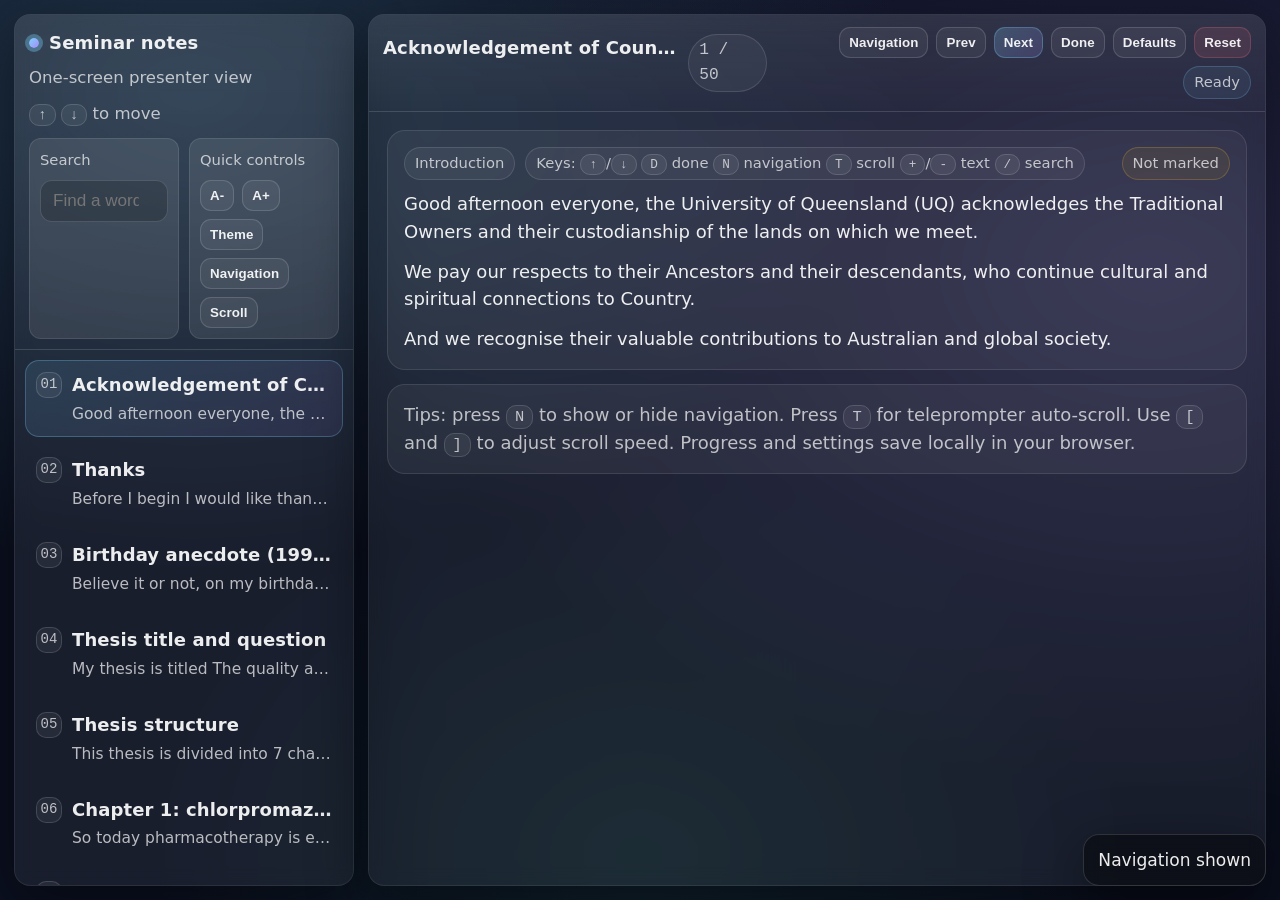
==== index.html @ 8a9b05ed "Rename Thesis Review.html to index.html" ====
<!doctype html>
<html lang="en-GB">
<head>
  <meta charset="utf-8" />
  <meta name="viewport" content="width=device-width,initial-scale=1" />
  <title>Seminar Presenter Notes</title>
  <style>
    :root{
      --bg: #0b1020;
      --panel: rgba(255,255,255,.06);
      --panel-2: rgba(255,255,255,.09);
      --text: rgba(255,255,255,.92);
      --muted: rgba(255,255,255,.70);
      --faint: rgba(255,255,255,.55);
      --accent: #7dd3fc;
      --accent-2: #a78bfa;
      --danger: #fb7185;
      --ok: #34d399;
      --ring: rgba(125,211,252,.35);
      --shadow: 0 18px 60px rgba(0,0,0,.45);
      --radius: 16px;
      --font: ui-sans-serif, system-ui, -apple-system, "Segoe UI", Roboto, Helvetica, Arial, "Apple Color Emoji","Segoe UI Emoji";
      --mono: ui-monospace, SFMono-Regular, Menlo, Monaco, Consolas, "Liberation Mono", "Courier New", monospace;
      --base: 18px; /* JS adjusts */
      --line: 1.55;
    }
    [data-theme="light"]{
      --bg: #f6f7fb;
      --panel: rgba(0,0,0,.04);
      --panel-2: rgba(0,0,0,.06);
      --text: rgba(0,0,0,.88);
      --muted: rgba(0,0,0,.66);
      --faint: rgba(0,0,0,.50);
      --ring: rgba(14,165,233,.25);
      --shadow: 0 18px 60px rgba(0,0,0,.14);
    }

    *{ box-sizing: border-box; }
    html, body{ height:100%; }
    body{
      margin:0;
      background:
        radial-gradient(1200px 800px at 15% 10%, rgba(125,211,252,.18), transparent 60%),
        radial-gradient(1200px 800px at 90% 30%, rgba(167,139,250,.16), transparent 65%),
        radial-gradient(900px 700px at 50% 95%, rgba(52,211,153,.08), transparent 55%),
        var(--bg);
      color: var(--text);
      font-family: var(--font);
      font-size: var(--base);
      line-height: var(--line);
      overflow:hidden;
    }

    .app{
      height: 100%;
      display: grid;
      grid-template-columns: 340px 1fr;
      gap: 14px;
      padding: 14px;
    }

    .sidebar, .main{
      background: var(--panel);
      border: 1px solid rgba(255,255,255,.08);
      border-radius: var(--radius);
      box-shadow: var(--shadow);
      overflow: hidden;
      backdrop-filter: blur(10px);
    }

    .sidebar{
      display:flex;
      flex-direction: column;
      min-width: 280px;
    }

    .sideTop{
      padding: 14px 14px 10px 14px;
      border-bottom: 1px solid rgba(255,255,255,.09);
      background: linear-gradient(to bottom, rgba(255,255,255,.06), transparent);
    }

    .brand{
      display:flex; align-items:center; gap:10px;
      font-weight: 700;
      letter-spacing: .2px;
    }

    .dot{
      width: 10px; height: 10px; border-radius: 50%;
      background: linear-gradient(135deg, var(--accent), var(--accent-2));
      box-shadow: 0 0 0 4px var(--ring);
      flex: 0 0 auto;
    }

    .sub{
      margin-top: 8px;
      color: var(--muted);
      font-size: .92em;
      display:flex;
      justify-content: space-between;
      gap: 10px;
      flex-wrap: wrap;
    }

    .controls{
      margin-top: 12px;
      display:grid;
      grid-template-columns: 1fr 1fr;
      gap: 10px;
    }

    .control{
      background: var(--panel-2);
      border: 1px solid rgba(255,255,255,.10);
      border-radius: 12px;
      padding: 10px;
      display:flex;
      flex-direction: column;
      gap: 8px;
      min-height: 74px;
    }

    .control label{
      color: var(--muted);
      font-size: .82em;
    }

    .row{ display:flex; gap:8px; align-items:center; flex-wrap: wrap; }

    input[type="search"]{
      width: 100%;
      border-radius: 12px;
      border: 1px solid rgba(255,255,255,.14);
      background: rgba(0,0,0,.18);
      color: var(--text);
      padding: 10px 12px;
      outline: none;
      font-size: .95em;
    }
    [data-theme="light"] input[type="search"]{ background: rgba(255,255,255,.8); }

    .btn{
      border: 1px solid rgba(255,255,255,.14);
      background: rgba(255,255,255,.06);
      color: var(--text);
      padding: 9px 10px;
      border-radius: 12px;
      cursor: pointer;
      user-select: none;
      font-weight: 650;
      letter-spacing: .1px;
      transition: transform .06s ease, background .2s ease, border-color .2s ease;
    }
    .btn:active{ transform: translateY(1px); }
    .btn:hover{ background: rgba(255,255,255,.09); border-color: rgba(255,255,255,.18); }
    .btn.small{ padding: 7px 9px; border-radius: 11px; font-weight: 600; }
    .btn.primary{
      background: linear-gradient(135deg, rgba(125,211,252,.22), rgba(167,139,250,.18));
      border-color: rgba(125,211,252,.28);
    }
    .btn.danger{
      background: rgba(251,113,133,.12);
      border-color: rgba(251,113,133,.22);
    }

    .list{
      padding: 10px;
      overflow: auto;
    }

    .item{
      padding: 10px 10px;
      border-radius: 14px;
      border: 1px solid transparent;
      cursor: pointer;
      display:flex;
      gap:10px;
      align-items: flex-start;
      transition: background .15s ease, border-color .15s ease;
      margin-bottom: 8px;
    }
    .item:hover{ background: rgba(255,255,255,.06); }
    .item.active{
      background: linear-gradient(135deg, rgba(125,211,252,.12), rgba(167,139,250,.10));
      border-color: rgba(125,211,252,.28);
    }

    .badge{
      width: 26px;
      height: 26px;
      border-radius: 10px;
      display:flex;
      align-items:center;
      justify-content:center;
      font-family: var(--mono);
      font-size: .78em;
      color: var(--muted);
      border: 1px solid rgba(255,255,255,.14);
      background: rgba(255,255,255,.06);
      flex: 0 0 auto;
      margin-top: 1px;
    }
    .meta{ min-width: 0; }
    .title{
      font-weight: 750;
      letter-spacing: .1px;
      white-space: nowrap;
      overflow: hidden;
      text-overflow: ellipsis;
    }
    .hint{
      color: var(--muted);
      font-size: .86em;
      margin-top: 3px;
      white-space: nowrap;
      overflow: hidden;
      text-overflow: ellipsis;
    }

    .main{
      display:flex;
      flex-direction: column;
      min-width: 0;
    }

    .topbar{
      padding: 12px 14px;
      border-bottom: 1px solid rgba(255,255,255,.09);
      display:flex;
      align-items:center;
      justify-content: space-between;
      gap: 10px;
      background: linear-gradient(to bottom, rgba(255,255,255,.06), transparent);
    }

    .topbarLeft{
      display:flex;
      align-items: baseline;
      gap: 10px;
      min-width: 0;
    }

    .slideTitle{
      font-weight: 800;
      letter-spacing: .15px;
      white-space: nowrap;
      overflow: hidden;
      text-overflow: ellipsis;
      max-width: 52vw;
    }

    .counter{
      color: var(--muted);
      font-size: .9em;
      padding: 3px 10px;
      border-radius: 999px;
      border: 1px solid rgba(255,255,255,.12);
      background: rgba(255,255,255,.05);
      font-family: var(--mono);
    }

    .topbarRight{
      display:flex;
      align-items:center;
      gap: 8px;
      flex-wrap: wrap;
      justify-content: flex-end;
    }

    .content{
      overflow: auto;
      padding: 18px 18px 26px 18px;
    }

    .card{
      background: rgba(255,255,255,.05);
      border: 1px solid rgba(255,255,255,.10);
      border-radius: 18px;
      padding: 16px 16px;
      margin-bottom: 14px;
    }

    .kicker{
      display:flex;
      align-items:center;
      justify-content: space-between;
      gap: 10px;
      margin-bottom: 10px;
    }
    .kicker .left{
      display:flex;
      gap: 10px;
      align-items:center;
      flex-wrap: wrap;
    }

    .pill{
      font-size: .82em;
      color: var(--muted);
      border: 1px solid rgba(255,255,255,.12);
      background: rgba(255,255,255,.05);
      padding: 4px 10px;
      border-radius: 999px;
    }

    .pill.ok{ border-color: rgba(52,211,153,.22); background: rgba(52,211,153,.08); }
    .pill.warn{ border-color: rgba(251,191,36,.22); background: rgba(251,191,36,.08); }
    .pill.note{ border-color: rgba(125,211,252,.22); background: rgba(125,211,252,.08); }

    .text p{ margin: 0 0 12px 0; }
    .text p:last-child{ margin-bottom: 0; }
    .text ul{ margin: 10px 0 0 1.15em; padding: 0; }
    .text li{ margin: 6px 0; }
    .muted{ color: var(--muted); }

    .kbd{
      font-family: var(--mono);
      font-size: .86em;
      padding: 2px 8px;
      border-radius: 10px;
      border: 1px solid rgba(255,255,255,.14);
      background: rgba(255,255,255,.06);
      color: var(--muted);
      white-space: nowrap;
    }

    .toast{
      position: fixed;
      right: 14px;
      bottom: 14px;
      max-width: 520px;
      background: rgba(0,0,0,.45);
      border: 1px solid rgba(255,255,255,.14);
      border-radius: 16px;
      padding: 12px 14px;
      box-shadow: var(--shadow);
      color: var(--text);
      opacity: 0;
      transform: translateY(8px);
      pointer-events: none;
      transition: opacity .2s ease, transform .2s ease;
      backdrop-filter: blur(8px);
      font-size: .95em;
    }
    [data-theme="light"] .toast{ background: rgba(255,255,255,.72); }
    .toast.show{ opacity: 1; transform: translateY(0); }

    /* Navigation hidden (single pane) */
    body.navHidden .app{ grid-template-columns: 1fr; }
    body.navHidden .sidebar{ display:none; }

    /* Teleprompter mode: calmer UI */
    body.teleprompter .topbar{ position: sticky; top:0; z-index: 5; }
    body.teleprompter .content{ padding-top: 12px; }
    body.teleprompter .card{ background: rgba(255,255,255,.04); }
    body.teleprompter .slideTitle{ max-width: 70vw; }

    @media (max-width: 980px){
      .app{ grid-template-columns: 1fr; }
      .sidebar{ display:none; }
      body:not(.navHidden) .topbarRight .navHint{ display: inline-flex; }
      .topbar .slideTitle{ max-width: 64vw; }
    }
  </style>
</head>

<body>
  <div class="app" id="app">
    <aside class="sidebar" aria-label="Slide navigator">
      <div class="sideTop">
        <div class="brand"><span class="dot"></span>Seminar notes</div>
        <div class="sub">
          <span id="subInfo" class="muted">One-screen presenter view</span>
          <span class="muted"><span class="kbd">↑</span> <span class="kbd">↓</span> to move</span>
        </div>

        <div class="controls">
          <div class="control">
            <label for="search">Search</label>
            <input id="search" type="search" placeholder="Find a word or slide title…" />
          </div>
          <div class="control">
            <label>Quick controls</label>
            <div class="row">
              <button class="btn small" id="fontDown" title="Smaller text">A-</button>
              <button class="btn small" id="fontUp" title="Larger text">A+</button>
              <button class="btn small" id="themeToggle" title="Toggle theme">Theme</button>
            </div>
            <div class="row">
              <button class="btn small" id="navToggleSide" title="Show or hide navigation">Navigation</button>
              <button class="btn small" id="autoScrollToggle" title="Toggle teleprompter auto-scroll">Scroll</button>
            </div>
          </div>
        </div>
      </div>

      <div class="list" id="list" role="listbox" aria-label="Slides list"></div>
    </aside>

    <main class="main">
      <div class="topbar">
        <div class="topbarLeft">
          <div class="slideTitle" id="slideTitle">Slide</div>
          <div class="counter" id="counter">1 / 1</div>
        </div>

        <div class="topbarRight">
          <button class="btn small navHint" id="navToggleTop" title="Show or hide navigation (N)">Navigation</button>
          <button class="btn small" id="prevBtn" title="Previous slide (↑)">Prev</button>
          <button class="btn small primary" id="nextBtn" title="Next slide (↓)">Next</button>
          <button class="btn small" id="markBtn" title="Mark slide as done (D)">Done</button>
          <button class="btn small" id="defaultsBtn" title="Restore default view settings (keeps progress)">Defaults</button>
          <button class="btn small danger" id="resetBtn" title="Reset progress (local only)">Reset</button>
          <span class="pill note" id="statusPill">Ready</span>
        </div>
      </div>

      <div class="content" id="content" tabindex="0" aria-label="Slide notes"></div>
    </main>
  </div>

  <div class="toast" id="toast"></div>

  <script>
    /* =========================
       Data: updated seminar script
       ========================= */
    const slides = [
      {
        title: "Acknowledgement of Country",
        tags: ["Introduction"],
        notes: [
          "Good afternoon everyone, the University of Queensland (UQ) acknowledges the Traditional Owners and their custodianship of the lands on which we meet.",
          "We pay our respects to their Ancestors and their descendants, who continue cultural and spiritual connections to Country.",
          "And we recognise their valuable contributions to Australian and global society."
        ]
      },
      {
        title: "Thanks",
        tags: ["Introduction"],
        notes: [
          "Before I begin I would like thank you to my supervisory team, Dan, Michael, Nicola, and Steve, the review panel Hannah, Shuichi and Gerard, and any guests for attending my thesis review seminar today."
        ]
      },
      {
        title: "Birthday anecdote (1992)",
        tags: ["Introduction"],
        notes: [
          "Believe it or not, on my birthday in 1992, clozapine was approved for use in Australia, and so it was written in the stars that my thesis would be about clozapine.",
          "On that fateful day, a prophecy was made: neither can truly live while the other survives.",
          "Today I am here to proudly present to you that I have survived my PhD journey, and they now call me the boy who lived."
        ]
      },
      {
        title: "Thesis title and question",
        tags: ["Overview"],
        notes: [
          "My thesis is titled The quality and safe use of clozapine.",
          "This thesis was conducted with the school of medicine, but I am a clinical pharmacist, and so from that perspective the thesis aims to answer the question of how we can deliver clozapine’s unique benefits for treatment-resistant schizophrenia while reducing preventable harm from adverse drug reactions."
        ]
      },
      {
        title: "Thesis structure",
        tags: ["Overview"],
        notes: [
          "This thesis is divided into 7 chapters that I will present to you today.",
          "Chapter 1 is a literature review on the pharmacotherapeutic treatments of schizophrenia."
        ],
        bullets: [
          "Chapter 1: Schizophrenia pharmacotherapy overview",
          "Chapter 2: Mapping clozapine adverse drug reactions (ADRs)",
          "Chapters 3 and 4: Focused systematic reviews (urinary symptoms, hypotension)",
          "Chapter 5: QT assessment and measurement artefact",
          "Chapter 6: Real-world outpatient burden and modifiable drivers",
          "Chapter 7: Integrative discussion, service model, future directions"
        ]
      },
      {
        title: "Chapter 1: chlorpromazine and EPS",
        tags: ["Chapter 1"],
        notes: [
          "So today pharmacotherapy is essential in the management in schizophrenia.",
          "The first antipsychotic, chlorpromazine, was discovered in the 1950s and was instrumental in the de-institutionalisation of many patients with severe mental illness.",
          "It was the first medicine of its kind in reducing psychotic symptoms, and its efficacy was eventually linked to blocking dopamine receptors.",
          "However, due to this dopaminergic blockade, chlorpromazine and other first generation antipsychotics are associated with extrapyramidal movement disorders (EPSE).",
          "So although it was effective, once we hit the 1970s a strong preference for drugs that did not cause EPS developed, and this began with the discovery of a drug called clozapine."
        ]
      },
      {
        title: "Clozapine and the second generation",
        tags: ["Chapter 1"],
        notes: [
          "Clozapine was discovered while searching for antidepressant compounds and was initially thought to be a failure because rather than make mice happy or dystonic, it just made them very sleepy instead.",
          "The reason for this is that clozapine was found to have very limited affinity for D2 receptors.",
          "It was effective though, and so clozapine inspired a second generation of antipsychotics which are widely used today, and have a wider therapeutic window, whereby they can reduce psychotic symptoms at doses that do not cause EPS.",
          "However, as time went on, it became apparent that these second generation antipsychotics also carry many troublesome adverse events."
        ]
      },
      {
        title: "Balancing risk, response, and adherence",
        tags: ["Chapter 1"],
        notes: [
          "Due to wide variation in receptor affinities, each antipsychotic has a unique therapeutic action and a unique adverse event profile.",
          "So the choice of antipsychotic is based upon the person’s response to therapy and risk of adverse events.",
          "Most antipsychotics, first or second generation, are reasonably effective, and the most important factor that drives successful treatment is adherence.",
          "So the most effective antipsychotic is generally one that the patient continues to take.",
          "Good pharmacotherapy is a balance of risk and response: if we are able to better manage harms, patients can stay on uninterrupted effective therapy and have better outcomes."
        ]
      },
      {
        title: "Treatment resistance",
        tags: ["Context"],
        notes: [
          "However, despite these effective medicines, around one third of people with schizophrenia do not respond to antipsychotics, and have treatment-resistance.",
          "Patients with treatment resistance have up to 11-fold higher total health resource and hospitalisation costs, a markedly reduced quality of life, and an increased risk of mortality and suicidality."
        ]
      },
      {
        title: "Why clozapine matters (and underuse)",
        tags: ["Context"],
        notes: [
          "And this is where clozapine becomes an essential therapy.",
          "Almost 70 years since the discovery of its unusual action, clozapine remains the only antipsychotic with established superiority for treatment-resistant schizophrenia and should be offered once treatment resistance is diagnosed.",
          "It is also the only antipsychotic which has shown a reduction in suicidality and mortality in long-term observational data.",
          "However, clozapine’s real-world impact is constrained by underuse.",
          "Unfortunately only around one third of patients who meet criteria for treatment-resistant schizophrenia receive clozapine, and for many initiating clozapine is delayed."
        ]
      },
      {
        title: "ADRs: the core barrier (intro)",
        tags: ["Context"],
        notes: [
          "A core reason for this is the complexity of clozapine’s adverse drug reaction profile.",
          "Because of clozapine’s remarkably diverse affinity for different receptors in the body and the brain, we don’t really know which mechanisms produce its benefits, and the price we pay is a long list of unwanted side effects."
        ]
      },
      {
        title: "ADRs: burden and discontinuation",
        tags: ["Context"],
        notes: [
          "Clozapine is linked to rare but serious complications such as haematological and inflammatory events, alongside frequent and burdensome reactions such as metabolic syndrome, gastrointestinal hypomotility and constipation, tachycardia, sedation, sialorrhoea, urinary incontinence, and orthostatic hypotension and dizziness, and many other uncommon but potentially significant adverse events.",
          "Many of these reactions are manageable, but only if they are proactively identified and systematically addressed.",
          "Discontinuation rates of clozapine remain high, around one third of patients discontinue within the first few years, and adverse drug reactions are consistently the most common reason for discontinuation."
        ]
      },
      {
        title: "Clinical context and next step",
        tags: ["Overview"],
        notes: [
          "This overview of Chapter 1 is the clinical context for this thesis: we have a uniquely effective medicine for a high-need group that is underused, and its use is limited not primarily by efficacy, but by safety concerns, monitoring burdens, and uncertainty about how best to prevent and manage adverse effects in routine care.",
          "So the next step was to systematically map all of the existing evidence for clozapine’s adverse drug reactions and identify important gaps."
        ]
      },
      {
        title: "Chapter 2: monster review (publication)",
        tags: ["Chapter 2"],
        notes: [
          "To achieve this aim, in Chapter 2 I undertook a monster review of clozapine’s adverse events.",
          "This review was published in Expert Opinion on Drug Safety."
        ]
      },
      {
        title: "Chapter 2: approach",
        tags: ["Chapter 2"],
        notes: [
          "Chapter 2 is a narrative review of systematic reviews and meta-analyses, designed to bring a scattered and sometimes inconsistent safety literature into one practical summary and framework for clinicians.",
          "We conducted a systematic search across major databases for secondary literature on clozapine’s ADRs, and in the absence of secondary literature for some adverse events, we also looked at primary literature."
        ]
      },
      {
        title: "Chapter 2: what we summarised",
        tags: ["Chapter 2"],
        notes: [
          "Collectively, this review covered 30 distinct clozapine adverse drug reactions.",
          "We presented evidence for prevalence, typical onset, any relationship with plasma concentration, management options in the literature (pharmacological and non-pharmacological), and key management notes.",
          "We also graded the quality of evidence and the certainty of recommendations for pharmacological options using the GRADE criteria.",
          "So here on the slides is the summarised framework which I will flick through quickly as I talk."
        ]
      },
      {
        title: "Chapter 2: three key messages",
        tags: ["Chapter 2"],
        notes: [
          "There were three key messages arising from this large review.",
          "First, the evidence base for clozapine’s ADRs is uneven. Incidence and prevalence literature are generally described better than management strategies. Most studies were low certainty and relied heavily on case reports and small case series. This shows that many monitoring and management recommendations are still consensus-led rather than evidence-based.",
          "Second, there are some domains where evidence is stronger, and there are pragmatic strategies in place. The chapter synthesises approaches such as structured haematological surveillance for neutropenia, troponin and CRP monitoring for myocarditis, metformin and GLP-1 receptor agonists for clozapine-related metabolic harm, and proactive bowel regimens such as the Porirua protocol.",
          "Third, and importantly, the chapter identifies the gaps that shape the rest of the thesis. Several common, functionally impairing problems, including urinary incontinence, orthostatic hypotension and dizziness, persistent tachycardia, and the associated complexity of QT assessment, remain informed by low quality literature and are under-described and under-measured.",
          "Finally, the review identified highly variable and heterogeneous estimates of prevalence between different studies and study designs, primarily due to methodological differences in how we ascertain and measure ADRs. We found that the burden of ADRs in real-world practice is often undermeasured without standardised tools."
        ],
        bullets: [
          "Uneven evidence: management strategies often low certainty",
          "Some strong areas: practical monitoring and management strategies exist",
          "Major gaps: common, impairing ADRs under-described and under-measured",
          "Measurement matters: heterogeneous methods drive prevalence variability"
        ]
      },
      {
        title: "Bridge to the remaining chapters",
        tags: ["Overview"],
        notes: [
          "So this review bridges Chapter 1 and the later empirical chapters, by clarifying what is known, what is uncertain, and where better research is needed to support safe clozapine use.",
          "This informs the subsequent aims of the thesis and the remaining chapters."
        ]
      },
      {
        title: "Chapters 3 and 4: targeted evidence gaps",
        tags: ["Chapters 3-4"],
        notes: [
          "The first are Chapters 3 and 4, which I will discuss together.",
          "These chapters take the evidence gaps identified in Chapter 2 for urinary incontinence and hypotension and tackle them directly with two focused systematic reviews.",
          "These domains were chosen because they are common, under-recognised in routine care, and highly likely to drive patient dissatisfaction, non-adherence, dose reductions, or discontinuation."
        ]
      },
      {
        title: "Chapters 3 and 4: publications",
        tags: ["Chapters 3-4"],
        notes: [
          "The review on nocturnal enuresis and urinary incontinence was published in CNS Spectrums.",
          "The review on hypotension was published in Therapeutic Advances in Psychopharmacology."
        ]
      },
      {
        title: "Chapter 3: evidence base",
        tags: ["Chapter 3"],
        notes: [
          "Chapter 3 focuses on clozapine-associated nocturnal enuresis and urinary incontinence.",
          "We included 22 publications in this systematic review, all were case reports or case series, describing 74 individual patients.",
          "The key finding was that the evidence is low quality, but clinically useful patterns did emerge."
        ]
      },
      {
        title: "Chapter 3: management framework",
        tags: ["Chapter 3"],
        notes: [
          "We developed a pragmatic management framework from this evidence to guide clinicians.",
          "For urinary incontinence, non-pharmacological strategies are important but are often insufficient on their own.",
          "The most consistently reported pharmacological benefit was with aripiprazole and desmopressin.",
          "Anticholinergic agents are effective but may exacerbate constipation and so could be used in selected cases.",
          "Because this is a stigmatised adverse reaction, a core practical message of this chapter is to ask about it proactively, rule out contributory medical causes, and manage it proactively rather than defaulting to stopping clozapine."
        ]
      },
      {
        title: "Chapter 4: evidence base",
        tags: ["Chapter 4"],
        notes: [
          "Chapter 4 then applies the same approach to orthostatic hypotension and dizziness.",
          "This review identified 13 eligible studies, again only case reports and small case series, describing 15 patients."
        ]
      },
      {
        title: "Chapter 4: management framework",
        tags: ["Chapter 4"],
        notes: [
          "We also presented a pragmatic management framework.",
          "The key message is that first-line management is usually about doing the basics well: identify reversible contributors, review other hypotensive medicines, optimise hydration and salt intake, and slow the titration or temporarily step back to the last tolerated dose if needed.",
          "Where symptoms persist and threaten treatment continuation, the main pharmacological options reported were fludrocortisone and midodrine."
        ]
      },
      {
        title: "Chapter 4: perioperative and critical care finding",
        tags: ["Chapter 4"],
        notes: [
          "An unexpected but important finding from this review was several perioperative and critical care cases where clozapine was found to blunt response to vasopressors and in some cases produced a paradoxical hypotensive crisis in response to adrenaline use.",
          "It is often recommended in critical care guidelines to avoid using adrenaline with other strong alpha blockers like quetiapine and tricyclic antidepressants, but clozapine is rarely mentioned as one medicine of concern, so perhaps it should be included."
        ]
      },
      {
        title: "Impact: Maudsley guidelines",
        tags: ["Milestone"],
        notes: [
          "Both of these reviews and their recommendations in Chapters 3 and 4 were cited in the latest Maudsley guidelines that just came out a few months ago.",
          "Which is a particularly cool outcome of this PhD."
        ]
      },
      {
        title: "Chapters 3 and 4: takeaway",
        tags: ["Chapters 3-4"],
        notes: [
          "Together, Chapters 3 and 4 convert a scattered case-based literature into two pragmatic management frameworks that help clinicians address these adverse reactions systematically, with the goal of improving tolerability while preserving clozapine’s unique therapeutic benefits."
        ]
      },
      {
        title: "Transition to Chapter 5",
        tags: ["Transition"],
        notes: [
          "Chapters 3 and 4 have focused on adverse drug reactions that patients experience directly and often report as day-to-day problems.",
          "The emphasis there is on recognising symptoms early, using a structured approach, and having practical management options so that clozapine is not reduced or stopped unnecessarily."
        ]
      },
      {
        title: "Chapter 5: QT prolongation (the problem)",
        tags: ["Chapter 5"],
        notes: [
          "Chapter 5 shifts to a different kind of problem.",
          "In the large review from Chapter 2, we identified that many studies have been published finding an association between clozapine plasma levels and QT prolongation, but there is an absence of evidence that clozapine ever causes dangerous arrhythmias, even in overdose.",
          "QT prolongation sits in a different conceptual space to those earlier adverse effects.",
          "It is not usually experienced as a symptom by patients, but it carries a lot of weight in clinician decision making because it is treated as a surrogate marker for serious arrhythmia and sudden death.",
          "So in practice, a long QTc on an automated ECG report can trigger dose reductions, cardiology referrals, avoidance of combination treatment, and sometimes abrupt interruption or cessation of clozapine, even when the patient feels well and even in the absence of empirical evidence that clozapine is torsadogenic."
        ]
      },
      {
        title: "Chapter 5: the key measurement issue",
        tags: ["Chapter 5"],
        notes: [
          "The key issue is, in a nutshell, that clozapine commonly causes sinus tachycardia, particularly during initiation and titration, and the QT interval is heart rate dependent.",
          "Traditionally Bazett correction formula is used, and we know that Bazett’s formula performs poorly when heart rate is high, and so in patients with tachycardia it systematically overestimates the QTc.",
          "That creates a bias towards overdetecting QT prolongation in clozapine-treated people."
        ]
      },
      {
        title: "Chapter 5: study question and methods",
        tags: ["Chapter 5"],
        notes: [
          "So the purpose of Chapter 5 was to test a very practical question: are we mistaking a measurement artefact, driven by tachycardia and Bazett correction, for true clozapine-associated QT prolongation?",
          "The study was published in Schizophrenia Bulletin and re-evaluated QT changes in a large retrospective inpatient cohort using methods that explicitly address those measurement issues: manual QT measurement, multiple heart rate correction formulae, and the QT nomogram, with ECGs linked to contemporaneous clozapine plasma concentrations."
        ]
      },
      {
        title: "Chapter 5: findings and interpretation",
        tags: ["Chapter 5"],
        notes: [
          "What we found was firstly, we were able to recreate the association between Bazett-corrected QT intervals and clozapine plasma levels that has been reported in other studies.",
          "However, when heart rate is accounted for in models, and when you use any other formula other than Bazett’s formula, any apparent association between clozapine plasma concentration and QT prolongation disappears.",
          "We found in our models that the association with Bazett’s formula was almost entirely driven by heart rate.",
          "In our cohort of 320 patients, despite almost 30% of patients being over the threshold for QT prolongation using Bazett’s formula, only one met the threshold for being at risk using the QT nomogram and using alternative formulae.",
          "That patient was this little triangle above the line, and this patient had critically low potassium levels after an overdose of clozapine, amisulpride, and escitalopram. So it is very unlikely that clozapine was the causative factor.",
          "If anything, the tachycardia induced by clozapine overdose is probably protecting him from torsades."
        ],
        bullets: [
          "Bazett can over-call QTc in tachycardia",
          "When heart rate is handled properly, the signal disappears",
          "Use alternative formulae or the QT nomogram for a more sensible risk assessment"
        ]
      },
      {
        title: "Chapter 5: practical guide and broader work",
        tags: ["Chapter 5"],
        notes: [
          "Arising from this chapter, we also presented a recommended guide to assessing clozapine-associated QT prolongation that clinicians can pin up on the wall.",
          "This approach is also informed by another body of research that I was conducting during my PhD, that I probably shouldn’t have done and should have focused on my PhD instead, but regardless this was similar research looking at all antipsychotics with similar methods to this chapter.",
          "This has also been cited in the latest Maudsley guidelines, and the QT recommendations in the latest Maudsley guidelines reflect this work and are much more sensible.",
          "So that is another outcome I’m proud of from our research during this PhD."
        ]
      },
      {
        title: "Transition to Chapter 6",
        tags: ["Transition"],
        notes: [
          "Finally, I will move onto the last chapter of the thesis.",
          "The earlier chapters show two related problems that are relevant for this chapter.",
          "First, some clozapine adverse drug reactions are under-recognised, particularly when services rely on unstructured questioning or patients volunteering symptoms.",
          "Secondly, some risks can be misinterpreted or overestimated because of how we measure them.",
          "So the final and very practical question to answer in this thesis is: in a stable outpatient clozapine clinic, what is the day-to-day burden of adverse effects when we assess them systematically, and what modifiable prescribing and service factors are linked to that burden?"
        ]
      },
      {
        title: "Chapter 6: real-world cohort",
        tags: ["Chapter 6"],
        notes: [
          "Chapter 6 is the final empirical chapter, and it addresses that question using a real-world clozapine service cohort."
        ]
      },
      {
        title: "Chapter 6: publication and design",
        tags: ["Chapter 6"],
        notes: [
          "This study was published in ANZJP.",
          "We conducted a retrospective cross-sectional analysis of 360 adults attending a specialist clozapine outpatient clinic over a 4-year period, all on maintenance clozapine beyond the early initiation phase."
        ]
      },
      {
        title: "Chapter 6: measurements and data",
        tags: ["Chapter 6"],
        notes: [
          "At the clinic visit, adverse effects were captured using this structured questionnaire for key patient-reported problems, alongside objective clinical markers such as resting heart rate, orthostatic blood pressure change, and metabolic syndrome criteria.",
          "We looked at clozapine dose, plasma concentrations, smoking status, and included very detailed reporting of concomitant medicines, including medicines being used prophylactically or symptomatically for adverse effects."
        ]
      },
      {
        title: "Chapter 6: key findings",
        tags: ["Chapter 6"],
        notes: [
          "The first finding is that when you measure adverse events systematically, the burden is very high: roughly 90% of patients had at least one current symptomatic adverse drug reaction during their clinic visit.",
          "The most frequent were metabolic syndrome, sialorrhoea, and tachycardia, each affecting more than half of the cohort.",
          "These prevalence rates are generally higher than what we found in the literature in our large review of clozapine ADRs, but are in line with other studies that use proactive and systematic detection.",
          "Some ADRs were lower than reported prevalence in the literature, such as constipation, and that is because the proactive use of aperients in this service was high and was effective at reducing symptomatic burden.",
          "Secondly, antipsychotic augmentation was common: more than 50% were receiving an additional antipsychotic other than clozapine, and augmentation was independently associated with substantially higher adverse effect burden.",
          "Thirdly, smoking stood out as a key upstream driver: smokers were prescribed higher clozapine doses but still had lower plasma concentrations and were 2.5 times more likely to be given a second antipsychotic.",
          "This points to a pattern of smoking causing CYP1A2 induction, lowering clozapine plasma levels, incomplete dose optimisation for this induction, which may be interpreted as treatment resistance, leading to antipsychotic polypharmacy and subsequently additive adverse effects."
        ]
      },
      {
        title: "Smoking: interpreting the pattern",
        tags: ["Implications"],
        notes: [
          "We already know that smokers tend to have a higher ADR burden, and it is widely assumed that this is because they require higher doses of clozapine.",
          "However, other studies have found that counterintuitively, smokers seem to experience ADRs at lower average doses than people who do not smoke.",
          "These studies did not systematically record concomitant antipsychotics.",
          "So we can’t prove this with our retrospective data, but our study suggests that it is plausible that due to incomplete dose compensation, smokers are more likely to be treated as treatment resistant, and be prescribed additional antipsychotics, and it may be the additional antipsychotics that are driving the higher rate of ADRs and ADRs occurring at lower clozapine doses in smokers."
        ]
      },
      {
        title: "Smoking: guidance",
        tags: ["Implications"],
        notes: [
          "The guidance is to offer smoking cessation, and if that is not a plausible option, smokers in many cases may require higher clozapine doses than is typically assumed with intuition.",
          "Our study found that smokers and non smokers have similar dose response curves, but for any given dose, smokers’ plasma concentrations are around 30% lower.",
          "Which means smokers may require around 50% higher doses or more to adequately compensate for this induction."
        ],
        bullets: [
          "Offer cessation support where possible",
          "If smoking continues: optimise dose using plasma levels",
          "Avoid unnecessary augmentation where possible"
        ]
      },
      {
        title: "Chapter 7: integrative discussion",
        tags: ["Discussion"],
        notes: [
          "In the final integrative discussion chapter of the thesis, I draw all of the earlier chapters into one argument that clozapine is uniquely effective in treatment-resistant schizophrenia, but its real-world impact is constrained by how adverse drug reactions are detected, interpreted, and managed within services.",
          "From this body of work, the discussion chapter proposes a practical service model for optimising long-term clozapine care that uses structured adverse event surveillance, proactive therapeutic drug monitoring, optimisation of dose, and proactive ADR management before consideration of antipsychotic augmentation."
        ]
      },
      {
        title: "Future directions: priorities for research and services",
        tags: ["Discussion"],
        notes: [
          "Looking ahead, to achieve this, the priority is research that measurably improves the quality and safety of routine clozapine care.",
          "First, we need to standardise how adverse drug reactions are measured and reported, including patient-reported burden and severity.",
          "We need pragmatic, clinic-embedded trials of protocolised, stepwise management pathways for the high-burden adverse effects that most often drive discontinuation, such as dizziness, urinary symptoms, sedation, sialorrhoea, tachycardia, and metabolic harms.",
          "Third, reducing monitoring burden matters for access, so point-of-care blood testing, more actionable TDM, and integrated digital systems should be evaluated for acceptability and real-world impact.",
          "Finally, we need more precise strategies for serious adverse effects, and better research on avoidable cessation, including how clinicians interpret borderline risk markers and how tapering and substitution can be done safely."
        ],
        bullets: [
          "Standardise ADR measurement (including patient-reported burden)",
          "Pragmatic trials of stepwise management pathways",
          "Reduce monitoring burden (point-of-care, actionable TDM, digital systems)",
          "Better strategies for serious AEs and avoidable cessation"
        ]
      },
      {
        title: "Timelines and milestones",
        tags: ["Timeline"],
        notes: [
          "Thesis Review February 13th.",
          "Need to incorporate reader feedback.",
          "Send to supervisory team for second review.",
          "Submit thesis by March 31st.",
          "Aiming for thesis resubmission and defence around June to September.",
          "Graduate December."
        ]
      },
      {
        title: "After the PhD: clinical leadership",
        tags: ["Career"],
        notes: [
          "A lot of the things I wanted to achieve after my PhD I managed to achieve during my PhD, which is nice but also definitely contributed to me taking the maximum allowable time to complete my PhD.",
          "Around the time I began my PhD I started working as the team leader of mental health pharmacy at PAH. I’m still doing that job now, I still really enjoy that job and find a lot of reward in having clinical contact with patients and leading a team of pharmacists.",
          "The PhD and Dan’s guidance has really helped me find a clear professional voice as a clinician.",
          "This is something that I am keen to continue doing for the foreseeable future. I still really enjoy clinical work and it is definitely very helpful in keeping my research and teaching relevant and useful for practice."
        ]
      },
      {
        title: "After the PhD: teaching and education",
        tags: ["Career"],
        notes: [
          "Around the time I started my PhD I started working with the University of Queensland one day a week tutoring, and over the past 5 years I have gradually increased my teaching portfolio.",
          "Now I am working 3 days a week at the university, where I course coordinate in the Masters of Pharmacy.",
          "One subject I teach is evidence based medicine to Masters students, and the work that I have conducted in the large reviews, where I used the GRADE criteria to assess the certainty of evidence and strength of recommendations for practice, is now something that I teach and can pass on to clinicians doing postgraduate study.",
          "I also teach mental health and men’s and women’s health, and I have been undertaking a bit of an overhaul of the mental health content in the other subject.",
          "I really enjoy teaching and I’m quite keen to continue doing this for the next few years at least."
        ]
      },
      {
        title: "Clinical academic balance",
        tags: ["Career"],
        notes: [
          "So I’m effectively working as a clinical academic currently: 3 days at the uni and 2 days at the PA Hospital.",
          "I’m quite content to continue this arrangement for the near future, I find doing both very rewarding and I still feel I have a lot to improve on in both aspects."
        ]
      },
      {
        title: "Supervision and mentoring",
        tags: ["Career"],
        notes: [
          "Over the past 5 years, I have supervised 7 pharmacy major students (4th year students undergoing year-long research projects), as well as around 10 shorter research projects supporting other students and pharmacists.",
          "I’m also currently supervising a Master of Philosophy student from Sri Lanka who is a mental health pharmacist and is doing their degree from Sri Lanka with support from the University of Sydney.",
          "So I already have a fairly strong supervision record, but I would like to now dip my toes in supervision of PhD students as a minor supervisor."
        ]
      },
      {
        title: "Skills: coding, statistics, and data science",
        tags: ["Skills"],
        notes: [
          "Another reason my PhD took so damn long is I spent about a year learning how to code and use R and Python for data science.",
          "I probably learned everything I needed to learn for my PhD in a month or two but I really wanted to obtain this skill as an outcome from my PhD so I learned how to do a lot more advanced statistics and coding.",
          "I also completed a certificate in Python with the University of Michigan.",
          "And I haven’t really had the chance to have a go at doing that yet with a real dataset.",
          "There were some cool statistical models that I conducted in my empirical chapters like the mediation analysis in Chapter 5 and the dose response curves in Chapter 6.",
          "We brought on Chloe Yap who has a biostats background in that chapter and I really enjoyed working with her on that. I would like to be involved in some more advanced stuff in the future.",
          "The other thing is that hopefully learning this skill means that if I supervise projects in the future where I have a student who is really into coding and statistics, I’ll hopefully have a clue what they are talking about."
        ]
      },
      {
        title: "Research focus and a fun goal",
        tags: ["Career"],
        notes: [
          "I do have other interests but I really feel that this field of research in schizophrenia and mental illness is extremely important and I really love working with Dan and Steve and Nicola and Michael.",
          "So I am someone who finds interest in a broad range of things but I am very keen to continue primarily working with them as the focus of my research in the future.",
          "Another minor but fun goal for me is that I enjoy learning languages and during my PhD I learned how to speak Spanish, so I really want to go to a conference either in Japan or a Spanish speaking country and deliver a presentation in either Japanese or Spanish."
        ]
      },
      {
        title: "Final thanks",
        tags: ["Closing"],
        notes: [
          "Okay that is all.",
          "I’d just like to say one last massive heartfelt thank you and acknowledgement to everyone who has assisted me with my PhD journey, in particular Shuichi, Hanna and Gerard for seeing me through all of my PhD milestones and Gerard for coming out of retirement for me to finish this off.",
          "To my supervisors Michael, Steve and Nicola, thank you so very much for your ongoing support throughout the past 5 years.",
          "And lastly Dan, you have been a transformative person in my life and I feel incredibly grateful to have met you and have you support me and guide me through this PhD."
        ]
      }
    ];

    /* =========================
       App state
       ========================= */
    const els = {
      list: document.getElementById("list"),
      content: document.getElementById("content"),
      slideTitle: document.getElementById("slideTitle"),
      counter: document.getElementById("counter"),
      search: document.getElementById("search"),
      toast: document.getElementById("toast"),
      statusPill: document.getElementById("statusPill"),
      prevBtn: document.getElementById("prevBtn"),
      nextBtn: document.getElementById("nextBtn"),
      markBtn: document.getElementById("markBtn"),
      resetBtn: document.getElementById("resetBtn"),
      defaultsBtn: document.getElementById("defaultsBtn"),
      fontUp: document.getElementById("fontUp"),
      fontDown: document.getElementById("fontDown"),
      themeToggle: document.getElementById("themeToggle"),
      navToggleSide: document.getElementById("navToggleSide"),
      navToggleTop: document.getElementById("navToggleTop"),
      autoScrollToggle: document.getElementById("autoScrollToggle"),
    };

    const STORAGE_KEY = "seminarNotesState_v2";
    const defaultState = {
      index: 0,
      done: {},               // { [slideIndex]: true }
      font: 18,
      theme: "dark",
      navHidden: false,
      autoScroll: false,
      autoScrollSpeed: 22     // px/sec
    };

    let state = loadState();
    let visibleIdx = slides.map((_, i) => i); // filtered indices

    let autoScrollTimer = null;
    let lastTick = null;

    /* =========================
       Helpers
       ========================= */
    function loadState(){
      try{
        const raw = localStorage.getItem(STORAGE_KEY);
        if(!raw) return structuredClone(defaultState);
        const parsed = JSON.parse(raw);
        return { ...structuredClone(defaultState), ...parsed };
      }catch{
        return structuredClone(defaultState);
      }
    }

    function saveState(){
      localStorage.setItem(STORAGE_KEY, JSON.stringify(state));
    }

    function clamp(n, min, max){
      return Math.max(min, Math.min(max, n));
    }

    function toast(msg){
      els.toast.textContent = msg;
      els.toast.classList.add("show");
      clearTimeout(toast._t);
      toast._t = setTimeout(() => els.toast.classList.remove("show"), 1500);
    }

    function setTheme(theme){
      state.theme = theme === "light" ? "light" : "dark";
      document.documentElement.setAttribute("data-theme", state.theme);
      saveState();
    }

    function setFont(px){
      state.font = clamp(px, 14, 30);
      document.documentElement.style.setProperty("--base", state.font + "px");
      saveState();
      els.statusPill.textContent = `Text: ${state.font}px`;
      setTimeout(() => { els.statusPill.textContent = isDone(state.index) ? "Done" : "Ready"; }, 900);
    }

    function setNavHidden(on){
      state.navHidden = !!on;
      document.body.classList.toggle("navHidden", state.navHidden);
      saveState();
      toast(state.navHidden ? "Navigation hidden (press N to show)" : "Navigation shown");
    }

    function isDone(i){
      return !!state.done[i];
    }

    function setAutoScroll(on){
      state.autoScroll = !!on;
      document.body.classList.toggle("teleprompter", state.autoScroll);
      saveState();

      if(state.autoScroll){
        startAutoScroll();
        els.statusPill.textContent = "Auto-scroll: ON";
        els.autoScrollToggle.classList.add("primary");
        toast("Auto-scroll on (use [ and ] to change speed)");
      }else{
        stopAutoScroll();
        els.statusPill.textContent = isDone(state.index) ? "Done" : "Ready";
        els.autoScrollToggle.classList.remove("primary");
        toast("Auto-scroll off");
      }
    }

    function startAutoScroll(){
      stopAutoScroll();
      lastTick = performance.now();
      autoScrollTimer = requestAnimationFrame(tickScroll);
    }

    function stopAutoScroll(){
      if(autoScrollTimer){
        cancelAnimationFrame(autoScrollTimer);
        autoScrollTimer = null;
      }
    }

    function tickScroll(now){
      const dt = (now - lastTick) / 1000;
      lastTick = now;

      const px = state.autoScrollSpeed * dt;
      els.content.scrollTop += px;

      autoScrollTimer = requestAnimationFrame(tickScroll);
    }

    function makeSnippet(slide){
      const first = (slide.notes && slide.notes[0]) ? slide.notes[0] : "";
      return first.length > 90 ? first.slice(0, 90).trim() + "…" : first;
    }

    function renderList(){
      els.list.innerHTML = "";
      visibleIdx.forEach((realIndex, pos) => {
        const s = slides[realIndex];
        const isActive = realIndex === state.index;
        const done = isDone(realIndex);

        const div = document.createElement("div");
        div.className = "item" + (isActive ? " active" : "");
        div.setAttribute("role", "option");
        div.setAttribute("aria-selected", isActive ? "true" : "false");
        div.dataset.index = realIndex;

        const badge = document.createElement("div");
        badge.className = "badge";
        badge.textContent = String(pos + 1).padStart(2, "0");

        const meta = document.createElement("div");
        meta.className = "meta";

        const title = document.createElement("div");
        title.className = "title";
        title.textContent = s.title;

        const hint = document.createElement("div");
        hint.className = "hint";
        hint.textContent = (done ? "✓ Done · " : "") + makeSnippet(s);

        meta.appendChild(title);
        meta.appendChild(hint);

        div.appendChild(badge);
        div.appendChild(meta);

        div.addEventListener("click", () => goTo(realIndex, { scrollTop: true }));
        els.list.appendChild(div);
      });
    }

    function renderContent(){
      const s = slides[state.index];
      els.slideTitle.textContent = s.title;

      const position = visibleIdx.indexOf(state.index);
      els.counter.textContent = `${position >= 0 ? (position + 1) : (state.index + 1)} / ${visibleIdx.length}`;

      const done = isDone(state.index);
      els.statusPill.textContent = done ? "Done" : "Ready";
      els.statusPill.className = "pill " + (done ? "ok" : "note");

      const wrapper = document.createElement("div");

      const header = document.createElement("div");
      header.className = "card";

      const kicker = document.createElement("div");
      kicker.className = "kicker";

      const left = document.createElement("div");
      left.className = "left";

      const tagPill = document.createElement("span");
      tagPill.className = "pill";
      tagPill.textContent = (s.tags && s.tags.length) ? s.tags.join(" · ") : "Slide";

      const help = document.createElement("span");
      help.className = "pill";
      help.innerHTML = `
        Keys:
        <span class="kbd">↑</span>/<span class="kbd">↓</span>
        <span class="kbd">D</span> done
        <span class="kbd">N</span> navigation
        <span class="kbd">T</span> scroll
        <span class="kbd">+</span>/<span class="kbd">-</span> text
        <span class="kbd">/</span> search
      `.trim();

      left.appendChild(tagPill);
      left.appendChild(help);

      const right = document.createElement("div");
      right.className = "pill " + (done ? "ok" : "warn");
      right.textContent = done ? "Marked done" : "Not marked";

      kicker.appendChild(left);
      kicker.appendChild(right);

      const text = document.createElement("div");
      text.className = "text";

      (s.notes || []).forEach(par => {
        const p = document.createElement("p");
        p.textContent = par;
        text.appendChild(p);
      });

      if(s.bullets && s.bullets.length){
        const ul = document.createElement("ul");
        s.bullets.forEach(b => {
          const li = document.createElement("li");
          li.textContent = b;
          ul.appendChild(li);
        });
        text.appendChild(ul);
      }

      header.appendChild(kicker);
      header.appendChild(text);

      const footer = document.createElement("div");
      footer.className = "card";

      const footerText = document.createElement("div");
      footerText.className = "text muted";
      footerText.innerHTML = `
        Tips: press <span class="kbd">N</span> to show or hide navigation. Press <span class="kbd">T</span> for teleprompter auto-scroll.
        Use <span class="kbd">[</span> and <span class="kbd">]</span> to adjust scroll speed.
        Progress and settings save locally in your browser.
      `.trim();

      footer.appendChild(footerText);

      wrapper.appendChild(header);
      wrapper.appendChild(footer);

      els.content.innerHTML = "";
      els.content.appendChild(wrapper);
    }

    function applySearch(){
      const q = (els.search.value || "").trim().toLowerCase();
      if(!q){
        visibleIdx = slides.map((_, i) => i);
      }else{
        visibleIdx = slides
          .map((s, i) => ({ s, i }))
          .filter(({ s }) => {
            const hay = (s.title + " " + (s.tags || []).join(" ") + " " + (s.notes || []).join(" ") + " " + (s.bullets || []).join(" ")).toLowerCase();
            return hay.includes(q);
          })
          .map(x => x.i);
      }

      if(!visibleIdx.includes(state.index) && visibleIdx.length){
        state.index = visibleIdx[0];
        saveState();
      }

      renderList();
      renderContent();
    }

    function goTo(realIndex, opts = {}){
      if(realIndex < 0 || realIndex >= slides.length) return;
      state.index = realIndex;
      saveState();
      renderList();
      renderContent();

      if(opts.scrollTop){
        els.content.scrollTop = 0;
      }

      const active = els.list.querySelector(`.item[data-index="${realIndex}"]`);
      if(active) active.scrollIntoView({ block: "nearest" });
    }

    function next(){
      const pos = visibleIdx.indexOf(state.index);
      if(pos < 0) return;
      const nextPos = clamp(pos + 1, 0, visibleIdx.length - 1);
      goTo(visibleIdx[nextPos], { scrollTop: true });
    }

    function prev(){
      const pos = visibleIdx.indexOf(state.index);
      if(pos < 0) return;
      const prevPos = clamp(pos - 1, 0, visibleIdx.length - 1);
      goTo(visibleIdx[prevPos], { scrollTop: true });
    }

    function toggleDone(){
      const i = state.index;
      state.done[i] = !state.done[i];
      saveState();
      renderList();
      renderContent();
      toast(state.done[i] ? "Marked done" : "Marked not done");
    }

    function resetProgress(){
      state.done = {};
      saveState();
      renderList();
      renderContent();
      toast("Progress reset");
    }

    function restoreDefaults(){
      state.font = defaultState.font;
      state.theme = defaultState.theme;
      state.navHidden = defaultState.navHidden;
      state.autoScroll = defaultState.autoScroll;
      state.autoScrollSpeed = defaultState.autoScrollSpeed;

      saveState();

      setTheme(state.theme);
      setFont(state.font);
      setNavHidden(state.navHidden);
      setAutoScroll(state.autoScroll);

      renderList();
      renderContent();
      toast("View defaults restored");
    }

    /* =========================
       Events
       ========================= */
    els.search.addEventListener("input", applySearch);

    els.prevBtn.addEventListener("click", prev);
    els.nextBtn.addEventListener("click", next);
    els.markBtn.addEventListener("click", toggleDone);
    els.resetBtn.addEventListener("click", resetProgress);

    els.defaultsBtn.addEventListener("click", restoreDefaults);

    els.fontUp.addEventListener("click", () => setFont(state.font + 1));
    els.fontDown.addEventListener("click", () => setFont(state.font - 1));

    els.themeToggle.addEventListener("click", () => {
      setTheme(state.theme === "dark" ? "light" : "dark");
      toast(state.theme === "dark" ? "Dark theme" : "Light theme");
    });

    function toggleNav(){
      setNavHidden(!state.navHidden);
    }
    els.navToggleSide.addEventListener("click", toggleNav);
    els.navToggleTop.addEventListener("click", toggleNav);

    els.autoScrollToggle.addEventListener("click", () => setAutoScroll(!state.autoScroll));

    document.addEventListener("keydown", (e) => {
      const key = e.key.toLowerCase();

      if(document.activeElement === els.search) return;

      if(key === "arrowdown" || key === "j"){ e.preventDefault(); next(); }
      if(key === "arrowup" || key === "k"){ e.preventDefault(); prev(); }

      if(key === "d"){ e.preventDefault(); toggleDone(); }
      if(key === "n"){ e.preventDefault(); toggleNav(); }
      if(key === "t"){ e.preventDefault(); setAutoScroll(!state.autoScroll); }

      if(key === "+" || key === "="){ e.preventDefault(); setFont(state.font + 1); }
      if(key === "-" || key === "_"){ e.preventDefault(); setFont(state.font - 1); }

      if(key === "[" && state.autoScroll){
        state.autoScrollSpeed = clamp(state.autoScrollSpeed - 4, 8, 60);
        saveState();
        els.statusPill.textContent = `Scroll: ${state.autoScrollSpeed}px/s`;
        toast(`Scroll speed: ${state.autoScrollSpeed}px/s`);
      }
      if(key === "]" && state.autoScroll){
        state.autoScrollSpeed = clamp(state.autoScrollSpeed + 4, 8, 60);
        saveState();
        els.statusPill.textContent = `Scroll: ${state.autoScrollSpeed}px/s`;
        toast(`Scroll speed: ${state.autoScrollSpeed}px/s`);
      }

      if(key === "/"){
        e.preventDefault();
        els.search.focus();
      }
    });

    /* =========================
       Init
       ========================= */
    setTheme(state.theme);
    setFont(state.font);
    setNavHidden(state.navHidden);
    applySearch();
    goTo(clamp(state.index, 0, slides.length - 1), { scrollTop: true });
    if(state.autoScroll) setAutoScroll(true);
  </script>
</body>
</html>
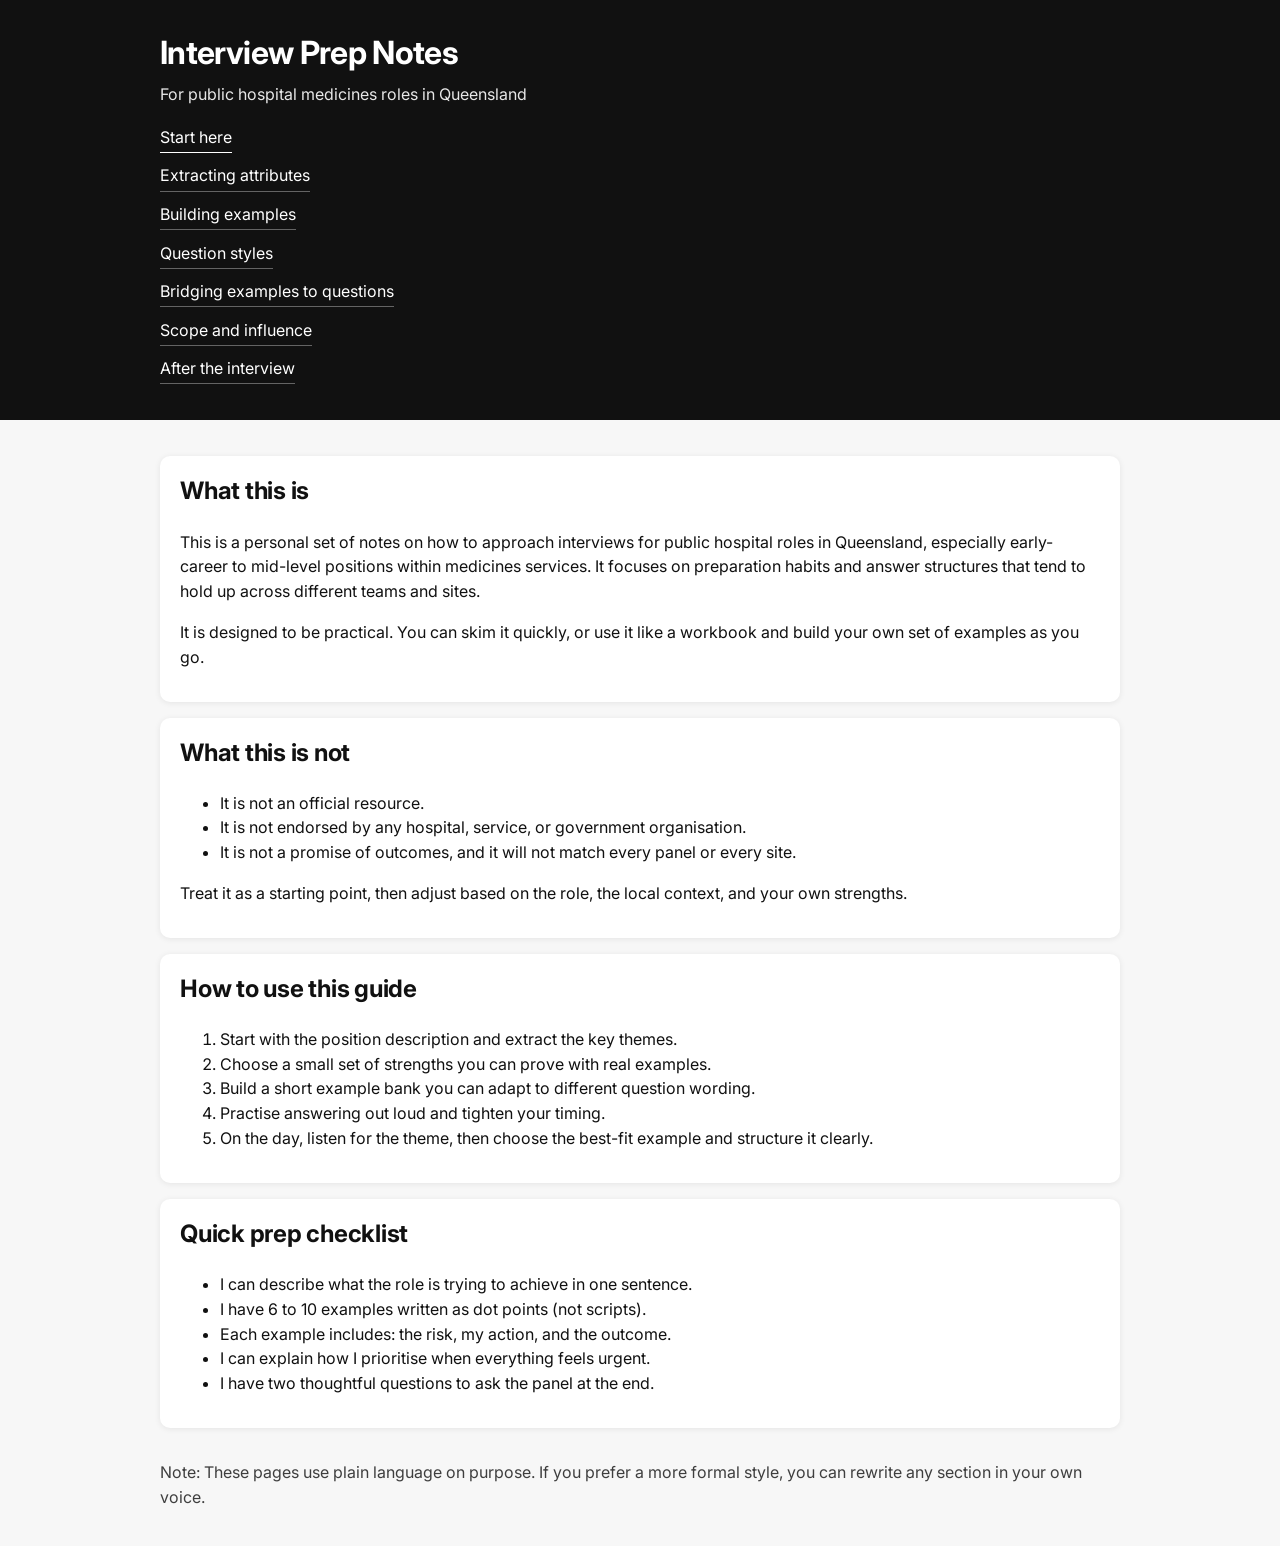
==== commit ca12a5f4: "Update print statement from 'Hello' to 'Goodbye'" ====
--- a/index.html
+++ b/index.html
@@ -1,1357 +1,92 @@
 <!doctype html>
-<html lang="en-GB">
+<html lang="en">
 <head>
   <meta charset="utf-8" />
-  <meta name="viewport" content="width=device-width,initial-scale=1" />
-  <title>Seminar Presenter Notes</title>
-  <style>
-    :root{
-      --bg: #0b1020;
-      --panel: rgba(255,255,255,.06);
-      --panel-2: rgba(255,255,255,.09);
-      --text: rgba(255,255,255,.92);
-      --muted: rgba(255,255,255,.70);
-      --faint: rgba(255,255,255,.55);
-      --accent: #7dd3fc;
-      --accent-2: #a78bfa;
-      --danger: #fb7185;
-      --ok: #34d399;
-      --ring: rgba(125,211,252,.35);
-      --shadow: 0 18px 60px rgba(0,0,0,.45);
-      --radius: 16px;
-      --font: ui-sans-serif, system-ui, -apple-system, "Segoe UI", Roboto, Helvetica, Arial, "Apple Color Emoji","Segoe UI Emoji";
-      --mono: ui-monospace, SFMono-Regular, Menlo, Monaco, Consolas, "Liberation Mono", "Courier New", monospace;
-      --base: 18px; /* JS adjusts */
-      --line: 1.55;
-    }
-    [data-theme="light"]{
-      --bg: #f6f7fb;
-      --panel: rgba(0,0,0,.04);
-      --panel-2: rgba(0,0,0,.06);
-      --text: rgba(0,0,0,.88);
-      --muted: rgba(0,0,0,.66);
-      --faint: rgba(0,0,0,.50);
-      --ring: rgba(14,165,233,.25);
-      --shadow: 0 18px 60px rgba(0,0,0,.14);
-    }
+  <meta name="viewport" content="width=device-width, initial-scale=1" />
 
-    *{ box-sizing: border-box; }
-    html, body{ height:100%; }
-    body{
-      margin:0;
-      background:
-        radial-gradient(1200px 800px at 15% 10%, rgba(125,211,252,.18), transparent 60%),
-        radial-gradient(1200px 800px at 90% 30%, rgba(167,139,250,.16), transparent 65%),
-        radial-gradient(900px 700px at 50% 95%, rgba(52,211,153,.08), transparent 55%),
-        var(--bg);
-      color: var(--text);
-      font-family: var(--font);
-      font-size: var(--base);
-      line-height: var(--line);
-      overflow:hidden;
-    }
+  <title>Interview Prep Notes</title>
 
-    .app{
-      height: 100%;
-      display: grid;
-      grid-template-columns: 340px 1fr;
-      gap: 14px;
-      padding: 14px;
-    }
+  <!-- Nicer font (Google Fonts) -->
+  <link rel="preconnect" href="https://fonts.googleapis.com" />
+  <link rel="preconnect" href="https://fonts.gstatic.com" crossorigin />
+  <link href="https://fonts.googleapis.com/css2?family=Inter:wght@400;600;700&display=swap" rel="stylesheet" />
 
-    .sidebar, .main{
-      background: var(--panel);
-      border: 1px solid rgba(255,255,255,.08);
-      border-radius: var(--radius);
-      box-shadow: var(--shadow);
-      overflow: hidden;
-      backdrop-filter: blur(10px);
-    }
-
-    .sidebar{
-      display:flex;
-      flex-direction: column;
-      min-width: 280px;
-    }
-
-    .sideTop{
-      padding: 14px 14px 10px 14px;
-      border-bottom: 1px solid rgba(255,255,255,.09);
-      background: linear-gradient(to bottom, rgba(255,255,255,.06), transparent);
-    }
-
-    .brand{
-      display:flex; align-items:center; gap:10px;
-      font-weight: 700;
-      letter-spacing: .2px;
-    }
-
-    .dot{
-      width: 10px; height: 10px; border-radius: 50%;
-      background: linear-gradient(135deg, var(--accent), var(--accent-2));
-      box-shadow: 0 0 0 4px var(--ring);
-      flex: 0 0 auto;
-    }
-
-    .sub{
-      margin-top: 8px;
-      color: var(--muted);
-      font-size: .92em;
-      display:flex;
-      justify-content: space-between;
-      gap: 10px;
-      flex-wrap: wrap;
-    }
-
-    .controls{
-      margin-top: 12px;
-      display:grid;
-      grid-template-columns: 1fr 1fr;
-      gap: 10px;
-    }
-
-    .control{
-      background: var(--panel-2);
-      border: 1px solid rgba(255,255,255,.10);
-      border-radius: 12px;
-      padding: 10px;
-      display:flex;
-      flex-direction: column;
-      gap: 8px;
-      min-height: 74px;
-    }
-
-    .control label{
-      color: var(--muted);
-      font-size: .82em;
-    }
-
-    .row{ display:flex; gap:8px; align-items:center; flex-wrap: wrap; }
-
-    input[type="search"]{
-      width: 100%;
-      border-radius: 12px;
-      border: 1px solid rgba(255,255,255,.14);
-      background: rgba(0,0,0,.18);
-      color: var(--text);
-      padding: 10px 12px;
-      outline: none;
-      font-size: .95em;
-    }
-    [data-theme="light"] input[type="search"]{ background: rgba(255,255,255,.8); }
-
-    .btn{
-      border: 1px solid rgba(255,255,255,.14);
-      background: rgba(255,255,255,.06);
-      color: var(--text);
-      padding: 9px 10px;
-      border-radius: 12px;
-      cursor: pointer;
-      user-select: none;
-      font-weight: 650;
-      letter-spacing: .1px;
-      transition: transform .06s ease, background .2s ease, border-color .2s ease;
-    }
-    .btn:active{ transform: translateY(1px); }
-    .btn:hover{ background: rgba(255,255,255,.09); border-color: rgba(255,255,255,.18); }
-    .btn.small{ padding: 7px 9px; border-radius: 11px; font-weight: 600; }
-    .btn.primary{
-      background: linear-gradient(135deg, rgba(125,211,252,.22), rgba(167,139,250,.18));
-      border-color: rgba(125,211,252,.28);
-    }
-    .btn.danger{
-      background: rgba(251,113,133,.12);
-      border-color: rgba(251,113,133,.22);
-    }
-
-    .list{
-      padding: 10px;
-      overflow: auto;
-    }
-
-    .item{
-      padding: 10px 10px;
-      border-radius: 14px;
-      border: 1px solid transparent;
-      cursor: pointer;
-      display:flex;
-      gap:10px;
-      align-items: flex-start;
-      transition: background .15s ease, border-color .15s ease;
-      margin-bottom: 8px;
-    }
-    .item:hover{ background: rgba(255,255,255,.06); }
-    .item.active{
-      background: linear-gradient(135deg, rgba(125,211,252,.12), rgba(167,139,250,.10));
-      border-color: rgba(125,211,252,.28);
-    }
-
-    .badge{
-      width: 26px;
-      height: 26px;
-      border-radius: 10px;
-      display:flex;
-      align-items:center;
-      justify-content:center;
-      font-family: var(--mono);
-      font-size: .78em;
-      color: var(--muted);
-      border: 1px solid rgba(255,255,255,.14);
-      background: rgba(255,255,255,.06);
-      flex: 0 0 auto;
-      margin-top: 1px;
-    }
-    .meta{ min-width: 0; }
-    .title{
-      font-weight: 750;
-      letter-spacing: .1px;
-      white-space: nowrap;
-      overflow: hidden;
-      text-overflow: ellipsis;
-    }
-    .hint{
-      color: var(--muted);
-      font-size: .86em;
-      margin-top: 3px;
-      white-space: nowrap;
-      overflow: hidden;
-      text-overflow: ellipsis;
-    }
-
-    .main{
-      display:flex;
-      flex-direction: column;
-      min-width: 0;
-    }
-
-    .topbar{
-      padding: 12px 14px;
-      border-bottom: 1px solid rgba(255,255,255,.09);
-      display:flex;
-      align-items:center;
-      justify-content: space-between;
-      gap: 10px;
-      background: linear-gradient(to bottom, rgba(255,255,255,.06), transparent);
-    }
-
-    .topbarLeft{
-      display:flex;
-      align-items: baseline;
-      gap: 10px;
-      min-width: 0;
-    }
-
-    .slideTitle{
-      font-weight: 800;
-      letter-spacing: .15px;
-      white-space: nowrap;
-      overflow: hidden;
-      text-overflow: ellipsis;
-      max-width: 52vw;
-    }
-
-    .counter{
-      color: var(--muted);
-      font-size: .9em;
-      padding: 3px 10px;
-      border-radius: 999px;
-      border: 1px solid rgba(255,255,255,.12);
-      background: rgba(255,255,255,.05);
-      font-family: var(--mono);
-    }
-
-    .topbarRight{
-      display:flex;
-      align-items:center;
-      gap: 8px;
-      flex-wrap: wrap;
-      justify-content: flex-end;
-    }
-
-    .content{
-      overflow: auto;
-      padding: 18px 18px 26px 18px;
-    }
-
-    .card{
-      background: rgba(255,255,255,.05);
-      border: 1px solid rgba(255,255,255,.10);
-      border-radius: 18px;
-      padding: 16px 16px;
-      margin-bottom: 14px;
-    }
-
-    .kicker{
-      display:flex;
-      align-items:center;
-      justify-content: space-between;
-      gap: 10px;
-      margin-bottom: 10px;
-    }
-    .kicker .left{
-      display:flex;
-      gap: 10px;
-      align-items:center;
-      flex-wrap: wrap;
-    }
-
-    .pill{
-      font-size: .82em;
-      color: var(--muted);
-      border: 1px solid rgba(255,255,255,.12);
-      background: rgba(255,255,255,.05);
-      padding: 4px 10px;
-      border-radius: 999px;
-    }
-
-    .pill.ok{ border-color: rgba(52,211,153,.22); background: rgba(52,211,153,.08); }
-    .pill.warn{ border-color: rgba(251,191,36,.22); background: rgba(251,191,36,.08); }
-    .pill.note{ border-color: rgba(125,211,252,.22); background: rgba(125,211,252,.08); }
-
-    .text p{ margin: 0 0 12px 0; }
-    .text p:last-child{ margin-bottom: 0; }
-    .text ul{ margin: 10px 0 0 1.15em; padding: 0; }
-    .text li{ margin: 6px 0; }
-    .muted{ color: var(--muted); }
-
-    .kbd{
-      font-family: var(--mono);
-      font-size: .86em;
-      padding: 2px 8px;
-      border-radius: 10px;
-      border: 1px solid rgba(255,255,255,.14);
-      background: rgba(255,255,255,.06);
-      color: var(--muted);
-      white-space: nowrap;
-    }
-
-    .toast{
-      position: fixed;
-      right: 14px;
-      bottom: 14px;
-      max-width: 520px;
-      background: rgba(0,0,0,.45);
-      border: 1px solid rgba(255,255,255,.14);
-      border-radius: 16px;
-      padding: 12px 14px;
-      box-shadow: var(--shadow);
-      color: var(--text);
-      opacity: 0;
-      transform: translateY(8px);
-      pointer-events: none;
-      transition: opacity .2s ease, transform .2s ease;
-      backdrop-filter: blur(8px);
-      font-size: .95em;
-    }
-    [data-theme="light"] .toast{ background: rgba(255,255,255,.72); }
-    .toast.show{ opacity: 1; transform: translateY(0); }
-
-    /* Navigation hidden (single pane) */
-    body.navHidden .app{ grid-template-columns: 1fr; }
-    body.navHidden .sidebar{ display:none; }
-
-    /* Teleprompter mode: calmer UI */
-    body.teleprompter .topbar{ position: sticky; top:0; z-index: 5; }
-    body.teleprompter .content{ padding-top: 12px; }
-    body.teleprompter .card{ background: rgba(255,255,255,.04); }
-    body.teleprompter .slideTitle{ max-width: 70vw; }
-
-    @media (max-width: 980px){
-      .app{ grid-template-columns: 1fr; }
-      .sidebar{ display:none; }
-      body:not(.navHidden) .topbarRight .navHint{ display: inline-flex; }
-      .topbar .slideTitle{ max-width: 64vw; }
-    }
-  </style>
+  <!-- Your site styling -->
+  <link rel="stylesheet" href="assets/styles.css" />
 </head>
 
 <body>
-  <div class="app" id="app">
-    <aside class="sidebar" aria-label="Slide navigator">
-      <div class="sideTop">
-        <div class="brand"><span class="dot"></span>Seminar notes</div>
-        <div class="sub">
-          <span id="subInfo" class="muted">One-screen presenter view</span>
-          <span class="muted"><span class="kbd">↑</span> <span class="kbd">↓</span> to move</span>
-        </div>
+  <header class="site-header">
+    <div class="container">
+      <h1>Interview Prep Notes</h1>
+      <p class="subtitle">For public hospital medicines roles in Queensland</p>
 
-        <div class="controls">
-          <div class="control">
-            <label for="search">Search</label>
-            <input id="search" type="search" placeholder="Find a word or slide title…" />
-          </div>
-          <div class="control">
-            <label>Quick controls</label>
-            <div class="row">
-              <button class="btn small" id="fontDown" title="Smaller text">A-</button>
-              <button class="btn small" id="fontUp" title="Larger text">A+</button>
-              <button class="btn small" id="themeToggle" title="Toggle theme">Theme</button>
-            </div>
-            <div class="row">
-              <button class="btn small" id="navToggleSide" title="Show or hide navigation">Navigation</button>
-              <button class="btn small" id="autoScrollToggle" title="Toggle teleprompter auto-scroll">Scroll</button>
-            </div>
-          </div>
-        </div>
-      </div>
+      <nav class="nav" aria-label="Guide navigation">
+        <a href="index.html" aria-current="page">Start here</a>
+        <a href="extracting-attributes.html">Extracting attributes</a>
+        <a href="building-examples.html">Building examples</a>
+        <a href="question-styles.html">Question styles</a>
+        <a href="bridging-examples.html">Bridging examples to questions</a>
+        <a href="scope-and-influence.html">Scope and influence</a>
+        <a href="after-the-interview.html">After the interview</a>
+      </nav>
+    </div>
+  </header>
 
-      <div class="list" id="list" role="listbox" aria-label="Slides list"></div>
-    </aside>
+  <main class="container">
+    <section class="card">
+      <h2>What this is</h2>
+      <p>
+        This is a personal set of notes on how to approach interviews for public hospital roles in Queensland,
+        especially early-career to mid-level positions within medicines services.
+        It focuses on preparation habits and answer structures that tend to hold up across different teams and sites.
+      </p>
+      <p>
+        It is designed to be practical. You can skim it quickly, or use it like a workbook and build your own
+        set of examples as you go.
+      </p>
+    </section>
 
-    <main class="main">
-      <div class="topbar">
-        <div class="topbarLeft">
-          <div class="slideTitle" id="slideTitle">Slide</div>
-          <div class="counter" id="counter">1 / 1</div>
-        </div>
+    <section class="card">
+      <h2>What this is not</h2>
+      <ul>
+        <li>It is not an official resource.</li>
+        <li>It is not endorsed by any hospital, service, or government organisation.</li>
+        <li>It is not a promise of outcomes, and it will not match every panel or every site.</li>
+      </ul>
+      <p>
+        Treat it as a starting point, then adjust based on the role, the local context, and your own strengths.
+      </p>
+    </section>
 
-        <div class="topbarRight">
-          <button class="btn small navHint" id="navToggleTop" title="Show or hide navigation (N)">Navigation</button>
-          <button class="btn small" id="prevBtn" title="Previous slide (↑)">Prev</button>
-          <button class="btn small primary" id="nextBtn" title="Next slide (↓)">Next</button>
-          <button class="btn small" id="markBtn" title="Mark slide as done (D)">Done</button>
-          <button class="btn small" id="defaultsBtn" title="Restore default view settings (keeps progress)">Defaults</button>
-          <button class="btn small danger" id="resetBtn" title="Reset progress (local only)">Reset</button>
-          <span class="pill note" id="statusPill">Ready</span>
-        </div>
-      </div>
+    <section class="card">
+      <h2>How to use this guide</h2>
+      <ol>
+        <li>Start with the position description and extract the key themes.</li>
+        <li>Choose a small set of strengths you can prove with real examples.</li>
+        <li>Build a short example bank you can adapt to different question wording.</li>
+        <li>Practise answering out loud and tighten your timing.</li>
+        <li>On the day, listen for the theme, then choose the best-fit example and structure it clearly.</li>
+      </ol>
+    </section>
 
-      <div class="content" id="content" tabindex="0" aria-label="Slide notes"></div>
-    </main>
-  </div>
+    <section class="card">
+      <h2>Quick prep checklist</h2>
+      <ul>
+        <li>I can describe what the role is trying to achieve in one sentence.</li>
+        <li>I have 6 to 10 examples written as dot points (not scripts).</li>
+        <li>Each example includes: the risk, my action, and the outcome.</li>
+        <li>I can explain how I prioritise when everything feels urgent.</li>
+        <li>I have two thoughtful questions to ask the panel at the end.</li>
+      </ul>
+    </section>
 
-  <div class="toast" id="toast"></div>
-
-  <script>
-    /* =========================
-       Data: updated seminar script
-       ========================= */
-    const slides = [
-      {
-        title: "Acknowledgement of Country",
-        tags: ["Introduction"],
-        notes: [
-          "Good afternoon everyone, the University of Queensland (UQ) acknowledges the Traditional Owners and their custodianship of the lands on which we meet.",
-          "We pay our respects to their Ancestors and their descendants, who continue cultural and spiritual connections to Country.",
-          "And we recognise their valuable contributions to Australian and global society."
-        ]
-      },
-      {
-        title: "Thanks",
-        tags: ["Introduction"],
-        notes: [
-          "Before I begin I would like thank you to my supervisory team, Dan, Michael, Nicola, and Steve, the review panel Hannah, Shuichi and Gerard, and any guests for attending my thesis review seminar today."
-        ]
-      },
-      {
-        title: "Birthday anecdote (1992)",
-        tags: ["Introduction"],
-        notes: [
-          "Believe it or not, on my birthday in 1992, clozapine was approved for use in Australia, and so it was written in the stars that my thesis would be about clozapine.",
-          "On that fateful day, a prophecy was made: neither can truly live while the other survives.",
-          "Today I am here to proudly present to you that I have survived my PhD journey, and they now call me the boy who lived."
-        ]
-      },
-      {
-        title: "Thesis title and question",
-        tags: ["Overview"],
-        notes: [
-          "My thesis is titled The quality and safe use of clozapine.",
-          "This thesis was conducted with the school of medicine, but I am a clinical pharmacist, and so from that perspective the thesis aims to answer the question of how we can deliver clozapine’s unique benefits for treatment-resistant schizophrenia while reducing preventable harm from adverse drug reactions."
-        ]
-      },
-      {
-        title: "Thesis structure",
-        tags: ["Overview"],
-        notes: [
-          "This thesis is divided into 7 chapters that I will present to you today.",
-          "Chapter 1 is a literature review on the pharmacotherapeutic treatments of schizophrenia."
-        ],
-        bullets: [
-          "Chapter 1: Schizophrenia pharmacotherapy overview",
-          "Chapter 2: Mapping clozapine adverse drug reactions (ADRs)",
-          "Chapters 3 and 4: Focused systematic reviews (urinary symptoms, hypotension)",
-          "Chapter 5: QT assessment and measurement artefact",
-          "Chapter 6: Real-world outpatient burden and modifiable drivers",
-          "Chapter 7: Integrative discussion, service model, future directions"
-        ]
-      },
-      {
-        title: "Chapter 1: chlorpromazine and EPS",
-        tags: ["Chapter 1"],
-        notes: [
-          "So today pharmacotherapy is essential in the management in schizophrenia.",
-          "The first antipsychotic, chlorpromazine, was discovered in the 1950s and was instrumental in the de-institutionalisation of many patients with severe mental illness.",
-          "It was the first medicine of its kind in reducing psychotic symptoms, and its efficacy was eventually linked to blocking dopamine receptors.",
-          "However, due to this dopaminergic blockade, chlorpromazine and other first generation antipsychotics are associated with extrapyramidal movement disorders (EPSE).",
-          "So although it was effective, once we hit the 1970s a strong preference for drugs that did not cause EPS developed, and this began with the discovery of a drug called clozapine."
-        ]
-      },
-      {
-        title: "Clozapine and the second generation",
-        tags: ["Chapter 1"],
-        notes: [
-          "Clozapine was discovered while searching for antidepressant compounds and was initially thought to be a failure because rather than make mice happy or dystonic, it just made them very sleepy instead.",
-          "The reason for this is that clozapine was found to have very limited affinity for D2 receptors.",
-          "It was effective though, and so clozapine inspired a second generation of antipsychotics which are widely used today, and have a wider therapeutic window, whereby they can reduce psychotic symptoms at doses that do not cause EPS.",
-          "However, as time went on, it became apparent that these second generation antipsychotics also carry many troublesome adverse events."
-        ]
-      },
-      {
-        title: "Balancing risk, response, and adherence",
-        tags: ["Chapter 1"],
-        notes: [
-          "Due to wide variation in receptor affinities, each antipsychotic has a unique therapeutic action and a unique adverse event profile.",
-          "So the choice of antipsychotic is based upon the person’s response to therapy and risk of adverse events.",
-          "Most antipsychotics, first or second generation, are reasonably effective, and the most important factor that drives successful treatment is adherence.",
-          "So the most effective antipsychotic is generally one that the patient continues to take.",
-          "Good pharmacotherapy is a balance of risk and response: if we are able to better manage harms, patients can stay on uninterrupted effective therapy and have better outcomes."
-        ]
-      },
-      {
-        title: "Treatment resistance",
-        tags: ["Context"],
-        notes: [
-          "However, despite these effective medicines, around one third of people with schizophrenia do not respond to antipsychotics, and have treatment-resistance.",
-          "Patients with treatment resistance have up to 11-fold higher total health resource and hospitalisation costs, a markedly reduced quality of life, and an increased risk of mortality and suicidality."
-        ]
-      },
-      {
-        title: "Why clozapine matters (and underuse)",
-        tags: ["Context"],
-        notes: [
-          "And this is where clozapine becomes an essential therapy.",
-          "Almost 70 years since the discovery of its unusual action, clozapine remains the only antipsychotic with established superiority for treatment-resistant schizophrenia and should be offered once treatment resistance is diagnosed.",
-          "It is also the only antipsychotic which has shown a reduction in suicidality and mortality in long-term observational data.",
-          "However, clozapine’s real-world impact is constrained by underuse.",
-          "Unfortunately only around one third of patients who meet criteria for treatment-resistant schizophrenia receive clozapine, and for many initiating clozapine is delayed."
-        ]
-      },
-      {
-        title: "ADRs: the core barrier (intro)",
-        tags: ["Context"],
-        notes: [
-          "A core reason for this is the complexity of clozapine’s adverse drug reaction profile.",
-          "Because of clozapine’s remarkably diverse affinity for different receptors in the body and the brain, we don’t really know which mechanisms produce its benefits, and the price we pay is a long list of unwanted side effects."
-        ]
-      },
-      {
-        title: "ADRs: burden and discontinuation",
-        tags: ["Context"],
-        notes: [
-          "Clozapine is linked to rare but serious complications such as haematological and inflammatory events, alongside frequent and burdensome reactions such as metabolic syndrome, gastrointestinal hypomotility and constipation, tachycardia, sedation, sialorrhoea, urinary incontinence, and orthostatic hypotension and dizziness, and many other uncommon but potentially significant adverse events.",
-          "Many of these reactions are manageable, but only if they are proactively identified and systematically addressed.",
-          "Discontinuation rates of clozapine remain high, around one third of patients discontinue within the first few years, and adverse drug reactions are consistently the most common reason for discontinuation."
-        ]
-      },
-      {
-        title: "Clinical context and next step",
-        tags: ["Overview"],
-        notes: [
-          "This overview of Chapter 1 is the clinical context for this thesis: we have a uniquely effective medicine for a high-need group that is underused, and its use is limited not primarily by efficacy, but by safety concerns, monitoring burdens, and uncertainty about how best to prevent and manage adverse effects in routine care.",
-          "So the next step was to systematically map all of the existing evidence for clozapine’s adverse drug reactions and identify important gaps."
-        ]
-      },
-      {
-        title: "Chapter 2: monster review (publication)",
-        tags: ["Chapter 2"],
-        notes: [
-          "To achieve this aim, in Chapter 2 I undertook a monster review of clozapine’s adverse events.",
-          "This review was published in Expert Opinion on Drug Safety."
-        ]
-      },
-      {
-        title: "Chapter 2: approach",
-        tags: ["Chapter 2"],
-        notes: [
-          "Chapter 2 is a narrative review of systematic reviews and meta-analyses, designed to bring a scattered and sometimes inconsistent safety literature into one practical summary and framework for clinicians.",
-          "We conducted a systematic search across major databases for secondary literature on clozapine’s ADRs, and in the absence of secondary literature for some adverse events, we also looked at primary literature."
-        ]
-      },
-      {
-        title: "Chapter 2: what we summarised",
-        tags: ["Chapter 2"],
-        notes: [
-          "Collectively, this review covered 30 distinct clozapine adverse drug reactions.",
-          "We presented evidence for prevalence, typical onset, any relationship with plasma concentration, management options in the literature (pharmacological and non-pharmacological), and key management notes.",
-          "We also graded the quality of evidence and the certainty of recommendations for pharmacological options using the GRADE criteria.",
-          "So here on the slides is the summarised framework which I will flick through quickly as I talk."
-        ]
-      },
-      {
-        title: "Chapter 2: three key messages",
-        tags: ["Chapter 2"],
-        notes: [
-          "There were three key messages arising from this large review.",
-          "First, the evidence base for clozapine’s ADRs is uneven. Incidence and prevalence literature are generally described better than management strategies. Most studies were low certainty and relied heavily on case reports and small case series. This shows that many monitoring and management recommendations are still consensus-led rather than evidence-based.",
-          "Second, there are some domains where evidence is stronger, and there are pragmatic strategies in place. The chapter synthesises approaches such as structured haematological surveillance for neutropenia, troponin and CRP monitoring for myocarditis, metformin and GLP-1 receptor agonists for clozapine-related metabolic harm, and proactive bowel regimens such as the Porirua protocol.",
-          "Third, and importantly, the chapter identifies the gaps that shape the rest of the thesis. Several common, functionally impairing problems, including urinary incontinence, orthostatic hypotension and dizziness, persistent tachycardia, and the associated complexity of QT assessment, remain informed by low quality literature and are under-described and under-measured.",
-          "Finally, the review identified highly variable and heterogeneous estimates of prevalence between different studies and study designs, primarily due to methodological differences in how we ascertain and measure ADRs. We found that the burden of ADRs in real-world practice is often undermeasured without standardised tools."
-        ],
-        bullets: [
-          "Uneven evidence: management strategies often low certainty",
-          "Some strong areas: practical monitoring and management strategies exist",
-          "Major gaps: common, impairing ADRs under-described and under-measured",
-          "Measurement matters: heterogeneous methods drive prevalence variability"
-        ]
-      },
-      {
-        title: "Bridge to the remaining chapters",
-        tags: ["Overview"],
-        notes: [
-          "So this review bridges Chapter 1 and the later empirical chapters, by clarifying what is known, what is uncertain, and where better research is needed to support safe clozapine use.",
-          "This informs the subsequent aims of the thesis and the remaining chapters."
-        ]
-      },
-      {
-        title: "Chapters 3 and 4: targeted evidence gaps",
-        tags: ["Chapters 3-4"],
-        notes: [
-          "The first are Chapters 3 and 4, which I will discuss together.",
-          "These chapters take the evidence gaps identified in Chapter 2 for urinary incontinence and hypotension and tackle them directly with two focused systematic reviews.",
-          "These domains were chosen because they are common, under-recognised in routine care, and highly likely to drive patient dissatisfaction, non-adherence, dose reductions, or discontinuation."
-        ]
-      },
-      {
-        title: "Chapters 3 and 4: publications",
-        tags: ["Chapters 3-4"],
-        notes: [
-          "The review on nocturnal enuresis and urinary incontinence was published in CNS Spectrums.",
-          "The review on hypotension was published in Therapeutic Advances in Psychopharmacology."
-        ]
-      },
-      {
-        title: "Chapter 3: evidence base",
-        tags: ["Chapter 3"],
-        notes: [
-          "Chapter 3 focuses on clozapine-associated nocturnal enuresis and urinary incontinence.",
-          "We included 22 publications in this systematic review, all were case reports or case series, describing 74 individual patients.",
-          "The key finding was that the evidence is low quality, but clinically useful patterns did emerge."
-        ]
-      },
-      {
-        title: "Chapter 3: management framework",
-        tags: ["Chapter 3"],
-        notes: [
-          "We developed a pragmatic management framework from this evidence to guide clinicians.",
-          "For urinary incontinence, non-pharmacological strategies are important but are often insufficient on their own.",
-          "The most consistently reported pharmacological benefit was with aripiprazole and desmopressin.",
-          "Anticholinergic agents are effective but may exacerbate constipation and so could be used in selected cases.",
-          "Because this is a stigmatised adverse reaction, a core practical message of this chapter is to ask about it proactively, rule out contributory medical causes, and manage it proactively rather than defaulting to stopping clozapine."
-        ]
-      },
-      {
-        title: "Chapter 4: evidence base",
-        tags: ["Chapter 4"],
-        notes: [
-          "Chapter 4 then applies the same approach to orthostatic hypotension and dizziness.",
-          "This review identified 13 eligible studies, again only case reports and small case series, describing 15 patients."
-        ]
-      },
-      {
-        title: "Chapter 4: management framework",
-        tags: ["Chapter 4"],
-        notes: [
-          "We also presented a pragmatic management framework.",
-          "The key message is that first-line management is usually about doing the basics well: identify reversible contributors, review other hypotensive medicines, optimise hydration and salt intake, and slow the titration or temporarily step back to the last tolerated dose if needed.",
-          "Where symptoms persist and threaten treatment continuation, the main pharmacological options reported were fludrocortisone and midodrine."
-        ]
-      },
-      {
-        title: "Chapter 4: perioperative and critical care finding",
-        tags: ["Chapter 4"],
-        notes: [
-          "An unexpected but important finding from this review was several perioperative and critical care cases where clozapine was found to blunt response to vasopressors and in some cases produced a paradoxical hypotensive crisis in response to adrenaline use.",
-          "It is often recommended in critical care guidelines to avoid using adrenaline with other strong alpha blockers like quetiapine and tricyclic antidepressants, but clozapine is rarely mentioned as one medicine of concern, so perhaps it should be included."
-        ]
-      },
-      {
-        title: "Impact: Maudsley guidelines",
-        tags: ["Milestone"],
-        notes: [
-          "Both of these reviews and their recommendations in Chapters 3 and 4 were cited in the latest Maudsley guidelines that just came out a few months ago.",
-          "Which is a particularly cool outcome of this PhD."
-        ]
-      },
-      {
-        title: "Chapters 3 and 4: takeaway",
-        tags: ["Chapters 3-4"],
-        notes: [
-          "Together, Chapters 3 and 4 convert a scattered case-based literature into two pragmatic management frameworks that help clinicians address these adverse reactions systematically, with the goal of improving tolerability while preserving clozapine’s unique therapeutic benefits."
-        ]
-      },
-      {
-        title: "Transition to Chapter 5",
-        tags: ["Transition"],
-        notes: [
-          "Chapters 3 and 4 have focused on adverse drug reactions that patients experience directly and often report as day-to-day problems.",
-          "The emphasis there is on recognising symptoms early, using a structured approach, and having practical management options so that clozapine is not reduced or stopped unnecessarily."
-        ]
-      },
-      {
-        title: "Chapter 5: QT prolongation (the problem)",
-        tags: ["Chapter 5"],
-        notes: [
-          "Chapter 5 shifts to a different kind of problem.",
-          "In the large review from Chapter 2, we identified that many studies have been published finding an association between clozapine plasma levels and QT prolongation, but there is an absence of evidence that clozapine ever causes dangerous arrhythmias, even in overdose.",
-          "QT prolongation sits in a different conceptual space to those earlier adverse effects.",
-          "It is not usually experienced as a symptom by patients, but it carries a lot of weight in clinician decision making because it is treated as a surrogate marker for serious arrhythmia and sudden death.",
-          "So in practice, a long QTc on an automated ECG report can trigger dose reductions, cardiology referrals, avoidance of combination treatment, and sometimes abrupt interruption or cessation of clozapine, even when the patient feels well and even in the absence of empirical evidence that clozapine is torsadogenic."
-        ]
-      },
-      {
-        title: "Chapter 5: the key measurement issue",
-        tags: ["Chapter 5"],
-        notes: [
-          "The key issue is, in a nutshell, that clozapine commonly causes sinus tachycardia, particularly during initiation and titration, and the QT interval is heart rate dependent.",
-          "Traditionally Bazett correction formula is used, and we know that Bazett’s formula performs poorly when heart rate is high, and so in patients with tachycardia it systematically overestimates the QTc.",
-          "That creates a bias towards overdetecting QT prolongation in clozapine-treated people."
-        ]
-      },
-      {
-        title: "Chapter 5: study question and methods",
-        tags: ["Chapter 5"],
-        notes: [
-          "So the purpose of Chapter 5 was to test a very practical question: are we mistaking a measurement artefact, driven by tachycardia and Bazett correction, for true clozapine-associated QT prolongation?",
-          "The study was published in Schizophrenia Bulletin and re-evaluated QT changes in a large retrospective inpatient cohort using methods that explicitly address those measurement issues: manual QT measurement, multiple heart rate correction formulae, and the QT nomogram, with ECGs linked to contemporaneous clozapine plasma concentrations."
-        ]
-      },
-      {
-        title: "Chapter 5: findings and interpretation",
-        tags: ["Chapter 5"],
-        notes: [
-          "What we found was firstly, we were able to recreate the association between Bazett-corrected QT intervals and clozapine plasma levels that has been reported in other studies.",
-          "However, when heart rate is accounted for in models, and when you use any other formula other than Bazett’s formula, any apparent association between clozapine plasma concentration and QT prolongation disappears.",
-          "We found in our models that the association with Bazett’s formula was almost entirely driven by heart rate.",
-          "In our cohort of 320 patients, despite almost 30% of patients being over the threshold for QT prolongation using Bazett’s formula, only one met the threshold for being at risk using the QT nomogram and using alternative formulae.",
-          "That patient was this little triangle above the line, and this patient had critically low potassium levels after an overdose of clozapine, amisulpride, and escitalopram. So it is very unlikely that clozapine was the causative factor.",
-          "If anything, the tachycardia induced by clozapine overdose is probably protecting him from torsades."
-        ],
-        bullets: [
-          "Bazett can over-call QTc in tachycardia",
-          "When heart rate is handled properly, the signal disappears",
-          "Use alternative formulae or the QT nomogram for a more sensible risk assessment"
-        ]
-      },
-      {
-        title: "Chapter 5: practical guide and broader work",
-        tags: ["Chapter 5"],
-        notes: [
-          "Arising from this chapter, we also presented a recommended guide to assessing clozapine-associated QT prolongation that clinicians can pin up on the wall.",
-          "This approach is also informed by another body of research that I was conducting during my PhD, that I probably shouldn’t have done and should have focused on my PhD instead, but regardless this was similar research looking at all antipsychotics with similar methods to this chapter.",
-          "This has also been cited in the latest Maudsley guidelines, and the QT recommendations in the latest Maudsley guidelines reflect this work and are much more sensible.",
-          "So that is another outcome I’m proud of from our research during this PhD."
-        ]
-      },
-      {
-        title: "Transition to Chapter 6",
-        tags: ["Transition"],
-        notes: [
-          "Finally, I will move onto the last chapter of the thesis.",
-          "The earlier chapters show two related problems that are relevant for this chapter.",
-          "First, some clozapine adverse drug reactions are under-recognised, particularly when services rely on unstructured questioning or patients volunteering symptoms.",
-          "Secondly, some risks can be misinterpreted or overestimated because of how we measure them.",
-          "So the final and very practical question to answer in this thesis is: in a stable outpatient clozapine clinic, what is the day-to-day burden of adverse effects when we assess them systematically, and what modifiable prescribing and service factors are linked to that burden?"
-        ]
-      },
-      {
-        title: "Chapter 6: real-world cohort",
-        tags: ["Chapter 6"],
-        notes: [
-          "Chapter 6 is the final empirical chapter, and it addresses that question using a real-world clozapine service cohort."
-        ]
-      },
-      {
-        title: "Chapter 6: publication and design",
-        tags: ["Chapter 6"],
-        notes: [
-          "This study was published in ANZJP.",
-          "We conducted a retrospective cross-sectional analysis of 360 adults attending a specialist clozapine outpatient clinic over a 4-year period, all on maintenance clozapine beyond the early initiation phase."
-        ]
-      },
-      {
-        title: "Chapter 6: measurements and data",
-        tags: ["Chapter 6"],
-        notes: [
-          "At the clinic visit, adverse effects were captured using this structured questionnaire for key patient-reported problems, alongside objective clinical markers such as resting heart rate, orthostatic blood pressure change, and metabolic syndrome criteria.",
-          "We looked at clozapine dose, plasma concentrations, smoking status, and included very detailed reporting of concomitant medicines, including medicines being used prophylactically or symptomatically for adverse effects."
-        ]
-      },
-      {
-        title: "Chapter 6: key findings",
-        tags: ["Chapter 6"],
-        notes: [
-          "The first finding is that when you measure adverse events systematically, the burden is very high: roughly 90% of patients had at least one current symptomatic adverse drug reaction during their clinic visit.",
-          "The most frequent were metabolic syndrome, sialorrhoea, and tachycardia, each affecting more than half of the cohort.",
-          "These prevalence rates are generally higher than what we found in the literature in our large review of clozapine ADRs, but are in line with other studies that use proactive and systematic detection.",
-          "Some ADRs were lower than reported prevalence in the literature, such as constipation, and that is because the proactive use of aperients in this service was high and was effective at reducing symptomatic burden.",
-          "Secondly, antipsychotic augmentation was common: more than 50% were receiving an additional antipsychotic other than clozapine, and augmentation was independently associated with substantially higher adverse effect burden.",
-          "Thirdly, smoking stood out as a key upstream driver: smokers were prescribed higher clozapine doses but still had lower plasma concentrations and were 2.5 times more likely to be given a second antipsychotic.",
-          "This points to a pattern of smoking causing CYP1A2 induction, lowering clozapine plasma levels, incomplete dose optimisation for this induction, which may be interpreted as treatment resistance, leading to antipsychotic polypharmacy and subsequently additive adverse effects."
-        ]
-      },
-      {
-        title: "Smoking: interpreting the pattern",
-        tags: ["Implications"],
-        notes: [
-          "We already know that smokers tend to have a higher ADR burden, and it is widely assumed that this is because they require higher doses of clozapine.",
-          "However, other studies have found that counterintuitively, smokers seem to experience ADRs at lower average doses than people who do not smoke.",
-          "These studies did not systematically record concomitant antipsychotics.",
-          "So we can’t prove this with our retrospective data, but our study suggests that it is plausible that due to incomplete dose compensation, smokers are more likely to be treated as treatment resistant, and be prescribed additional antipsychotics, and it may be the additional antipsychotics that are driving the higher rate of ADRs and ADRs occurring at lower clozapine doses in smokers."
-        ]
-      },
-      {
-        title: "Smoking: guidance",
-        tags: ["Implications"],
-        notes: [
-          "The guidance is to offer smoking cessation, and if that is not a plausible option, smokers in many cases may require higher clozapine doses than is typically assumed with intuition.",
-          "Our study found that smokers and non smokers have similar dose response curves, but for any given dose, smokers’ plasma concentrations are around 30% lower.",
-          "Which means smokers may require around 50% higher doses or more to adequately compensate for this induction."
-        ],
-        bullets: [
-          "Offer cessation support where possible",
-          "If smoking continues: optimise dose using plasma levels",
-          "Avoid unnecessary augmentation where possible"
-        ]
-      },
-      {
-        title: "Chapter 7: integrative discussion",
-        tags: ["Discussion"],
-        notes: [
-          "In the final integrative discussion chapter of the thesis, I draw all of the earlier chapters into one argument that clozapine is uniquely effective in treatment-resistant schizophrenia, but its real-world impact is constrained by how adverse drug reactions are detected, interpreted, and managed within services.",
-          "From this body of work, the discussion chapter proposes a practical service model for optimising long-term clozapine care that uses structured adverse event surveillance, proactive therapeutic drug monitoring, optimisation of dose, and proactive ADR management before consideration of antipsychotic augmentation."
-        ]
-      },
-      {
-        title: "Future directions: priorities for research and services",
-        tags: ["Discussion"],
-        notes: [
-          "Looking ahead, to achieve this, the priority is research that measurably improves the quality and safety of routine clozapine care.",
-          "First, we need to standardise how adverse drug reactions are measured and reported, including patient-reported burden and severity.",
-          "We need pragmatic, clinic-embedded trials of protocolised, stepwise management pathways for the high-burden adverse effects that most often drive discontinuation, such as dizziness, urinary symptoms, sedation, sialorrhoea, tachycardia, and metabolic harms.",
-          "Third, reducing monitoring burden matters for access, so point-of-care blood testing, more actionable TDM, and integrated digital systems should be evaluated for acceptability and real-world impact.",
-          "Finally, we need more precise strategies for serious adverse effects, and better research on avoidable cessation, including how clinicians interpret borderline risk markers and how tapering and substitution can be done safely."
-        ],
-        bullets: [
-          "Standardise ADR measurement (including patient-reported burden)",
-          "Pragmatic trials of stepwise management pathways",
-          "Reduce monitoring burden (point-of-care, actionable TDM, digital systems)",
-          "Better strategies for serious AEs and avoidable cessation"
-        ]
-      },
-      {
-        title: "Timelines and milestones",
-        tags: ["Timeline"],
-        notes: [
-          "Thesis Review February 13th.",
-          "Need to incorporate reader feedback.",
-          "Send to supervisory team for second review.",
-          "Submit thesis by March 31st.",
-          "Aiming for thesis resubmission and defence around June to September.",
-          "Graduate December."
-        ]
-      },
-      {
-        title: "After the PhD: clinical leadership",
-        tags: ["Career"],
-        notes: [
-          "A lot of the things I wanted to achieve after my PhD I managed to achieve during my PhD, which is nice but also definitely contributed to me taking the maximum allowable time to complete my PhD.",
-          "Around the time I began my PhD I started working as the team leader of mental health pharmacy at PAH. I’m still doing that job now, I still really enjoy that job and find a lot of reward in having clinical contact with patients and leading a team of pharmacists.",
-          "The PhD and Dan’s guidance has really helped me find a clear professional voice as a clinician.",
-          "This is something that I am keen to continue doing for the foreseeable future. I still really enjoy clinical work and it is definitely very helpful in keeping my research and teaching relevant and useful for practice."
-        ]
-      },
-      {
-        title: "After the PhD: teaching and education",
-        tags: ["Career"],
-        notes: [
-          "Around the time I started my PhD I started working with the University of Queensland one day a week tutoring, and over the past 5 years I have gradually increased my teaching portfolio.",
-          "Now I am working 3 days a week at the university, where I course coordinate in the Masters of Pharmacy.",
-          "One subject I teach is evidence based medicine to Masters students, and the work that I have conducted in the large reviews, where I used the GRADE criteria to assess the certainty of evidence and strength of recommendations for practice, is now something that I teach and can pass on to clinicians doing postgraduate study.",
-          "I also teach mental health and men’s and women’s health, and I have been undertaking a bit of an overhaul of the mental health content in the other subject.",
-          "I really enjoy teaching and I’m quite keen to continue doing this for the next few years at least."
-        ]
-      },
-      {
-        title: "Clinical academic balance",
-        tags: ["Career"],
-        notes: [
-          "So I’m effectively working as a clinical academic currently: 3 days at the uni and 2 days at the PA Hospital.",
-          "I’m quite content to continue this arrangement for the near future, I find doing both very rewarding and I still feel I have a lot to improve on in both aspects."
-        ]
-      },
-      {
-        title: "Supervision and mentoring",
-        tags: ["Career"],
-        notes: [
-          "Over the past 5 years, I have supervised 7 pharmacy major students (4th year students undergoing year-long research projects), as well as around 10 shorter research projects supporting other students and pharmacists.",
-          "I’m also currently supervising a Master of Philosophy student from Sri Lanka who is a mental health pharmacist and is doing their degree from Sri Lanka with support from the University of Sydney.",
-          "So I already have a fairly strong supervision record, but I would like to now dip my toes in supervision of PhD students as a minor supervisor."
-        ]
-      },
-      {
-        title: "Skills: coding, statistics, and data science",
-        tags: ["Skills"],
-        notes: [
-          "Another reason my PhD took so damn long is I spent about a year learning how to code and use R and Python for data science.",
-          "I probably learned everything I needed to learn for my PhD in a month or two but I really wanted to obtain this skill as an outcome from my PhD so I learned how to do a lot more advanced statistics and coding.",
-          "I also completed a certificate in Python with the University of Michigan.",
-          "And I haven’t really had the chance to have a go at doing that yet with a real dataset.",
-          "There were some cool statistical models that I conducted in my empirical chapters like the mediation analysis in Chapter 5 and the dose response curves in Chapter 6.",
-          "We brought on Chloe Yap who has a biostats background in that chapter and I really enjoyed working with her on that. I would like to be involved in some more advanced stuff in the future.",
-          "The other thing is that hopefully learning this skill means that if I supervise projects in the future where I have a student who is really into coding and statistics, I’ll hopefully have a clue what they are talking about."
-        ]
-      },
-      {
-        title: "Research focus and a fun goal",
-        tags: ["Career"],
-        notes: [
-          "I do have other interests but I really feel that this field of research in schizophrenia and mental illness is extremely important and I really love working with Dan and Steve and Nicola and Michael.",
-          "So I am someone who finds interest in a broad range of things but I am very keen to continue primarily working with them as the focus of my research in the future.",
-          "Another minor but fun goal for me is that I enjoy learning languages and during my PhD I learned how to speak Spanish, so I really want to go to a conference either in Japan or a Spanish speaking country and deliver a presentation in either Japanese or Spanish."
-        ]
-      },
-      {
-        title: "Final thanks",
-        tags: ["Closing"],
-        notes: [
-          "Okay that is all.",
-          "I’d just like to say one last massive heartfelt thank you and acknowledgement to everyone who has assisted me with my PhD journey, in particular Shuichi, Hanna and Gerard for seeing me through all of my PhD milestones and Gerard for coming out of retirement for me to finish this off.",
-          "To my supervisors Michael, Steve and Nicola, thank you so very much for your ongoing support throughout the past 5 years.",
-          "And lastly Dan, you have been a transformative person in my life and I feel incredibly grateful to have met you and have you support me and guide me through this PhD."
-        ]
-      }
-    ];
-
-    /* =========================
-       App state
-       ========================= */
-    const els = {
-      list: document.getElementById("list"),
-      content: document.getElementById("content"),
-      slideTitle: document.getElementById("slideTitle"),
-      counter: document.getElementById("counter"),
-      search: document.getElementById("search"),
-      toast: document.getElementById("toast"),
-      statusPill: document.getElementById("statusPill"),
-      prevBtn: document.getElementById("prevBtn"),
-      nextBtn: document.getElementById("nextBtn"),
-      markBtn: document.getElementById("markBtn"),
-      resetBtn: document.getElementById("resetBtn"),
-      defaultsBtn: document.getElementById("defaultsBtn"),
-      fontUp: document.getElementById("fontUp"),
-      fontDown: document.getElementById("fontDown"),
-      themeToggle: document.getElementById("themeToggle"),
-      navToggleSide: document.getElementById("navToggleSide"),
-      navToggleTop: document.getElementById("navToggleTop"),
-      autoScrollToggle: document.getElementById("autoScrollToggle"),
-    };
-
-    const STORAGE_KEY = "seminarNotesState_v2";
-    const defaultState = {
-      index: 0,
-      done: {},               // { [slideIndex]: true }
-      font: 18,
-      theme: "dark",
-      navHidden: false,
-      autoScroll: false,
-      autoScrollSpeed: 22     // px/sec
-    };
-
-    let state = loadState();
-    let visibleIdx = slides.map((_, i) => i); // filtered indices
-
-    let autoScrollTimer = null;
-    let lastTick = null;
-
-    /* =========================
-       Helpers
-       ========================= */
-    function loadState(){
-      try{
-        const raw = localStorage.getItem(STORAGE_KEY);
-        if(!raw) return structuredClone(defaultState);
-        const parsed = JSON.parse(raw);
-        return { ...structuredClone(defaultState), ...parsed };
-      }catch{
-        return structuredClone(defaultState);
-      }
-    }
-
-    function saveState(){
-      localStorage.setItem(STORAGE_KEY, JSON.stringify(state));
-    }
-
-    function clamp(n, min, max){
-      return Math.max(min, Math.min(max, n));
-    }
-
-    function toast(msg){
-      els.toast.textContent = msg;
-      els.toast.classList.add("show");
-      clearTimeout(toast._t);
-      toast._t = setTimeout(() => els.toast.classList.remove("show"), 1500);
-    }
-
-    function setTheme(theme){
-      state.theme = theme === "light" ? "light" : "dark";
-      document.documentElement.setAttribute("data-theme", state.theme);
-      saveState();
-    }
-
-    function setFont(px){
-      state.font = clamp(px, 14, 30);
-      document.documentElement.style.setProperty("--base", state.font + "px");
-      saveState();
-      els.statusPill.textContent = `Text: ${state.font}px`;
-      setTimeout(() => { els.statusPill.textContent = isDone(state.index) ? "Done" : "Ready"; }, 900);
-    }
-
-    function setNavHidden(on){
-      state.navHidden = !!on;
-      document.body.classList.toggle("navHidden", state.navHidden);
-      saveState();
-      toast(state.navHidden ? "Navigation hidden (press N to show)" : "Navigation shown");
-    }
-
-    function isDone(i){
-      return !!state.done[i];
-    }
-
-    function setAutoScroll(on){
-      state.autoScroll = !!on;
-      document.body.classList.toggle("teleprompter", state.autoScroll);
-      saveState();
-
-      if(state.autoScroll){
-        startAutoScroll();
-        els.statusPill.textContent = "Auto-scroll: ON";
-        els.autoScrollToggle.classList.add("primary");
-        toast("Auto-scroll on (use [ and ] to change speed)");
-      }else{
-        stopAutoScroll();
-        els.statusPill.textContent = isDone(state.index) ? "Done" : "Ready";
-        els.autoScrollToggle.classList.remove("primary");
-        toast("Auto-scroll off");
-      }
-    }
-
-    function startAutoScroll(){
-      stopAutoScroll();
-      lastTick = performance.now();
-      autoScrollTimer = requestAnimationFrame(tickScroll);
-    }
-
-    function stopAutoScroll(){
-      if(autoScrollTimer){
-        cancelAnimationFrame(autoScrollTimer);
-        autoScrollTimer = null;
-      }
-    }
-
-    function tickScroll(now){
-      const dt = (now - lastTick) / 1000;
-      lastTick = now;
-
-      const px = state.autoScrollSpeed * dt;
-      els.content.scrollTop += px;
-
-      autoScrollTimer = requestAnimationFrame(tickScroll);
-    }
-
-    function makeSnippet(slide){
-      const first = (slide.notes && slide.notes[0]) ? slide.notes[0] : "";
-      return first.length > 90 ? first.slice(0, 90).trim() + "…" : first;
-    }
-
-    function renderList(){
-      els.list.innerHTML = "";
-      visibleIdx.forEach((realIndex, pos) => {
-        const s = slides[realIndex];
-        const isActive = realIndex === state.index;
-        const done = isDone(realIndex);
-
-        const div = document.createElement("div");
-        div.className = "item" + (isActive ? " active" : "");
-        div.setAttribute("role", "option");
-        div.setAttribute("aria-selected", isActive ? "true" : "false");
-        div.dataset.index = realIndex;
-
-        const badge = document.createElement("div");
-        badge.className = "badge";
-        badge.textContent = String(pos + 1).padStart(2, "0");
-
-        const meta = document.createElement("div");
-        meta.className = "meta";
-
-        const title = document.createElement("div");
-        title.className = "title";
-        title.textContent = s.title;
-
-        const hint = document.createElement("div");
-        hint.className = "hint";
-        hint.textContent = (done ? "✓ Done · " : "") + makeSnippet(s);
-
-        meta.appendChild(title);
-        meta.appendChild(hint);
-
-        div.appendChild(badge);
-        div.appendChild(meta);
-
-        div.addEventListener("click", () => goTo(realIndex, { scrollTop: true }));
-        els.list.appendChild(div);
-      });
-    }
-
-    function renderContent(){
-      const s = slides[state.index];
-      els.slideTitle.textContent = s.title;
-
-      const position = visibleIdx.indexOf(state.index);
-      els.counter.textContent = `${position >= 0 ? (position + 1) : (state.index + 1)} / ${visibleIdx.length}`;
-
-      const done = isDone(state.index);
-      els.statusPill.textContent = done ? "Done" : "Ready";
-      els.statusPill.className = "pill " + (done ? "ok" : "note");
-
-      const wrapper = document.createElement("div");
-
-      const header = document.createElement("div");
-      header.className = "card";
-
-      const kicker = document.createElement("div");
-      kicker.className = "kicker";
-
-      const left = document.createElement("div");
-      left.className = "left";
-
-      const tagPill = document.createElement("span");
-      tagPill.className = "pill";
-      tagPill.textContent = (s.tags && s.tags.length) ? s.tags.join(" · ") : "Slide";
-
-      const help = document.createElement("span");
-      help.className = "pill";
-      help.innerHTML = `
-        Keys:
-        <span class="kbd">↑</span>/<span class="kbd">↓</span>
-        <span class="kbd">D</span> done
-        <span class="kbd">N</span> navigation
-        <span class="kbd">T</span> scroll
-        <span class="kbd">+</span>/<span class="kbd">-</span> text
-        <span class="kbd">/</span> search
-      `.trim();
-
-      left.appendChild(tagPill);
-      left.appendChild(help);
-
-      const right = document.createElement("div");
-      right.className = "pill " + (done ? "ok" : "warn");
-      right.textContent = done ? "Marked done" : "Not marked";
-
-      kicker.appendChild(left);
-      kicker.appendChild(right);
-
-      const text = document.createElement("div");
-      text.className = "text";
-
-      (s.notes || []).forEach(par => {
-        const p = document.createElement("p");
-        p.textContent = par;
-        text.appendChild(p);
-      });
-
-      if(s.bullets && s.bullets.length){
-        const ul = document.createElement("ul");
-        s.bullets.forEach(b => {
-          const li = document.createElement("li");
-          li.textContent = b;
-          ul.appendChild(li);
-        });
-        text.appendChild(ul);
-      }
-
-      header.appendChild(kicker);
-      header.appendChild(text);
-
-      const footer = document.createElement("div");
-      footer.className = "card";
-
-      const footerText = document.createElement("div");
-      footerText.className = "text muted";
-      footerText.innerHTML = `
-        Tips: press <span class="kbd">N</span> to show or hide navigation. Press <span class="kbd">T</span> for teleprompter auto-scroll.
-        Use <span class="kbd">[</span> and <span class="kbd">]</span> to adjust scroll speed.
-        Progress and settings save locally in your browser.
-      `.trim();
-
-      footer.appendChild(footerText);
-
-      wrapper.appendChild(header);
-      wrapper.appendChild(footer);
-
-      els.content.innerHTML = "";
-      els.content.appendChild(wrapper);
-    }
-
-    function applySearch(){
-      const q = (els.search.value || "").trim().toLowerCase();
-      if(!q){
-        visibleIdx = slides.map((_, i) => i);
-      }else{
-        visibleIdx = slides
-          .map((s, i) => ({ s, i }))
-          .filter(({ s }) => {
-            const hay = (s.title + " " + (s.tags || []).join(" ") + " " + (s.notes || []).join(" ") + " " + (s.bullets || []).join(" ")).toLowerCase();
-            return hay.includes(q);
-          })
-          .map(x => x.i);
-      }
-
-      if(!visibleIdx.includes(state.index) && visibleIdx.length){
-        state.index = visibleIdx[0];
-        saveState();
-      }
-
-      renderList();
-      renderContent();
-    }
-
-    function goTo(realIndex, opts = {}){
-      if(realIndex < 0 || realIndex >= slides.length) return;
-      state.index = realIndex;
-      saveState();
-      renderList();
-      renderContent();
-
-      if(opts.scrollTop){
-        els.content.scrollTop = 0;
-      }
-
-      const active = els.list.querySelector(`.item[data-index="${realIndex}"]`);
-      if(active) active.scrollIntoView({ block: "nearest" });
-    }
-
-    function next(){
-      const pos = visibleIdx.indexOf(state.index);
-      if(pos < 0) return;
-      const nextPos = clamp(pos + 1, 0, visibleIdx.length - 1);
-      goTo(visibleIdx[nextPos], { scrollTop: true });
-    }
-
-    function prev(){
-      const pos = visibleIdx.indexOf(state.index);
-      if(pos < 0) return;
-      const prevPos = clamp(pos - 1, 0, visibleIdx.length - 1);
-      goTo(visibleIdx[prevPos], { scrollTop: true });
-    }
-
-    function toggleDone(){
-      const i = state.index;
-      state.done[i] = !state.done[i];
-      saveState();
-      renderList();
-      renderContent();
-      toast(state.done[i] ? "Marked done" : "Marked not done");
-    }
-
-    function resetProgress(){
-      state.done = {};
-      saveState();
-      renderList();
-      renderContent();
-      toast("Progress reset");
-    }
-
-    function restoreDefaults(){
-      state.font = defaultState.font;
-      state.theme = defaultState.theme;
-      state.navHidden = defaultState.navHidden;
-      state.autoScroll = defaultState.autoScroll;
-      state.autoScrollSpeed = defaultState.autoScrollSpeed;
-
-      saveState();
-
-      setTheme(state.theme);
-      setFont(state.font);
-      setNavHidden(state.navHidden);
-      setAutoScroll(state.autoScroll);
-
-      renderList();
-      renderContent();
-      toast("View defaults restored");
-    }
-
-    /* =========================
-       Events
-       ========================= */
-    els.search.addEventListener("input", applySearch);
-
-    els.prevBtn.addEventListener("click", prev);
-    els.nextBtn.addEventListener("click", next);
-    els.markBtn.addEventListener("click", toggleDone);
-    els.resetBtn.addEventListener("click", resetProgress);
-
-    els.defaultsBtn.addEventListener("click", restoreDefaults);
-
-    els.fontUp.addEventListener("click", () => setFont(state.font + 1));
-    els.fontDown.addEventListener("click", () => setFont(state.font - 1));
-
-    els.themeToggle.addEventListener("click", () => {
-      setTheme(state.theme === "dark" ? "light" : "dark");
-      toast(state.theme === "dark" ? "Dark theme" : "Light theme");
-    });
-
-    function toggleNav(){
-      setNavHidden(!state.navHidden);
-    }
-    els.navToggleSide.addEventListener("click", toggleNav);
-    els.navToggleTop.addEventListener("click", toggleNav);
-
-    els.autoScrollToggle.addEventListener("click", () => setAutoScroll(!state.autoScroll));
-
-    document.addEventListener("keydown", (e) => {
-      const key = e.key.toLowerCase();
-
-      if(document.activeElement === els.search) return;
-
-      if(key === "arrowdown" || key === "j"){ e.preventDefault(); next(); }
-      if(key === "arrowup" || key === "k"){ e.preventDefault(); prev(); }
-
-      if(key === "d"){ e.preventDefault(); toggleDone(); }
-      if(key === "n"){ e.preventDefault(); toggleNav(); }
-      if(key === "t"){ e.preventDefault(); setAutoScroll(!state.autoScroll); }
-
-      if(key === "+" || key === "="){ e.preventDefault(); setFont(state.font + 1); }
-      if(key === "-" || key === "_"){ e.preventDefault(); setFont(state.font - 1); }
-
-      if(key === "[" && state.autoScroll){
-        state.autoScrollSpeed = clamp(state.autoScrollSpeed - 4, 8, 60);
-        saveState();
-        els.statusPill.textContent = `Scroll: ${state.autoScrollSpeed}px/s`;
-        toast(`Scroll speed: ${state.autoScrollSpeed}px/s`);
-      }
-      if(key === "]" && state.autoScroll){
-        state.autoScrollSpeed = clamp(state.autoScrollSpeed + 4, 8, 60);
-        saveState();
-        els.statusPill.textContent = `Scroll: ${state.autoScrollSpeed}px/s`;
-        toast(`Scroll speed: ${state.autoScrollSpeed}px/s`);
-      }
-
-      if(key === "/"){
-        e.preventDefault();
-        els.search.focus();
-      }
-    });
-
-    /* =========================
-       Init
-       ========================= */
-    setTheme(state.theme);
-    setFont(state.font);
-    setNavHidden(state.navHidden);
-    applySearch();
-    goTo(clamp(state.index, 0, slides.length - 1), { scrollTop: true });
-    if(state.autoScroll) setAutoScroll(true);
-  </script>
+    <footer class="footer">
+      <p>
+        Note: These pages use plain language on purpose. If you prefer a more formal style, you can rewrite
+        any section in your own voice.
+      </p>
+    </footer>
+  </main>
 </body>
 </html>
--- a/assets/styles.css
+++ b/assets/styles.css
@@ -0,0 +1,74 @@
+:root {
+  font-family: "Inter", system-ui, -apple-system, "Segoe UI", Roboto, Helvetica, Arial, sans-serif;
+  line-height: 1.55;
+  font-size: 16px;
+}
+
+body {
+  margin: 0;
+  background: #f7f7f7;
+  color: #111;
+}
+
+.container {
+  max-width: 960px;
+  margin: 0 auto;
+  padding: 1.25rem;
+}
+
+.site-header {
+  background: #111;
+  color: #fff;
+}
+
+.site-header h1 {
+  margin: 0;
+  padding-top: 0.5rem;
+  letter-spacing: -0.02em;
+}
+
+.subtitle {
+  margin: 0.25rem 0 1rem 0;
+  opacity: 0.9;
+}
+
+.nav {
+  display: flex;
+  flex-direction: column; /* this makes the links one per line */
+  align-items: flex-start;
+  gap: 0.5rem;
+  padding-bottom: 1rem;
+}
+
+.nav a {
+  color: #fff;
+  text-decoration: none;
+  border-bottom: 1px solid rgba(255, 255, 255, 0.35);
+  padding: 0.15rem 0;
+}
+
+.nav a:hover {
+  border-bottom-color: rgba(255, 255, 255, 0.8);
+}
+
+.nav a[aria-current="page"] {
+  border-bottom-color: #fff;
+}
+
+.card {
+  background: #fff;
+  border-radius: 10px;
+  padding: 1rem 1.25rem;
+  margin: 1rem 0;
+  box-shadow: 0 1px 6px rgba(0, 0, 0, 0.08);
+}
+
+h2 {
+  margin-top: 0;
+  letter-spacing: -0.01em;
+}
+
+.footer {
+  margin: 2rem 0 1rem 0;
+  opacity: 0.8;
+}
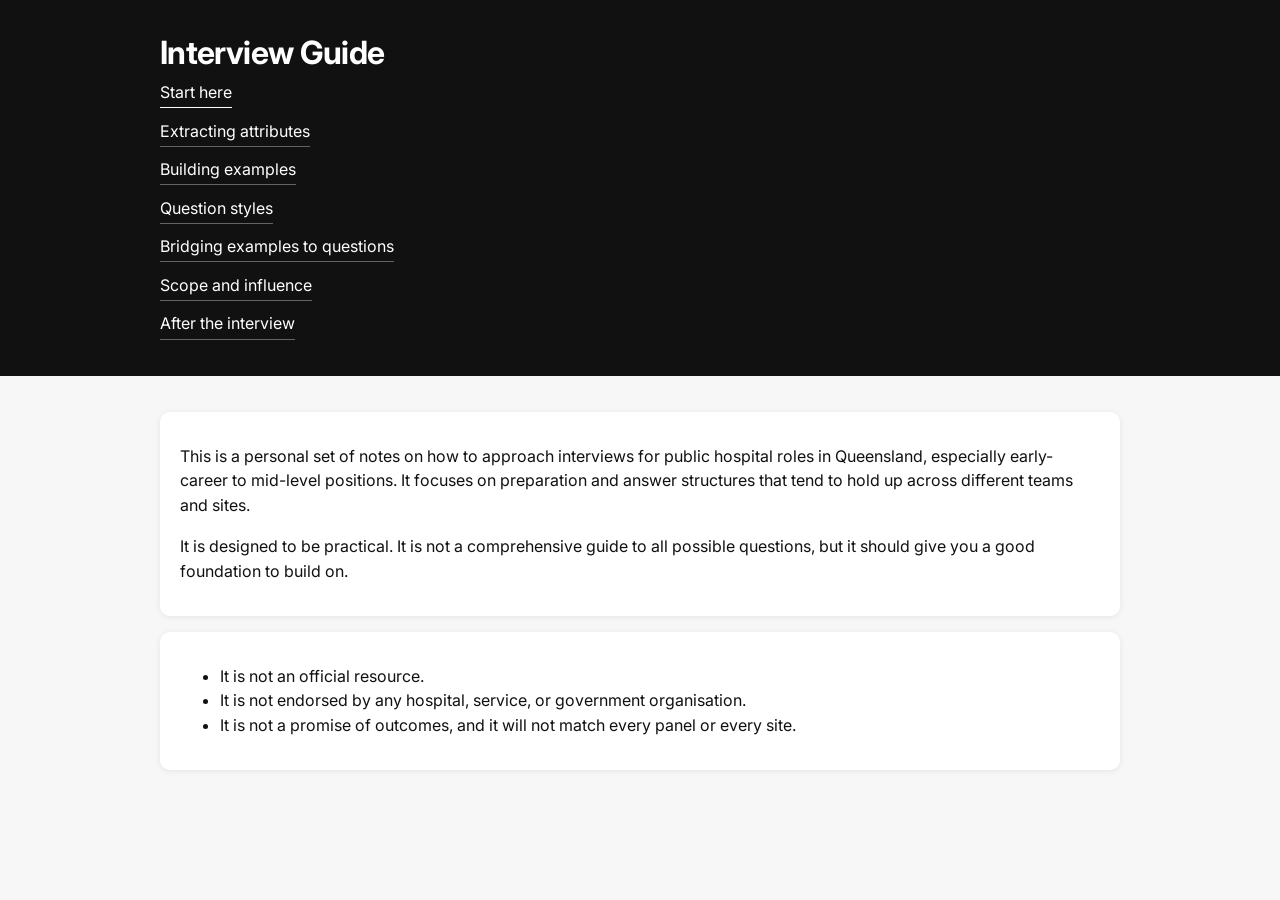
==== commit 9a69511c: "Change title to 'Interview Guide' and update content Updated the title and header to reflect a more " ====
--- a/index.html
+++ b/index.html
@@ -4,7 +4,7 @@
   <meta charset="utf-8" />
   <meta name="viewport" content="width=device-width, initial-scale=1" />
 
-  <title>Interview Prep Notes</title>
+  <title>Interview Guide</title>
 
   <!-- Nicer font (Google Fonts) -->
   <link rel="preconnect" href="https://fonts.googleapis.com" />
@@ -18,8 +18,7 @@
 <body>
   <header class="site-header">
     <div class="container">
-      <h1>Interview Prep Notes</h1>
-      <p class="subtitle">For public hospital medicines roles in Queensland</p>
+      <h1>Interview Guide</h1>
 
       <nav class="nav" aria-label="Guide navigation">
         <a href="index.html" aria-current="page">Start here</a>
@@ -35,58 +34,23 @@
 
   <main class="container">
     <section class="card">
-      <h2>What this is</h2>
       <p>
         This is a personal set of notes on how to approach interviews for public hospital roles in Queensland,
-        especially early-career to mid-level positions within medicines services.
-        It focuses on preparation habits and answer structures that tend to hold up across different teams and sites.
+        especially early-career to mid-level positions.
+        It focuses on preparation and answer structures that tend to hold up across different teams and sites.
       </p>
       <p>
-        It is designed to be practical. You can skim it quickly, or use it like a workbook and build your own
-        set of examples as you go.
+        It is designed to be practical. It is not a comprehensive guide to all possible questions, but it should give you a good foundation to build on. 
       </p>
     </section>
 
     <section class="card">
-      <h2>What this is not</h2>
       <ul>
         <li>It is not an official resource.</li>
         <li>It is not endorsed by any hospital, service, or government organisation.</li>
         <li>It is not a promise of outcomes, and it will not match every panel or every site.</li>
       </ul>
-      <p>
-        Treat it as a starting point, then adjust based on the role, the local context, and your own strengths.
-      </p>
     </section>
-
-    <section class="card">
-      <h2>How to use this guide</h2>
-      <ol>
-        <li>Start with the position description and extract the key themes.</li>
-        <li>Choose a small set of strengths you can prove with real examples.</li>
-        <li>Build a short example bank you can adapt to different question wording.</li>
-        <li>Practise answering out loud and tighten your timing.</li>
-        <li>On the day, listen for the theme, then choose the best-fit example and structure it clearly.</li>
-      </ol>
-    </section>
-
-    <section class="card">
-      <h2>Quick prep checklist</h2>
-      <ul>
-        <li>I can describe what the role is trying to achieve in one sentence.</li>
-        <li>I have 6 to 10 examples written as dot points (not scripts).</li>
-        <li>Each example includes: the risk, my action, and the outcome.</li>
-        <li>I can explain how I prioritise when everything feels urgent.</li>
-        <li>I have two thoughtful questions to ask the panel at the end.</li>
-      </ul>
-    </section>
-
-    <footer class="footer">
-      <p>
-        Note: These pages use plain language on purpose. If you prefer a more formal style, you can rewrite
-        any section in your own voice.
-      </p>
-    </footer>
   </main>
 </body>
 </html>
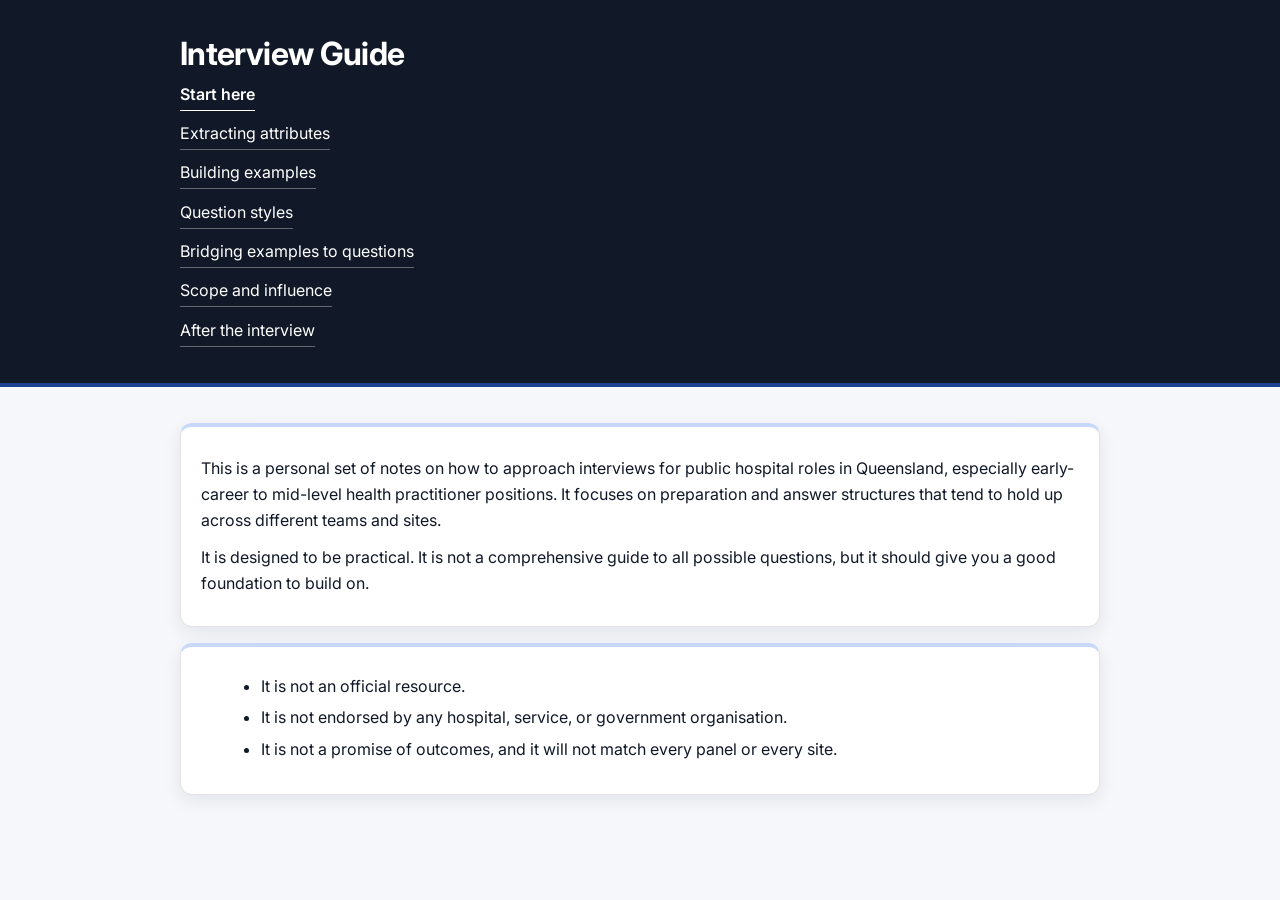
==== commit 14f4cccc: "Update description for interview notes" ====
--- a/index.html
+++ b/index.html
@@ -36,7 +36,7 @@
     <section class="card">
       <p>
         This is a personal set of notes on how to approach interviews for public hospital roles in Queensland,
-        especially early-career to mid-level positions.
+        especially early-career to mid-level health practitioner positions.
         It focuses on preparation and answer structures that tend to hold up across different teams and sites.
       </p>
       <p>
--- a/assets/styles.css
+++ b/assets/styles.css
@@ -1,13 +1,35 @@
 :root {
   font-family: "Inter", system-ui, -apple-system, "Segoe UI", Roboto, Helvetica, Arial, sans-serif;
-  line-height: 1.55;
+  line-height: 1.6;
   font-size: 16px;
+
+  --bg: #f6f7fb;
+  --card: #ffffff;
+  --text: #111827;
+  --muted: rgba(17, 24, 39, 0.72);
+
+  --border: rgba(17, 24, 39, 0.12);
+  --shadow: 0 6px 18px rgba(17, 24, 39, 0.08);
+  --radius: 12px;
+
+  --accent-blue: #2563eb;
+  --accent-teal: #06b6d4;
+  --accent-purple: #7c3aed;
+  --accent-amber: #f59e0b;
+  --accent-green: #16a34a;
+
+  --header-bg: #111827;
+  --header-text: #ffffff;
+}
+
+* {
+  box-sizing: border-box;
 }
 
 body {
   margin: 0;
-  background: #f7f7f7;
-  color: #111;
+  background: var(--bg);
+  color: var(--text);
 }
 
 .container {
@@ -17,8 +39,9 @@
 }
 
 .site-header {
-  background: #111;
-  color: #fff;
+  background: var(--header-bg);
+  color: var(--header-text);
+  border-bottom: 4px solid rgba(37, 99, 235, 0.55);
 }
 
 .site-header h1 {
@@ -32,43 +55,178 @@
   opacity: 0.9;
 }
 
+/* Navigation: simple, no bubbles */
 .nav {
   display: flex;
-  flex-direction: column; /* this makes the links one per line */
+  flex-direction: column;
   align-items: flex-start;
   gap: 0.5rem;
   padding-bottom: 1rem;
 }
 
 .nav a {
-  color: #fff;
+  color: var(--header-text);
   text-decoration: none;
   border-bottom: 1px solid rgba(255, 255, 255, 0.35);
   padding: 0.15rem 0;
 }
 
 .nav a:hover {
-  border-bottom-color: rgba(255, 255, 255, 0.8);
+  border-bottom-color: rgba(255, 255, 255, 0.85);
 }
 
 .nav a[aria-current="page"] {
-  border-bottom-color: #fff;
+  border-bottom-color: #ffffff;
+  font-weight: 600;
+}
+
+a {
+  color: var(--accent-blue);
+}
+
+a:hover {
+  text-decoration: underline;
 }
 
 .card {
-  background: #fff;
-  border-radius: 10px;
-  padding: 1rem 1.25rem;
+  background: var(--card);
+  border-radius: var(--radius);
+  padding: 1.1rem 1.25rem;
   margin: 1rem 0;
-  box-shadow: 0 1px 6px rgba(0, 0, 0, 0.08);
-}
+  border: 1px solid var(--border);
+  box-shadow: var(--shadow);
+  border-top: 4px solid rgba(37, 99, 235, 0.25);
+}
+
+.card--blue { border-top-color: rgba(37, 99, 235, 0.55); }
+.card--teal { border-top-color: rgba(6, 182, 212, 0.55); }
+.card--purple { border-top-color: rgba(124, 58, 237, 0.55); }
+.card--amber { border-top-color: rgba(245, 158, 11, 0.70); }
 
 h2 {
   margin-top: 0;
   letter-spacing: -0.01em;
-}
-
-.footer {
-  margin: 2rem 0 1rem 0;
-  opacity: 0.8;
-}
+  display: flex;
+  align-items: baseline;
+  gap: 0.6rem;
+}
+
+h2::before {
+  content: "";
+  width: 10px;
+  height: 10px;
+  border-radius: 3px;
+  background: rgba(37, 99, 235, 0.85);
+  display: inline-block;
+}
+
+.card--teal h2::before { background: rgba(6, 182, 212, 0.95); }
+.card--purple h2::before { background: rgba(124, 58, 237, 0.95); }
+.card--amber h2::before { background: rgba(245, 158, 11, 0.98); }
+
+p {
+  margin: 0.75rem 0;
+}
+
+.muted {
+  color: var(--muted);
+}
+
+.two-col {
+  display: grid;
+  gap: 1rem;
+  margin-top: 0.75rem;
+}
+
+@media (min-width: 860px) {
+  .two-col {
+    grid-template-columns: 1fr 1fr;
+  }
+}
+
+.box {
+  border: 1px solid var(--border);
+  border-radius: 12px;
+  padding: 0.9rem 1rem;
+  background: rgba(37, 99, 235, 0.04);
+}
+
+.box--plain {
+  background: rgba(17, 24, 39, 0.02);
+}
+
+.callout {
+  border-left: 5px solid rgba(37, 99, 235, 0.80);
+  background: rgba(37, 99, 235, 0.08);
+  padding: 0.85rem 1rem;
+  border-radius: 12px;
+  margin: 0.9rem 0;
+}
+
+.callout.tip {
+  border-left-color: rgba(22, 163, 74, 0.85);
+  background: rgba(22, 163, 74, 0.10);
+}
+
+.callout.warn {
+  border-left-color: rgba(245, 158, 11, 0.92);
+  background: rgba(245, 158, 11, 0.12);
+}
+
+.callout.note {
+  border-left-color: rgba(124, 58, 237, 0.85);
+  background: rgba(124, 58, 237, 0.09);
+}
+
+table {
+  width: 100%;
+  border-collapse: collapse;
+  margin: 0.85rem 0;
+  border-radius: 12px;
+  overflow: hidden;
+  border: 1px solid var(--border);
+}
+
+th, td {
+  text-align: left;
+  vertical-align: top;
+  padding: 0.75rem 0.85rem;
+  border-bottom: 1px solid var(--border);
+}
+
+th {
+  background: rgba(17, 24, 39, 0.04);
+  font-weight: 700;
+}
+
+tr:last-child td {
+  border-bottom: none;
+}
+
+ul, ol {
+  margin: 0.6rem 0 0.9rem 1.25rem;
+}
+
+li {
+  margin: 0.35rem 0;
+}
+
+pre {
+  margin: 0.75rem 0 0 0;
+  padding: 0.85rem 0.95rem;
+  border-radius: 12px;
+  border: 1px solid rgba(17, 24, 39, 0.18);
+  background: #0b1020;
+  color: #f8fafc;
+  overflow: auto;
+  white-space: pre-wrap;
+  word-break: break-word;
+  line-height: 1.45;
+  font-size: 0.95rem;
+}
+
+hr {
+  border: 0;
+  border-top: 1px solid var(--border);
+  margin: 1.1rem 0;
+}
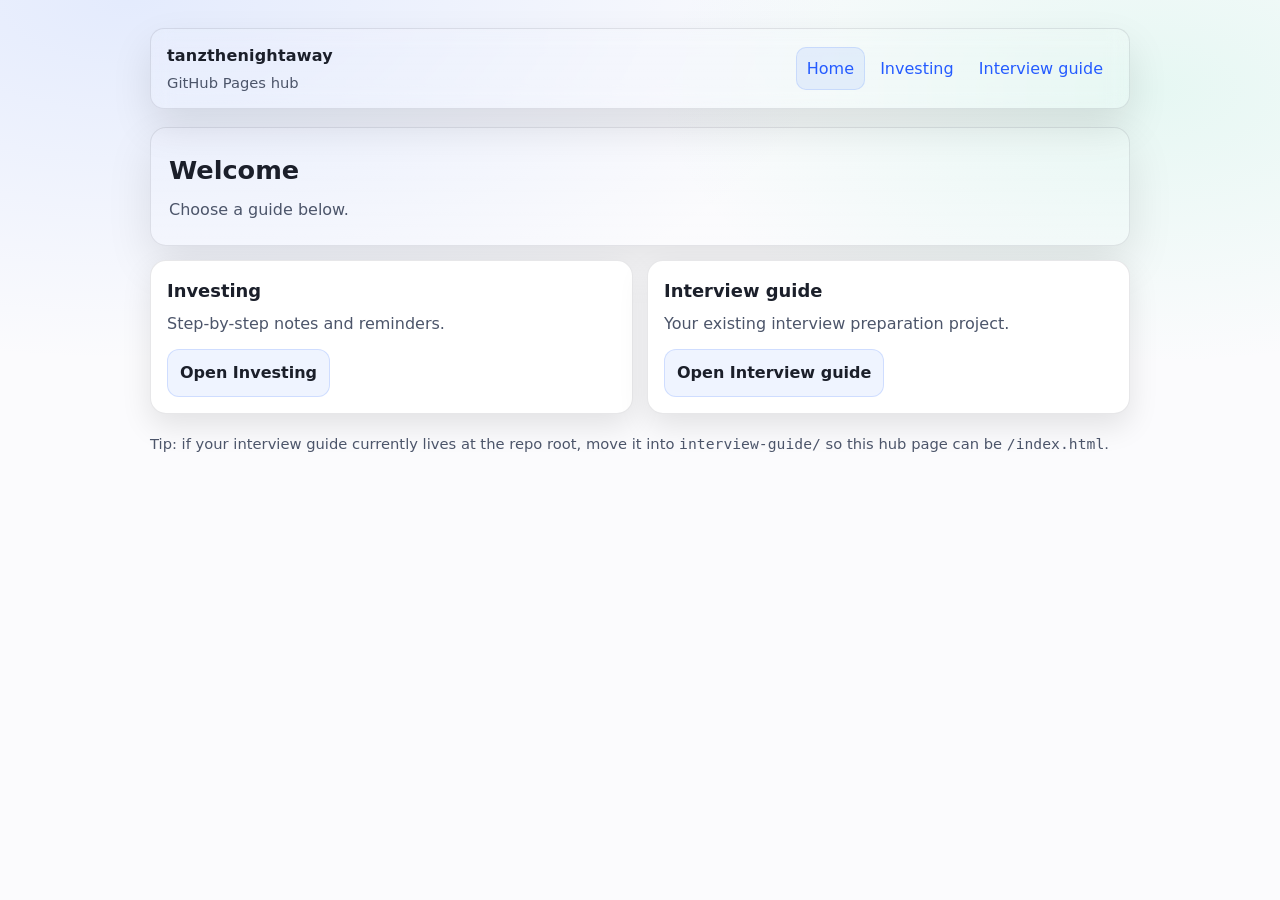
==== commit 8a6192be: "Add files via upload" ====
--- a/index.html
+++ b/index.html
@@ -1,56 +1,51 @@
 <!doctype html>
-<html lang="en">
+<html lang="en-GB">
 <head>
-  <meta charset="utf-8" />
-  <meta name="viewport" content="width=device-width, initial-scale=1" />
-
-  <title>Interview Guide</title>
-
-  <!-- Nicer font (Google Fonts) -->
-  <link rel="preconnect" href="https://fonts.googleapis.com" />
-  <link rel="preconnect" href="https://fonts.gstatic.com" crossorigin />
-  <link href="https://fonts.googleapis.com/css2?family=Inter:wght@400;600;700&display=swap" rel="stylesheet" />
-
-  <!-- Your site styling -->
-  <link rel="stylesheet" href="assets/styles.css" />
+  <meta charset="utf-8">
+  <meta name="viewport" content="width=device-width, initial-scale=1">
+  <title>tanzthenightaway</title>
+  <meta name="description" content="A small set of guides hosted on GitHub Pages.">
+  <link rel="stylesheet" href="assets/css/site.css">
 </head>
-
 <body>
-  <header class="site-header">
-    <div class="container">
-      <h1>Interview Guide</h1>
-
-      <nav class="nav" aria-label="Guide navigation">
-        <a href="index.html" aria-current="page">Start here</a>
-        <a href="extracting-attributes.html">Extracting attributes</a>
-        <a href="building-examples.html">Building examples</a>
-        <a href="question-styles.html">Question styles</a>
-        <a href="bridging-examples.html">Bridging examples to questions</a>
-        <a href="scope-and-influence.html">Scope and influence</a>
-        <a href="after-the-interview.html">After the interview</a>
-      </nav>
+<a class="skip" href="#main">Skip to content</a>
+<div class="container">
+  <header class="site" role="banner">
+    <div class="brand">
+      <div class="title">tanzthenightaway</div>
+      <div class="subtitle">GitHub Pages hub</div>
     </div>
+    <nav aria-label="Site">
+      <a href="./">Home</a>
+      <a href="investing/">Investing</a>
+      <a href="interview-guide/">Interview guide</a>
+    </nav>
   </header>
 
-  <main class="container">
-    <section class="card">
-      <p>
-        This is a personal set of notes on how to approach interviews for public hospital roles in Queensland,
-        especially early-career to mid-level health practitioner positions.
-        It focuses on preparation and answer structures that tend to hold up across different teams and sites.
-      </p>
-      <p>
-        It is designed to be practical. It is not a comprehensive guide to all possible questions, but it should give you a good foundation to build on. 
-      </p>
+  <main id="main">
+    <section class="hero">
+      <h1>Welcome</h1>
+      <p>Choose a guide below.</p>
     </section>
 
-    <section class="card">
-      <ul>
-        <li>It is not an official resource.</li>
-        <li>It is not endorsed by any hospital, service, or government organisation.</li>
-        <li>It is not a promise of outcomes, and it will not match every panel or every site.</li>
-      </ul>
+    <section class="grid" aria-label="Guides">
+      <article class="card">
+        <h2>Investing</h2>
+        <p>Step-by-step notes and reminders.</p>
+        <a class="cta" href="investing/">Open Investing</a>
+      </article>
+      <article class="card">
+        <h2>Interview guide</h2>
+        <p>Your existing interview preparation project.</p>
+        <a class="cta" href="interview-guide/">Open Interview guide</a>
+      </article>
     </section>
+
+    <footer>
+      <div>Tip: if your interview guide currently lives at the repo root, move it into <code>interview-guide/</code> so this hub page can be <code>/index.html</code>.</div>
+    </footer>
   </main>
+</div>
+<script src="assets/js/site.js"></script>
 </body>
 </html>
--- a/assets/css/site.css
+++ b/assets/css/site.css
@@ -0,0 +1,180 @@
+:root{
+  --bg: #0b0c10;
+  --panel: #111318;
+  --text: #e6e8ef;
+  --muted: #a7adbd;
+  --link: #7aa2ff;
+  --border: rgba(255,255,255,0.10);
+  --shadow: rgba(0,0,0,0.35);
+  --accent: #7aa2ff;
+}
+@media (prefers-color-scheme: light){
+  :root{
+    --bg: #fbfbfd;
+    --panel: #ffffff;
+    --text: #1b1f2a;
+    --muted: #4c556a;
+    --link: #245bff;
+    --border: rgba(20,27,45,0.10);
+    --shadow: rgba(0,0,0,0.10);
+    --accent: #245bff;
+  }
+}
+*{box-sizing:border-box}
+html,body{height:100%}
+body{
+  margin:0;
+  font-family: ui-sans-serif, system-ui, -apple-system, Segoe UI, Roboto, Helvetica, Arial, "Apple Color Emoji","Segoe UI Emoji";
+  background: radial-gradient(1200px 600px at 10% 0%, rgba(122,162,255,0.18), transparent 60%),
+              radial-gradient(900px 500px at 90% 10%, rgba(80,220,170,0.12), transparent 55%),
+              var(--bg);
+  color:var(--text);
+  line-height:1.6;
+}
+a{color:var(--link); text-decoration:none}
+a:hover{text-decoration:underline}
+.container{
+  width:min(980px, calc(100% - 32px));
+  margin:0 auto;
+  padding:28px 0 56px;
+}
+header.site{
+  display:flex;
+  align-items:center;
+  justify-content:space-between;
+  gap:16px;
+  padding:14px 16px;
+  border:1px solid var(--border);
+  background:linear-gradient(180deg, rgba(255,255,255,0.06), rgba(255,255,255,0.02));
+  border-radius:14px;
+  box-shadow: 0 18px 40px var(--shadow);
+  position:sticky;
+  top:12px;
+  backdrop-filter: blur(10px);
+  z-index:20;
+}
+.brand{
+  display:flex; flex-direction:column; gap:2px;
+}
+.brand .title{font-weight:650; letter-spacing:0.2px}
+.brand .subtitle{color:var(--muted); font-size:0.92rem}
+nav a{
+  display:inline-block;
+  padding:8px 10px;
+  border-radius:10px;
+}
+nav a.active{
+  background:rgba(122,162,255,0.14);
+  border:1px solid rgba(122,162,255,0.25);
+}
+.hero{
+  margin-top:18px;
+  padding:22px 18px;
+  border:1px solid var(--border);
+  border-radius:16px;
+  background:linear-gradient(180deg, rgba(255,255,255,0.06), rgba(255,255,255,0.02));
+  box-shadow: 0 18px 45px var(--shadow);
+}
+.hero h1{margin:0 0 6px; font-size:1.6rem}
+.hero p{margin:0; color:var(--muted)}
+.grid{
+  display:grid;
+  grid-template-columns: repeat(12, 1fr);
+  gap:14px;
+  margin-top:14px;
+}
+.card{
+  grid-column: span 6;
+  border:1px solid var(--border);
+  border-radius:16px;
+  padding:16px;
+  background:var(--panel);
+  box-shadow: 0 12px 30px var(--shadow);
+}
+.card h2{margin:0 0 6px; font-size:1.12rem}
+.card p{margin:0; color:var(--muted)}
+.card .cta{
+  margin-top:12px;
+  display:inline-flex;
+  align-items:center;
+  gap:8px;
+  padding:10px 12px;
+  border-radius:12px;
+  border:1px solid rgba(122,162,255,0.28);
+  background:rgba(122,162,255,0.12);
+  color:var(--text);
+  font-weight:600;
+}
+.card .cta:hover{filter:brightness(1.05); text-decoration:none}
+@media (max-width:760px){
+  .card{grid-column: span 12}
+  header.site{position:static}
+}
+.content{
+  margin-top:14px;
+  padding:18px;
+  border:1px solid var(--border);
+  border-radius:16px;
+  background:var(--panel);
+  box-shadow: 0 12px 30px var(--shadow);
+}
+.content h1{margin-top:0}
+.toc{
+  border:1px solid var(--border);
+  border-radius:14px;
+  padding:14px 14px 10px;
+  background:linear-gradient(180deg, rgba(255,255,255,0.04), rgba(255,255,255,0.02));
+}
+.toc h2{margin:0 0 8px; font-size:1rem}
+.toc ol{margin:0; padding-left:18px}
+.toc a{color:var(--text)}
+.toc a span{color:var(--muted)}
+.step{
+  padding:14px 0;
+  border-bottom:1px solid var(--border);
+}
+.step:last-child{border-bottom:none}
+.step h2{
+  margin:0 0 10px;
+  font-size:1.15rem;
+  display:flex;
+  align-items:baseline;
+  gap:10px;
+}
+.badge{
+  display:inline-flex;
+  align-items:center;
+  justify-content:center;
+  min-width:2.1rem;
+  height:2.1rem;
+  padding:0 10px;
+  border-radius:999px;
+  background:rgba(122,162,255,0.14);
+  border:1px solid rgba(122,162,255,0.28);
+  font-weight:700;
+}
+footer{
+  margin-top:18px;
+  color:var(--muted);
+  font-size:0.92rem;
+}
+.small{font-size:0.92rem; color:var(--muted)}
+.skip{
+  position:absolute;
+  left:-9999px;
+  top:auto;
+  width:1px;
+  height:1px;
+  overflow:hidden;
+}
+.skip:focus{
+  left:16px;
+  top:16px;
+  width:auto;
+  height:auto;
+  padding:10px 12px;
+  border-radius:10px;
+  border:1px solid var(--border);
+  background:var(--panel);
+  z-index:999;
+}
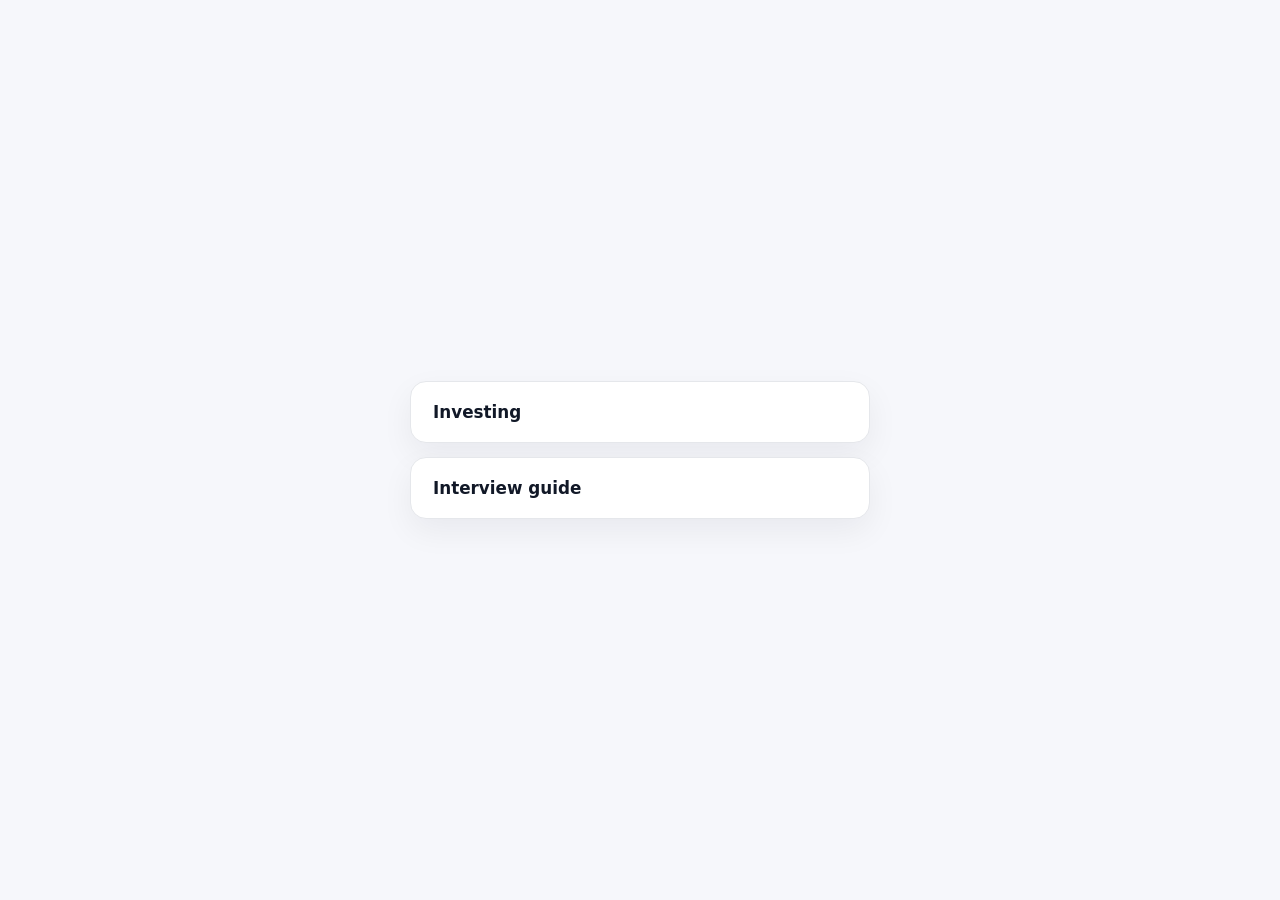
==== commit 12592943: "Add files via upload" ====
--- a/index.html
+++ b/index.html
@@ -4,48 +4,68 @@
   <meta charset="utf-8">
   <meta name="viewport" content="width=device-width, initial-scale=1">
   <title>tanzthenightaway</title>
-  <meta name="description" content="A small set of guides hosted on GitHub Pages.">
-  <link rel="stylesheet" href="assets/css/site.css">
+  <meta name="description" content="Links to the Investing and Interview guide pages.">
+  <style>
+    :root { color-scheme: light dark; }
+    * { box-sizing: border-box; }
+    body {
+      margin: 0;
+      min-height: 100vh;
+      display: grid;
+      place-items: center;
+      padding: 24px;
+      font-family: ui-sans-serif, system-ui, -apple-system, Segoe UI, Roboto, Helvetica, Arial, sans-serif;
+      background: #f6f7fb;
+      color: #111827;
+    }
+    main {
+      width: min(460px, 100%);
+    }
+    .links {
+      display: grid;
+      gap: 14px;
+    }
+    .link-card {
+      display: block;
+      padding: 20px 22px;
+      border: 1px solid #e5e7eb;
+      border-radius: 16px;
+      background: #ffffff;
+      color: inherit;
+      text-decoration: none;
+      font-size: 1.05rem;
+      font-weight: 600;
+      box-shadow: 0 12px 32px rgba(17, 24, 39, 0.06);
+      transition: transform 0.15s ease, box-shadow 0.15s ease, border-color 0.15s ease;
+    }
+    .link-card:hover {
+      transform: translateY(-1px);
+      border-color: #cfd5df;
+      box-shadow: 0 16px 38px rgba(17, 24, 39, 0.10);
+    }
+    @media (prefers-color-scheme: dark) {
+      body {
+        background: #0f1115;
+        color: #f3f4f6;
+      }
+      .link-card {
+        background: #171a21;
+        border-color: #2a2f3a;
+        box-shadow: 0 14px 36px rgba(0, 0, 0, 0.28);
+      }
+      .link-card:hover {
+        border-color: #3a4150;
+        box-shadow: 0 18px 42px rgba(0, 0, 0, 0.34);
+      }
+    }
+  </style>
 </head>
 <body>
-<a class="skip" href="#main">Skip to content</a>
-<div class="container">
-  <header class="site" role="banner">
-    <div class="brand">
-      <div class="title">tanzthenightaway</div>
-      <div class="subtitle">GitHub Pages hub</div>
+  <main aria-label="Site links">
+    <div class="links">
+      <a class="link-card" href="investing">Investing</a>
+      <a class="link-card" href="interview-guide">Interview guide</a>
     </div>
-    <nav aria-label="Site">
-      <a href="./">Home</a>
-      <a href="investing/">Investing</a>
-      <a href="interview-guide/">Interview guide</a>
-    </nav>
-  </header>
-
-  <main id="main">
-    <section class="hero">
-      <h1>Welcome</h1>
-      <p>Choose a guide below.</p>
-    </section>
-
-    <section class="grid" aria-label="Guides">
-      <article class="card">
-        <h2>Investing</h2>
-        <p>Step-by-step notes and reminders.</p>
-        <a class="cta" href="investing/">Open Investing</a>
-      </article>
-      <article class="card">
-        <h2>Interview guide</h2>
-        <p>Your existing interview preparation project.</p>
-        <a class="cta" href="interview-guide/">Open Interview guide</a>
-      </article>
-    </section>
-
-    <footer>
-      <div>Tip: if your interview guide currently lives at the repo root, move it into <code>interview-guide/</code> so this hub page can be <code>/index.html</code>.</div>
-    </footer>
   </main>
-</div>
-<script src="assets/js/site.js"></script>
 </body>
 </html>
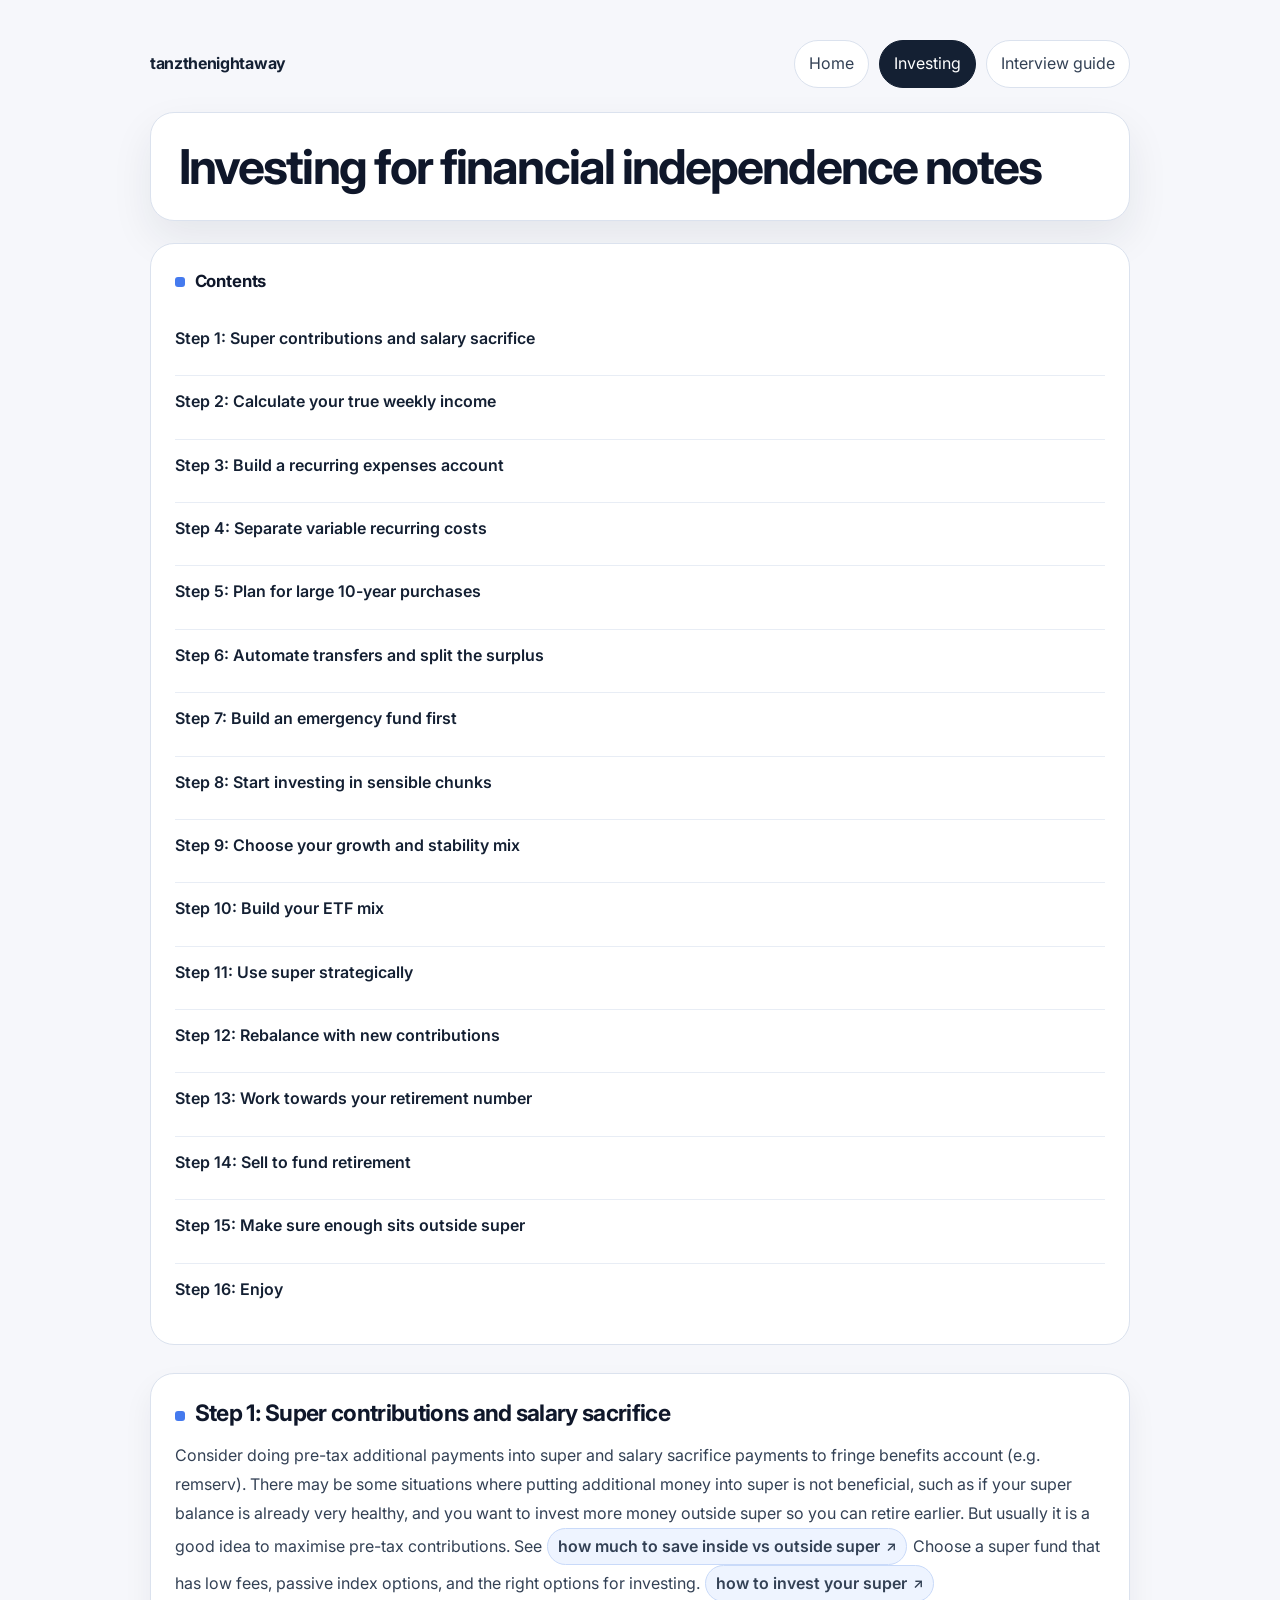
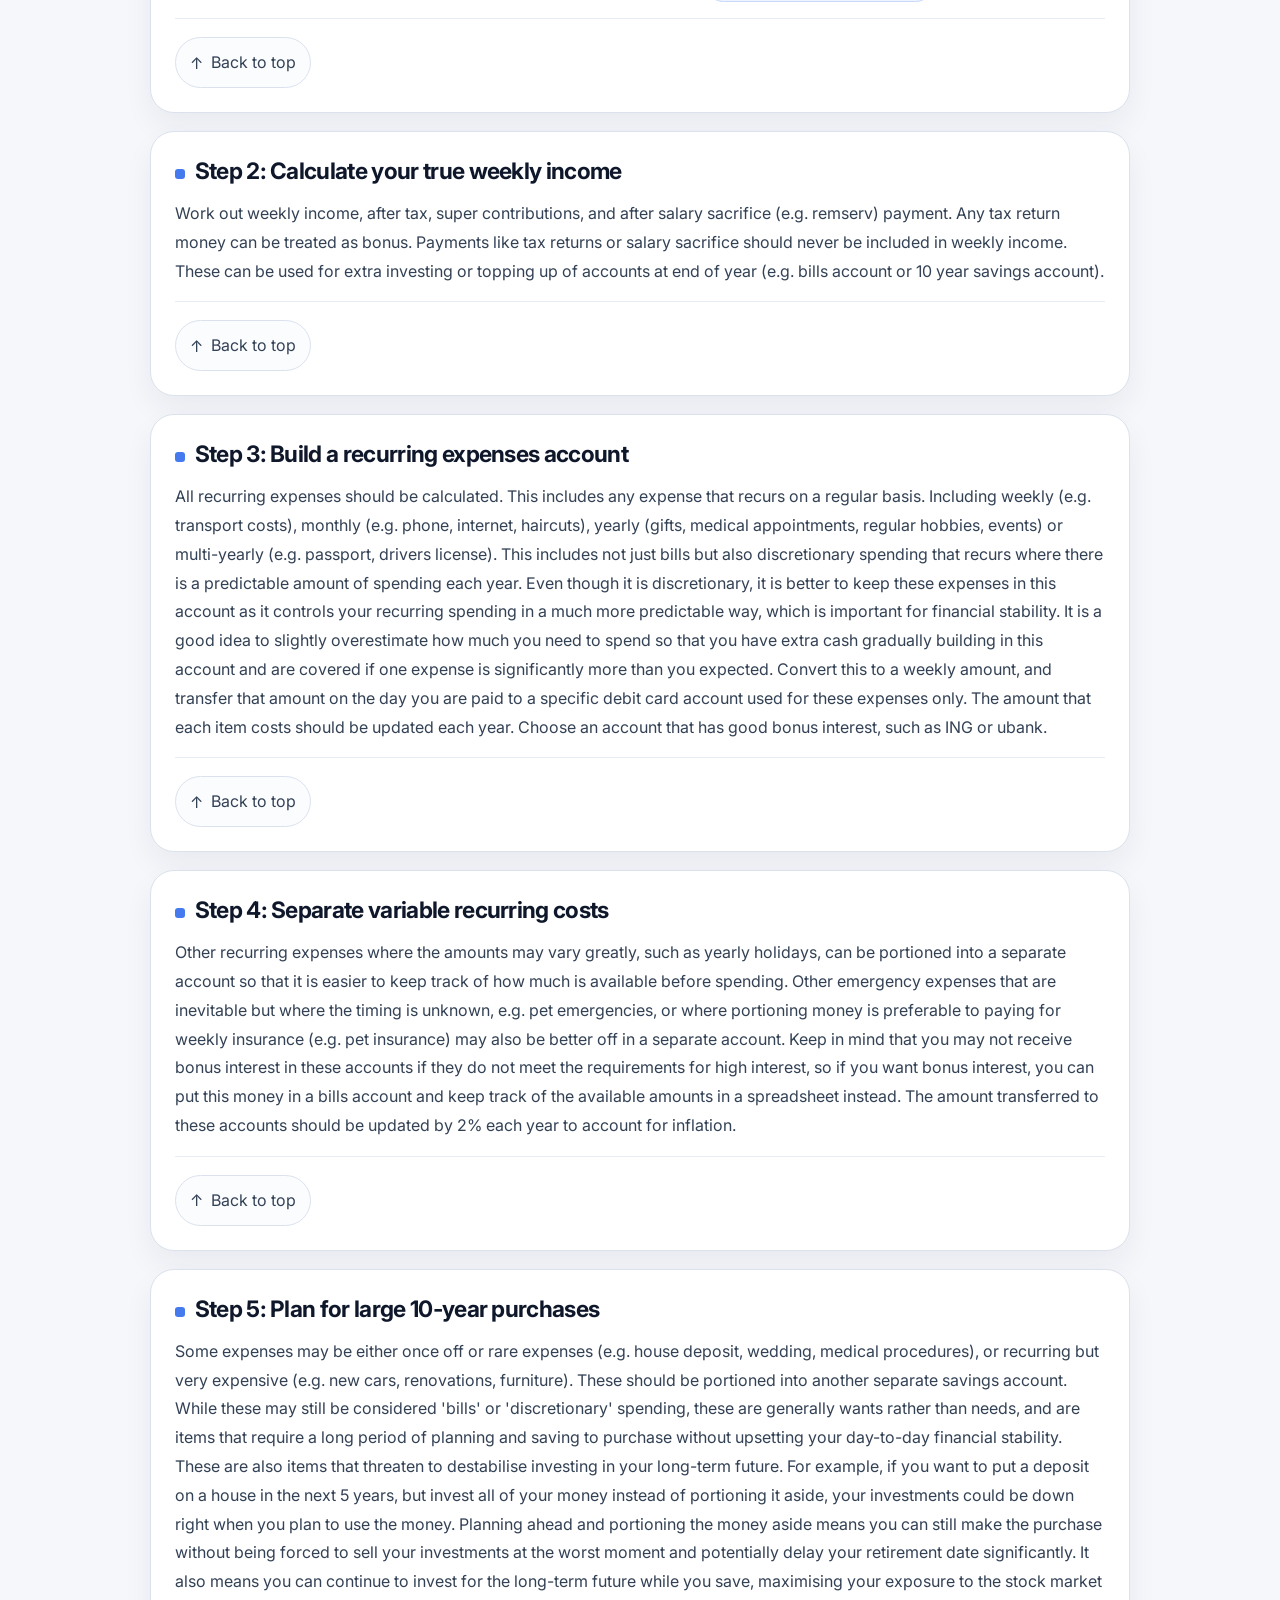
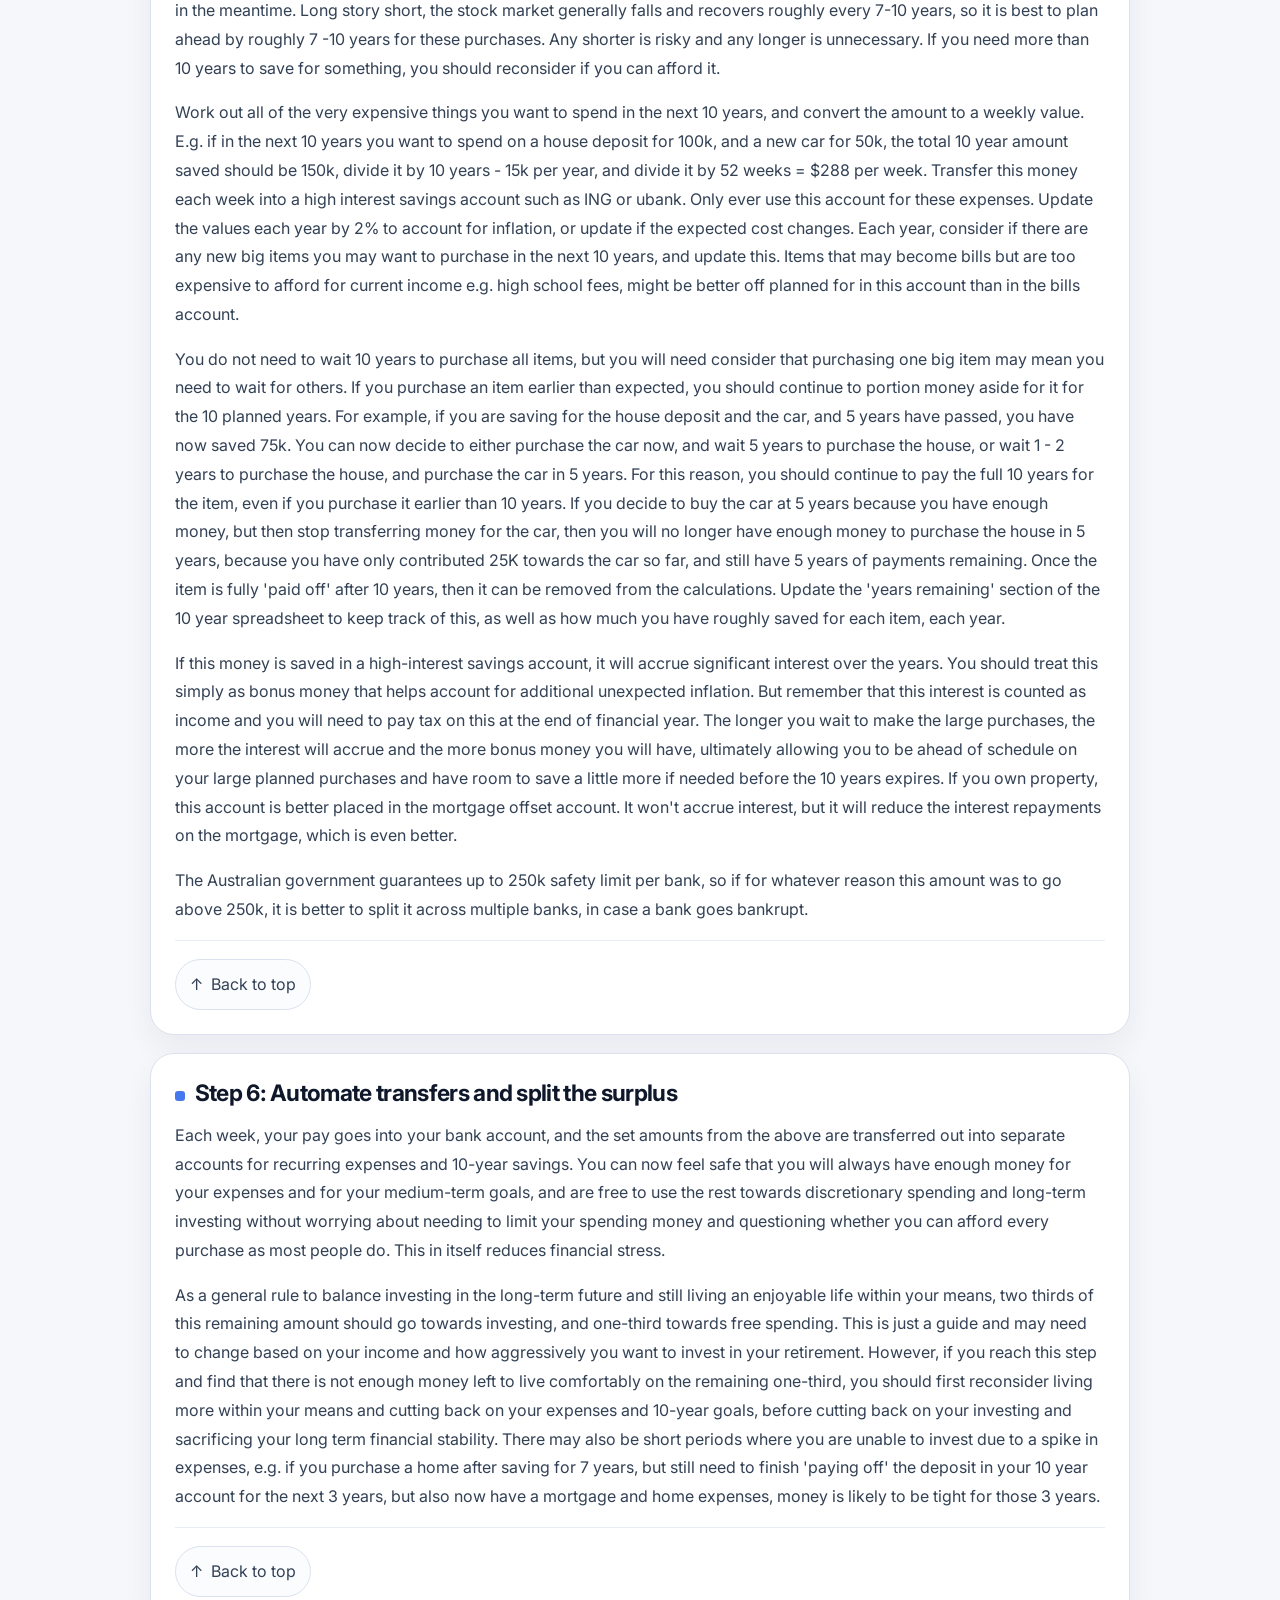
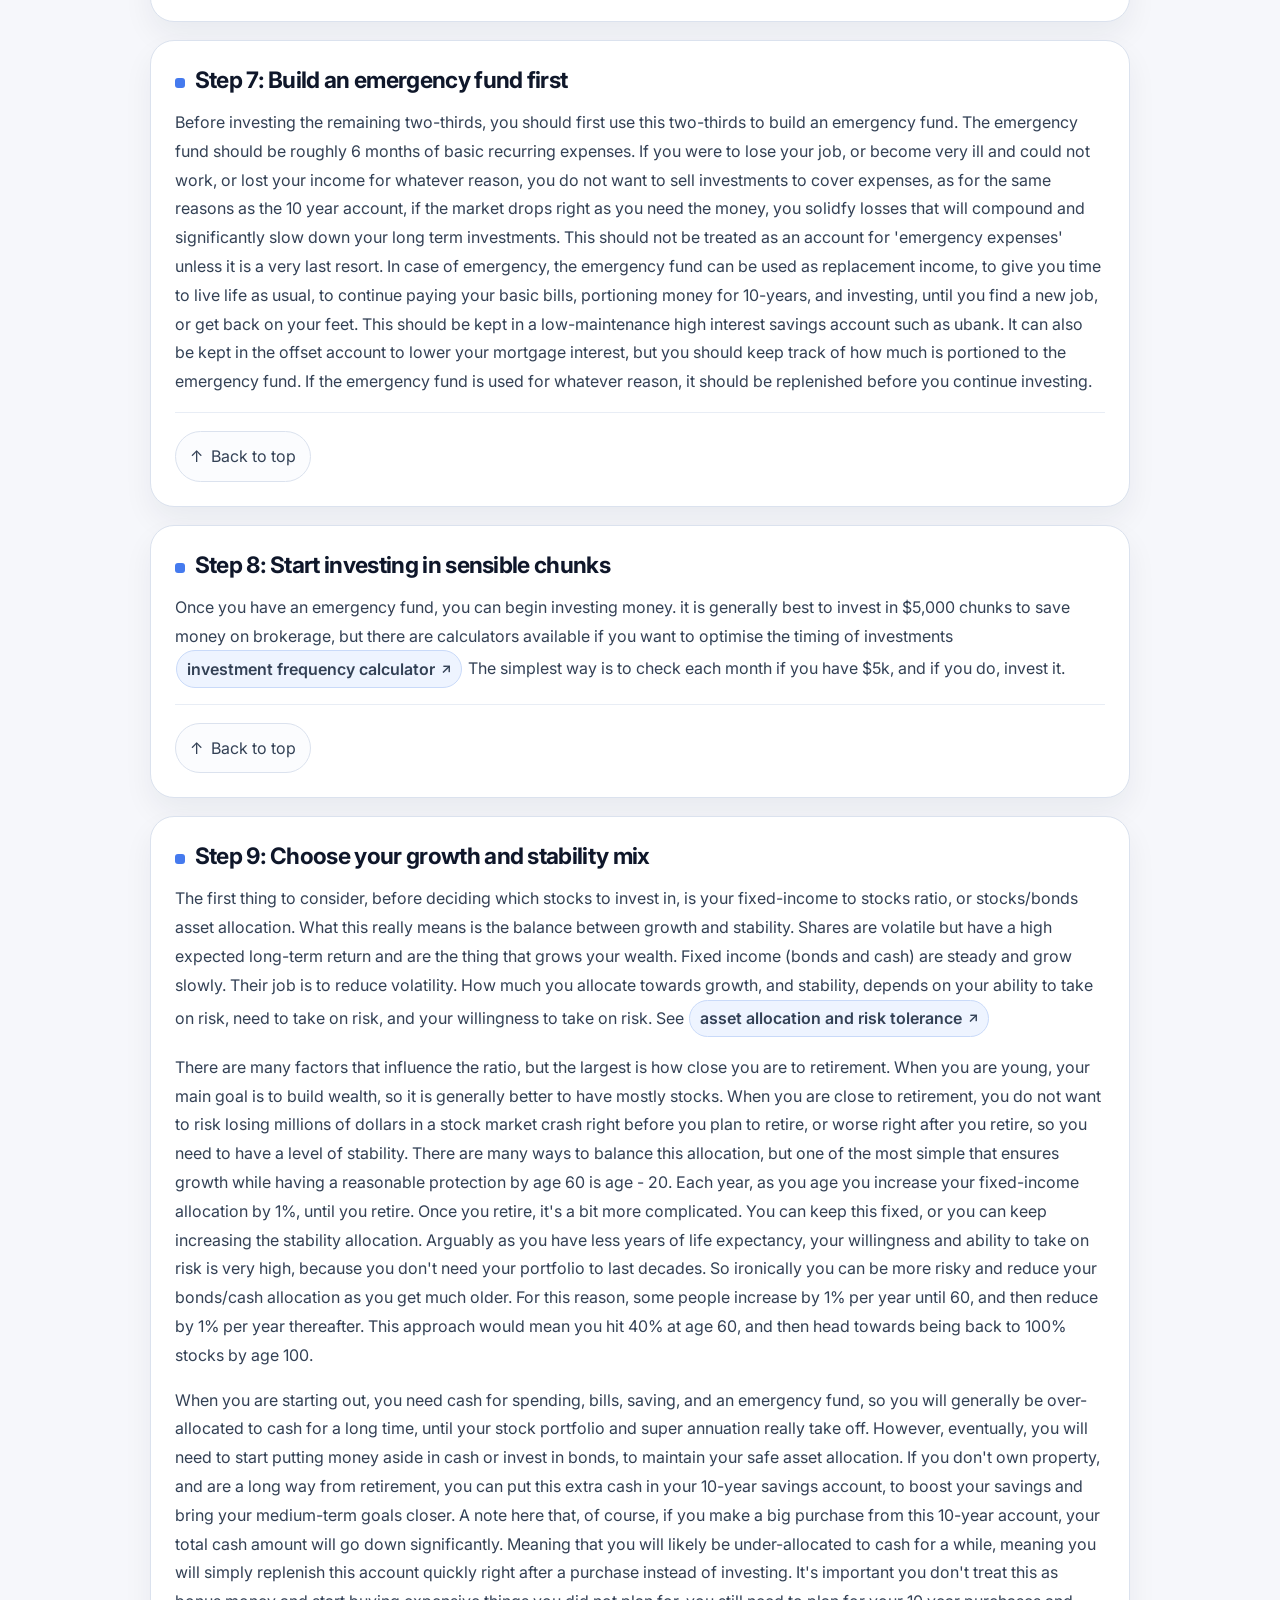
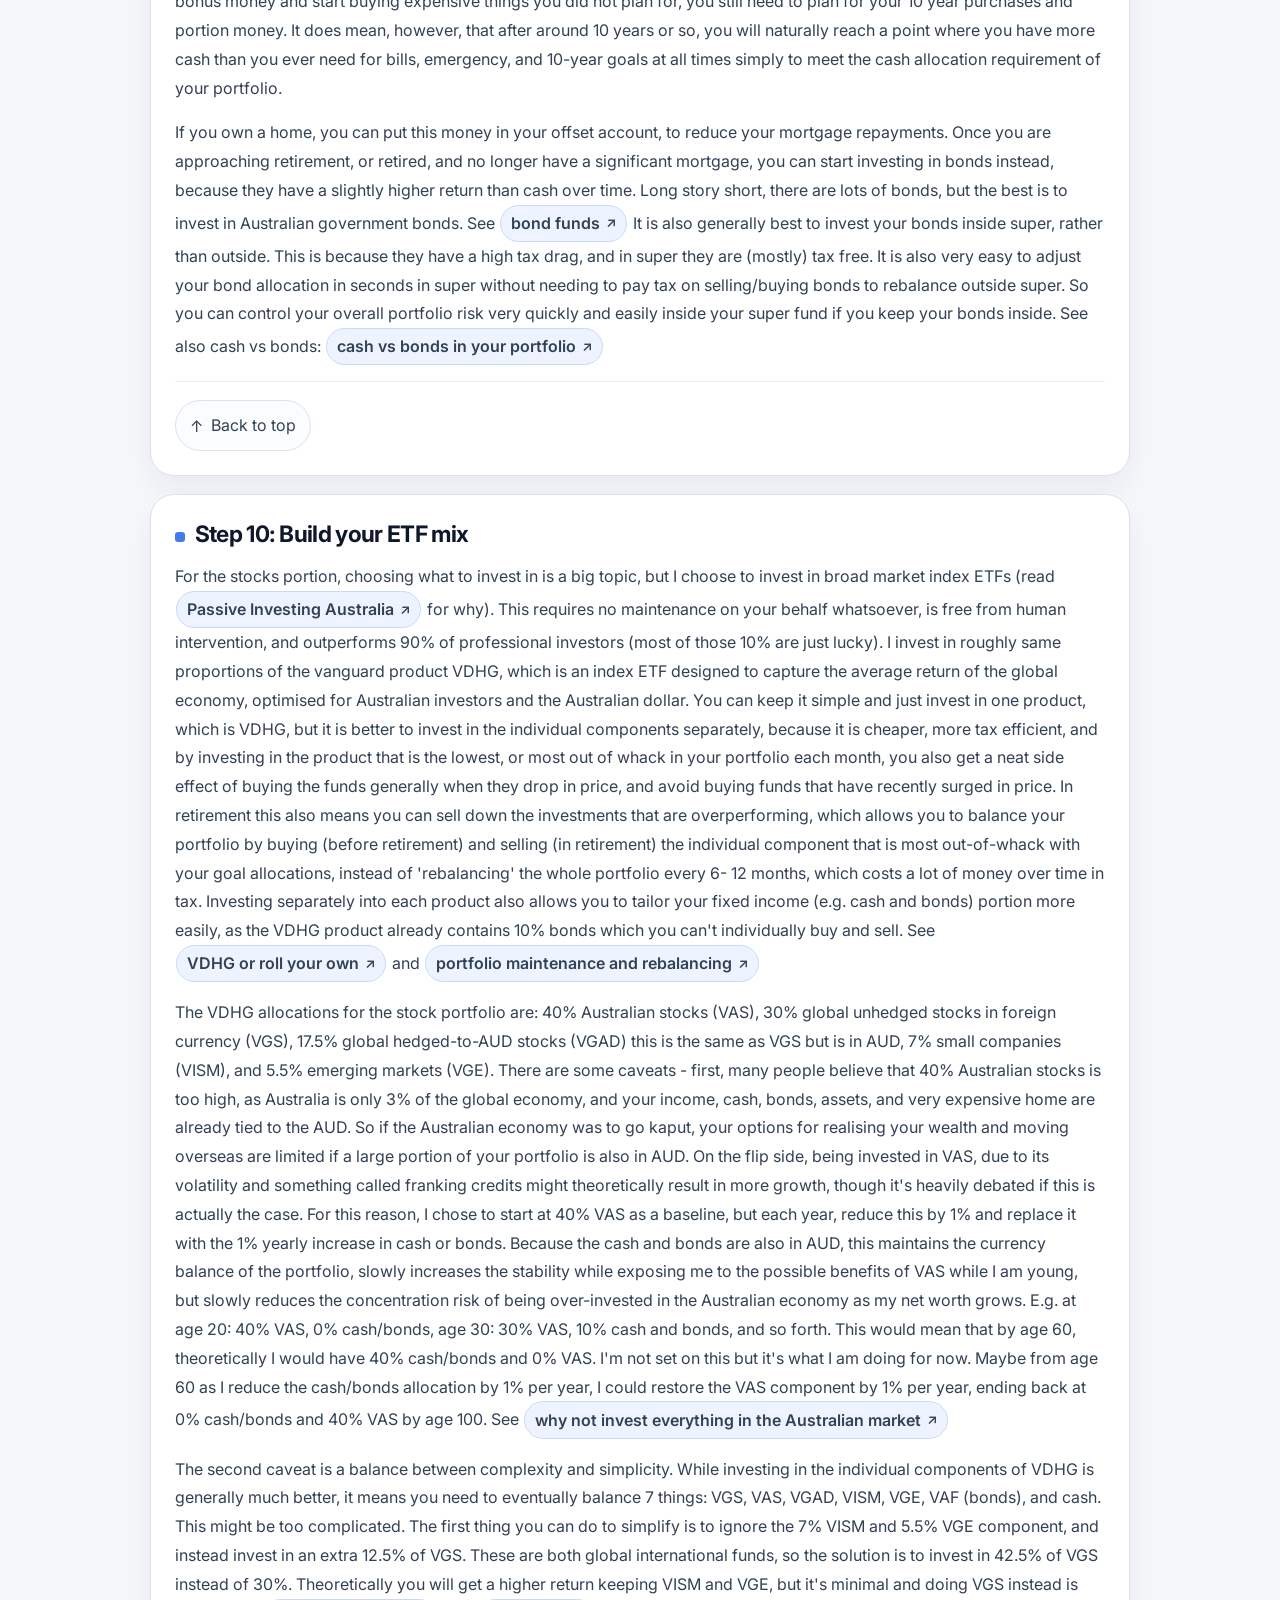
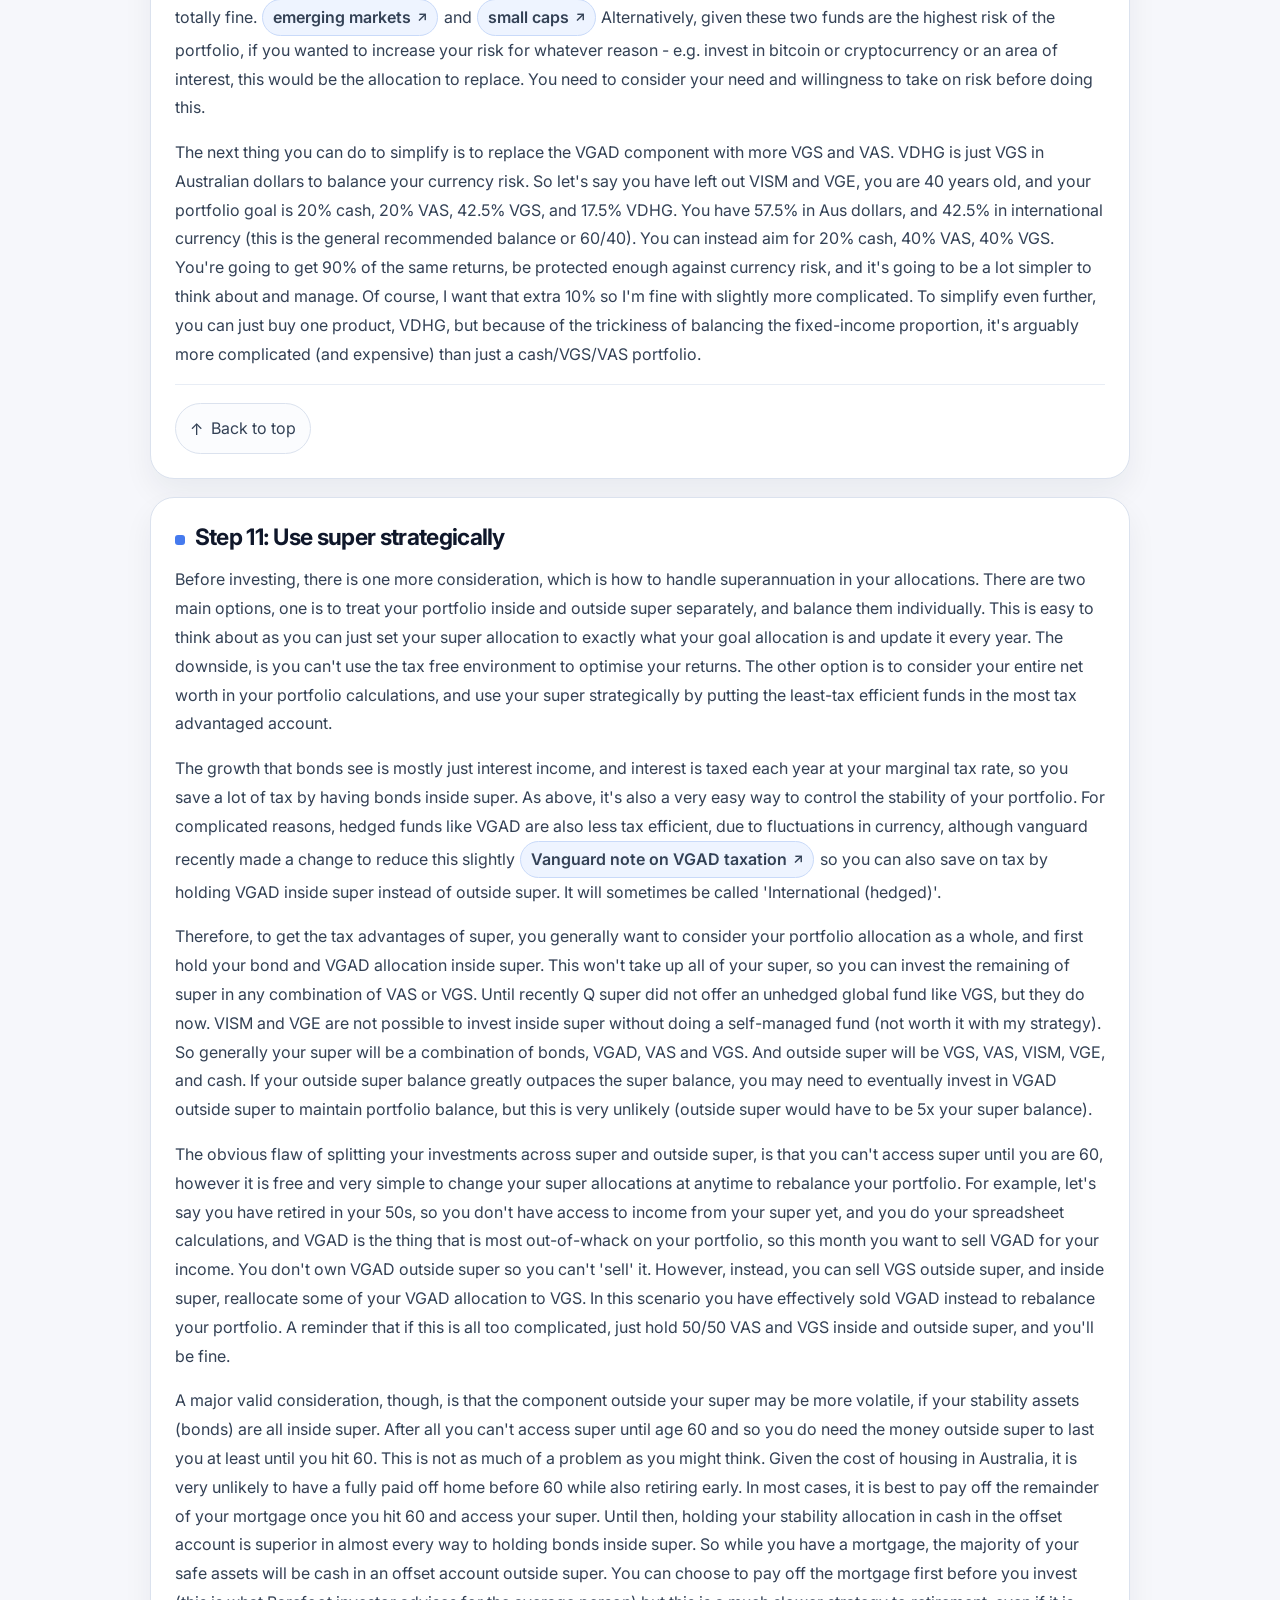
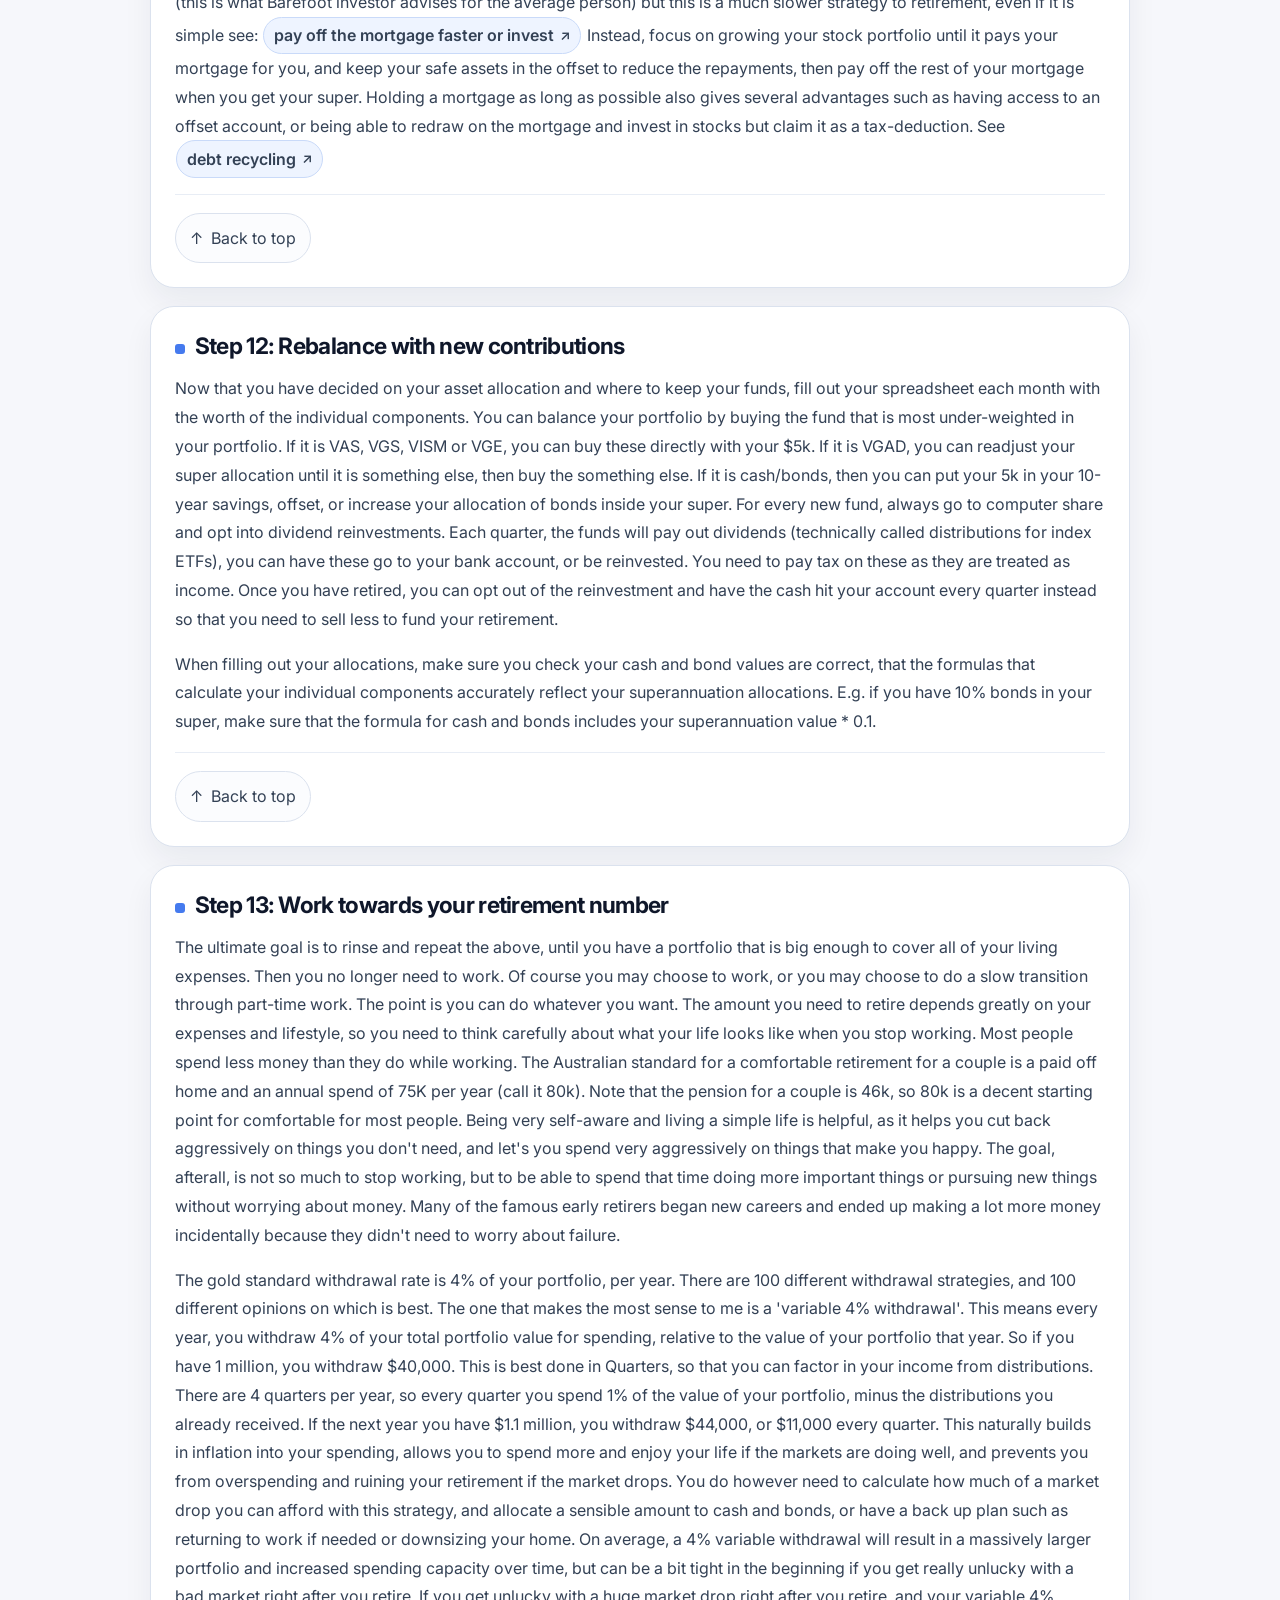
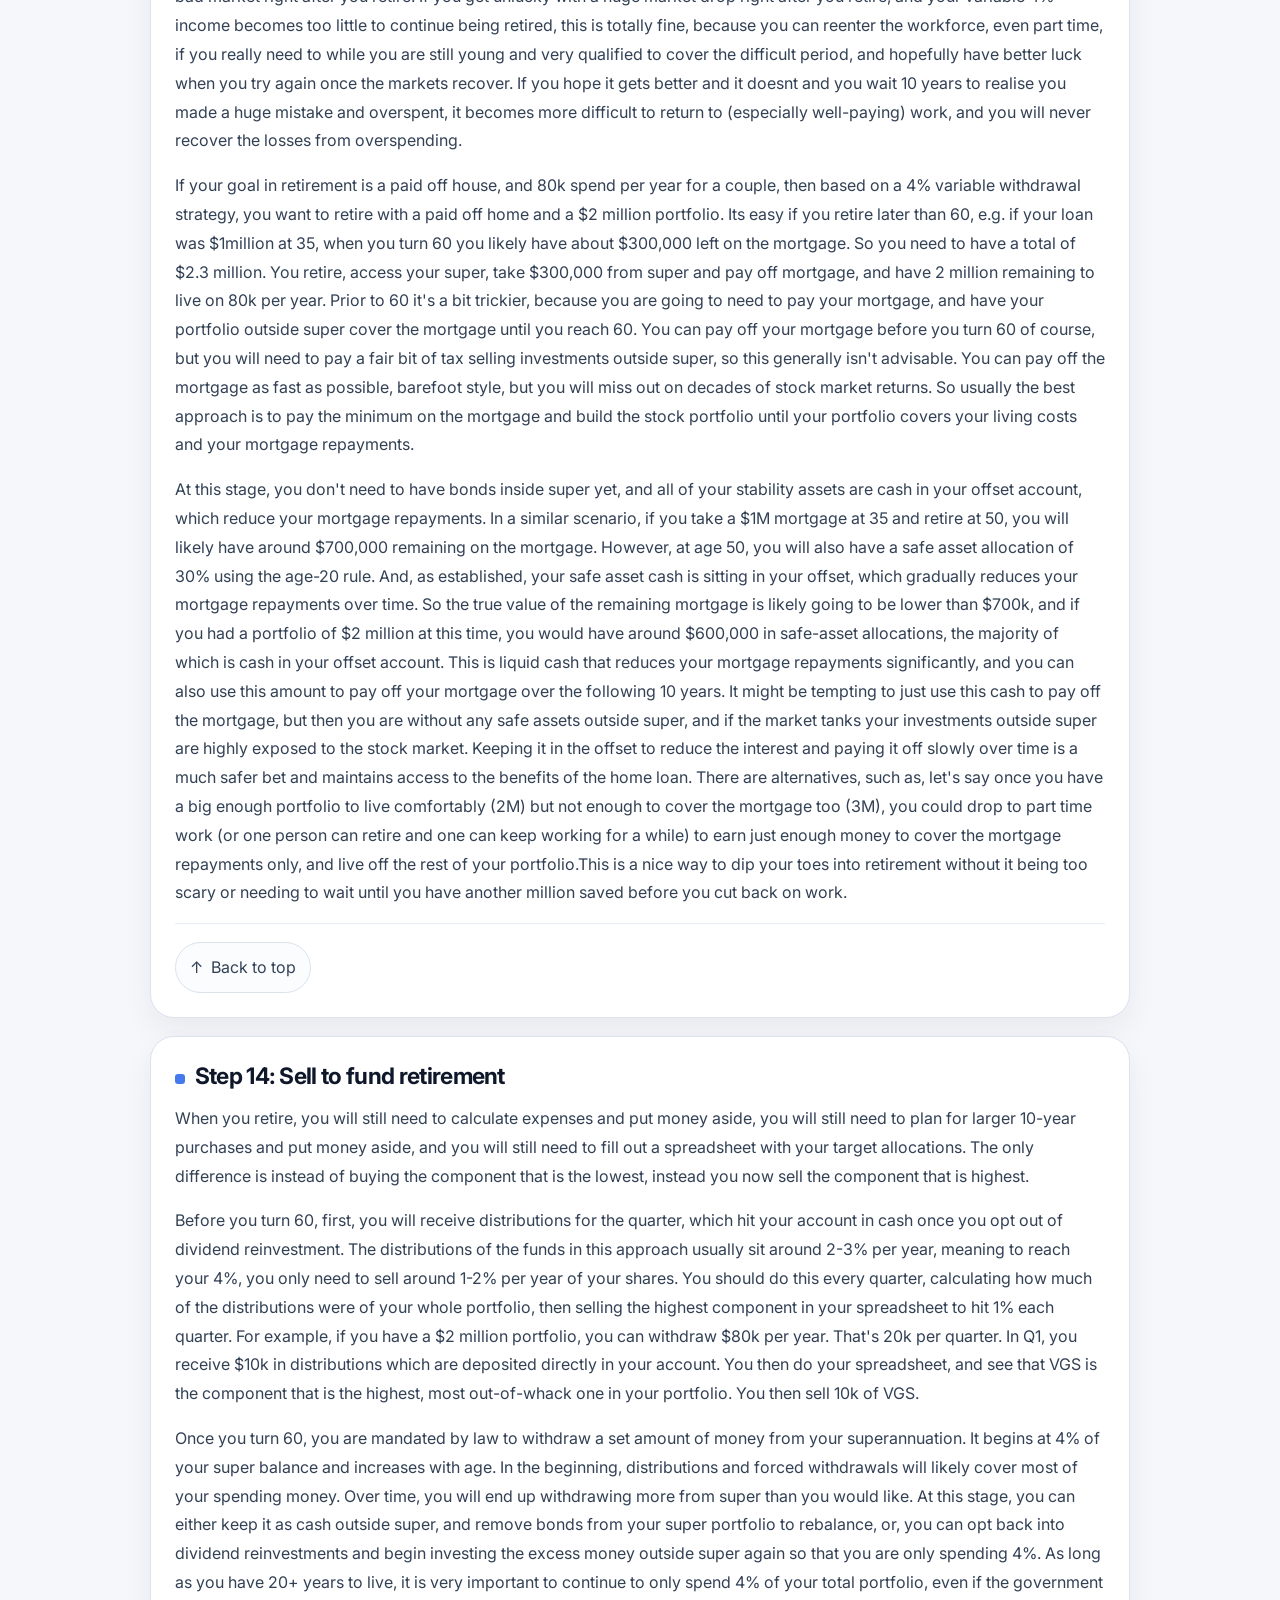
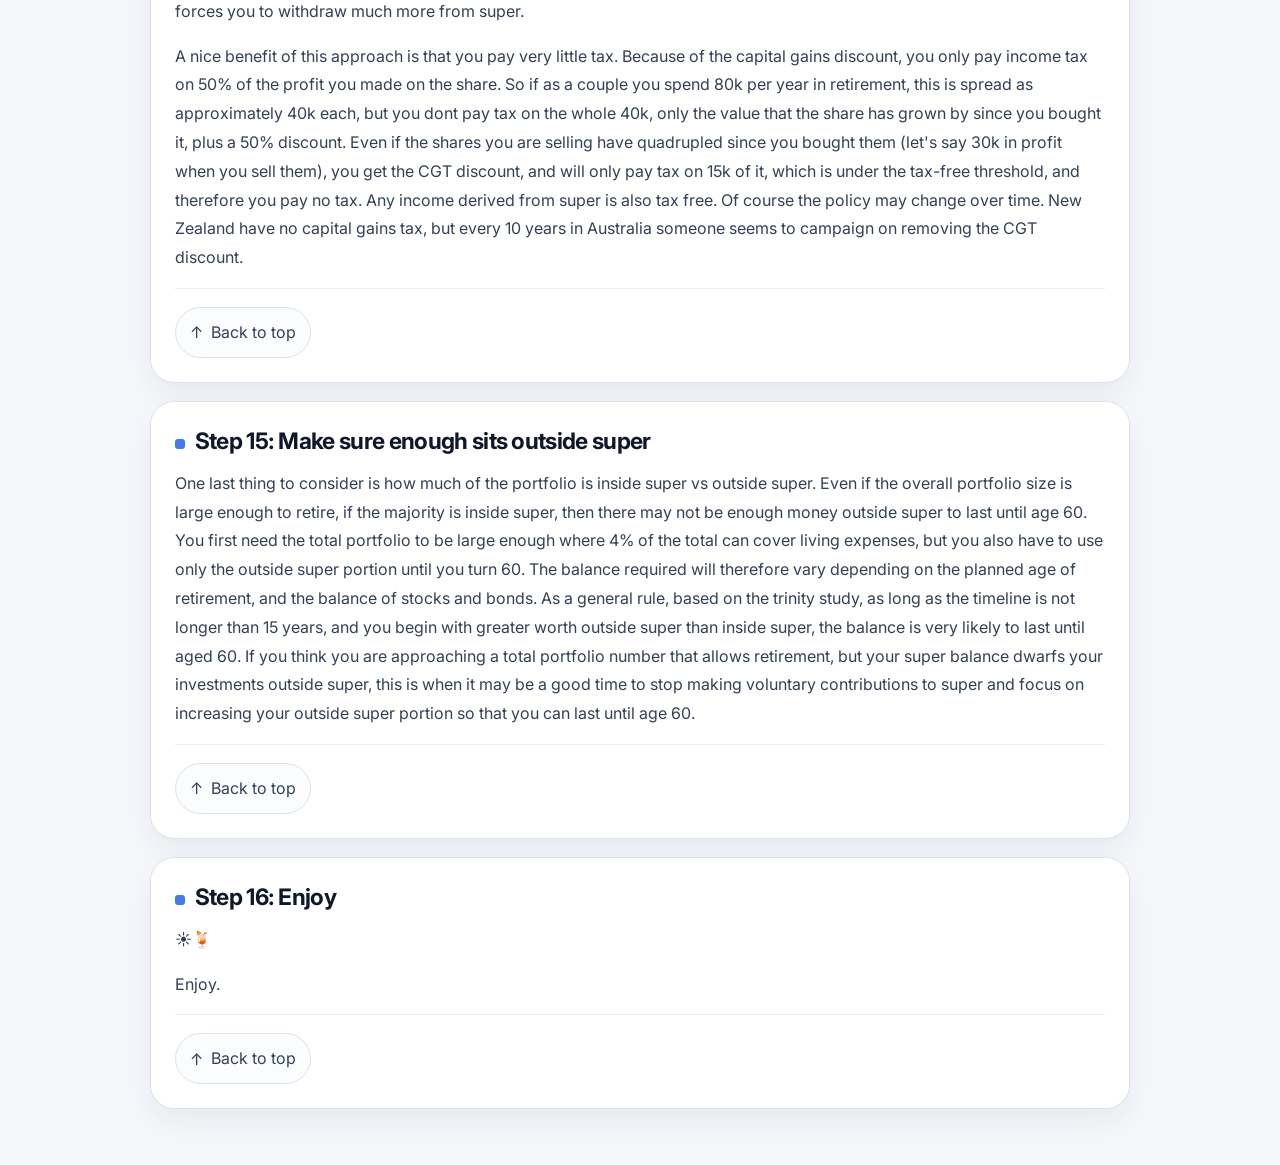
==== commit b35f38c0: "Rename investing_index_updated.html to index.html" ====
--- a/index.html
+++ b/index.html
@@ -1,71 +1,489 @@
 <!doctype html>
 <html lang="en-GB">
 <head>
-  <meta charset="utf-8">
-  <meta name="viewport" content="width=device-width, initial-scale=1">
-  <title>tanzthenightaway</title>
-  <meta name="description" content="Links to the Investing and Interview guide pages.">
-  <style>
-    :root { color-scheme: light dark; }
-    * { box-sizing: border-box; }
-    body {
-      margin: 0;
-      min-height: 100vh;
-      display: grid;
-      place-items: center;
-      padding: 24px;
-      font-family: ui-sans-serif, system-ui, -apple-system, Segoe UI, Roboto, Helvetica, Arial, sans-serif;
-      background: #f6f7fb;
-      color: #111827;
-    }
-    main {
-      width: min(460px, 100%);
-    }
-    .links {
-      display: grid;
-      gap: 14px;
-    }
-    .link-card {
-      display: block;
-      padding: 20px 22px;
-      border: 1px solid #e5e7eb;
-      border-radius: 16px;
-      background: #ffffff;
-      color: inherit;
-      text-decoration: none;
-      font-size: 1.05rem;
-      font-weight: 600;
-      box-shadow: 0 12px 32px rgba(17, 24, 39, 0.06);
-      transition: transform 0.15s ease, box-shadow 0.15s ease, border-color 0.15s ease;
-    }
-    .link-card:hover {
-      transform: translateY(-1px);
-      border-color: #cfd5df;
-      box-shadow: 0 16px 38px rgba(17, 24, 39, 0.10);
-    }
-    @media (prefers-color-scheme: dark) {
-      body {
-        background: #0f1115;
-        color: #f3f4f6;
-      }
-      .link-card {
-        background: #171a21;
-        border-color: #2a2f3a;
-        box-shadow: 0 14px 36px rgba(0, 0, 0, 0.28);
-      }
-      .link-card:hover {
-        border-color: #3a4150;
-        box-shadow: 0 18px 42px rgba(0, 0, 0, 0.34);
-      }
-    }
-  </style>
+<meta charset="utf-8"/>
+<meta content="width=device-width, initial-scale=1" name="viewport"/>
+<title>Investing for Financial Independence Notes | tanzthenightaway</title>
+<meta content="Investing for financial independence notes with a clean vertical contents list and step-by-step guidance." name="description"/>
+<link href="https://fonts.googleapis.com" rel="preconnect"/>
+<link crossorigin="" href="https://fonts.gstatic.com" rel="preconnect"/>
+<link href="https://fonts.googleapis.com/css2?family=Inter:wght@400;500;600;700&amp;display=swap" rel="stylesheet"/>
+<link href="../assets/styles.css" rel="stylesheet"/>
+<style>
+.investing-page {
+  font-family: "Inter", system-ui, -apple-system, BlinkMacSystemFont, "Segoe UI", sans-serif;
+  background: #f6f7fb;
+  color: #142033;
+  margin: 0;
+}
+
+.investing-page *,
+.investing-page *::before,
+.investing-page *::after {
+  box-sizing: border-box;
+}
+
+.investing-page a {
+  color: inherit;
+}
+
+.investing-shell {
+  width: min(980px, calc(100% - 32px));
+  margin: 0 auto;
+  padding: 24px 0 56px;
+}
+
+.topbar {
+  display: flex;
+  justify-content: space-between;
+  align-items: center;
+  gap: 16px;
+  padding: 16px 0 24px;
+  flex-wrap: wrap;
+}
+
+.brand {
+  text-decoration: none;
+  font-weight: 700;
+  letter-spacing: -0.02em;
+  color: #142033;
+}
+
+.topnav {
+  display: flex;
+  gap: 10px;
+  flex-wrap: wrap;
+}
+
+.topnav a {
+  text-decoration: none;
+  padding: 10px 14px;
+  border-radius: 999px;
+  background: #ffffff;
+  border: 1px solid #dbe2ee;
+  color: #334155;
+  transition: transform 0.15s ease, border-color 0.15s ease, box-shadow 0.15s ease;
+}
+
+.topnav a:hover,
+.topnav a:focus-visible,
+.back-link a:hover,
+.back-link a:focus-visible {
+  transform: translateY(-1px);
+  border-color: #b8c4d8;
+  box-shadow: 0 10px 24px rgba(20, 32, 51, 0.08);
+  outline: none;
+}
+
+.topnav a[aria-current="page"] {
+  background: #142033;
+  border-color: #142033;
+  color: #ffffff;
+}
+
+.hero {
+  background: #ffffff;
+  border: 1px solid #dbe2ee;
+  border-radius: 24px;
+  padding: 28px;
+  box-shadow: 0 18px 42px rgba(20, 32, 51, 0.08);
+  margin-bottom: 22px;
+}
+
+.hero h1 {
+  margin: 0;
+  font-size: clamp(2rem, 4vw, 3rem);
+  line-height: 1.08;
+  letter-spacing: -0.04em;
+  color: #0f172a;
+}
+
+.contents-card {
+  background: #ffffff;
+  border: 1px solid #dbe2ee;
+  border-radius: 24px;
+  padding: 24px;
+  margin-bottom: 28px;
+}
+
+.contents-card h2 {
+  margin: 0 0 12px;
+  font-size: 1.05rem;
+  color: #0f172a;
+}
+
+.contents-list {
+  list-style: none;
+  margin: 0;
+  padding: 0;
+  display: flex;
+  flex-direction: column;
+}
+
+.contents-list li + li {
+  border-top: 1px solid #e8edf5;
+}
+
+.toc-link {
+  display: block;
+  padding: 14px 0;
+  text-decoration: none;
+  font-weight: 600;
+  line-height: 1.45;
+  color: #142033;
+  transition: color 0.15s ease;
+}
+
+.toc-link:hover,
+.toc-link:focus-visible {
+  color: #183b72;
+  outline: none;
+}
+
+.steps {
+  display: grid;
+  gap: 18px;
+}
+
+.step-card {
+  background: #ffffff;
+  border: 1px solid #dbe2ee;
+  border-radius: 24px;
+  padding: 24px;
+  box-shadow: 0 14px 30px rgba(20, 32, 51, 0.06);
+}
+
+.step-heading {
+  margin-bottom: 14px;
+}
+
+.step-head-copy h2 {
+  margin: 0;
+  font-size: 1.42rem;
+  line-height: 1.28;
+  letter-spacing: -0.03em;
+  color: #0f172a;
+}
+
+.step-card p {
+  margin: 0;
+  color: #334155;
+  line-height: 1.8;
+}
+
+.step-card p + p {
+  margin-top: 16px;
+}
+
+.inline-link {
+  display: inline-flex;
+  align-items: center;
+  gap: 6px;
+  margin: 0 0.08rem;
+  padding: 0.2rem 0.6rem;
+  border-radius: 999px;
+  background: #eef4ff;
+  border: 1px solid #c9daf9;
+  color: #183b72;
+  font-weight: 600;
+  text-decoration: none;
+  white-space: nowrap;
+  transition: background 0.15s ease, border-color 0.15s ease, transform 0.15s ease;
+}
+
+.inline-link::after {
+  content: "↗";
+  font-size: 0.85em;
+  line-height: 1;
+}
+
+.inline-link:hover,
+.inline-link:focus-visible {
+  background: #e5efff;
+  border-color: #aac5f2;
+  transform: translateY(-1px);
+  outline: none;
+}
+
+.back-link {
+  margin: 20px 0 0;
+  padding-top: 18px;
+  border-top: 1px solid #e8edf5;
+}
+
+.back-link a {
+  display: inline-flex;
+  align-items: center;
+  gap: 8px;
+  text-decoration: none;
+  padding: 10px 14px;
+  border-radius: 999px;
+  border: 1px solid #dbe2ee;
+  background: #fbfcfe;
+  color: #334155;
+  transition: transform 0.15s ease, border-color 0.15s ease, box-shadow 0.15s ease;
+}
+
+.back-link a::before {
+  content: "↑";
+  line-height: 1;
+}
+
+@media (max-width: 720px) {
+  .investing-shell {
+    width: min(100% - 20px, 980px);
+    padding-top: 16px;
+  }
+
+  .hero,
+  .contents-card,
+  .step-card {
+    border-radius: 20px;
+    padding: 20px;
+  }
+
+  .inline-link {
+    white-space: normal;
+  }
+}
+</style>
 </head>
-<body>
-  <main aria-label="Site links">
-    <div class="links">
-      <a class="link-card" href="investing">Investing</a>
-      <a class="link-card" href="interview-guide">Interview guide</a>
-    </div>
-  </main>
+<body class="investing-page">
+<div class="investing-shell" id="top">
+<header class="topbar">
+<a class="brand" href="../">tanzthenightaway</a>
+<nav aria-label="Site navigation" class="topnav">
+<a href="../">Home</a>
+<a aria-current="page" href="./">Investing</a>
+<a href="../interview-guide/">Interview guide</a>
+</nav>
+</header>
+<main>
+<section class="hero">
+<h1>Investing for financial independence notes</h1>
+</section>
+<section aria-labelledby="contents-title" class="contents-card">
+<h2 id="contents-title">Contents</h2>
+<ol class="contents-list">
+<li>
+<a class="toc-link" href="#step-1">Step 1: Super contributions and salary sacrifice</a>
+</li>
+<li>
+<a class="toc-link" href="#step-2">Step 2: Calculate your true weekly income</a>
+</li>
+<li>
+<a class="toc-link" href="#step-3">Step 3: Build a recurring expenses account</a>
+</li>
+<li>
+<a class="toc-link" href="#step-4">Step 4: Separate variable recurring costs</a>
+</li>
+<li>
+<a class="toc-link" href="#step-5">Step 5: Plan for large 10-year purchases</a>
+</li>
+<li>
+<a class="toc-link" href="#step-6">Step 6: Automate transfers and split the surplus</a>
+</li>
+<li>
+<a class="toc-link" href="#step-7">Step 7: Build an emergency fund first</a>
+</li>
+<li>
+<a class="toc-link" href="#step-8">Step 8: Start investing in sensible chunks</a>
+</li>
+<li>
+<a class="toc-link" href="#step-9">Step 9: Choose your growth and stability mix</a>
+</li>
+<li>
+<a class="toc-link" href="#step-10">Step 10: Build your ETF mix</a>
+</li>
+<li>
+<a class="toc-link" href="#step-11">Step 11: Use super strategically</a>
+</li>
+<li>
+<a class="toc-link" href="#step-12">Step 12: Rebalance with new contributions</a>
+</li>
+<li>
+<a class="toc-link" href="#step-13">Step 13: Work towards your retirement number</a>
+</li>
+<li>
+<a class="toc-link" href="#step-14">Step 14: Sell to fund retirement</a>
+</li>
+<li>
+<a class="toc-link" href="#step-15">Step 15: Make sure enough sits outside super</a>
+</li>
+<li>
+<a class="toc-link" href="#step-16">Step 16: Enjoy</a>
+</li>
+</ol>
+</section>
+<section aria-label="Investing steps" class="steps">
+<article class="step-card" id="step-1">
+<div class="step-heading">
+<div class="step-head-copy">
+<h2>Step 1: Super contributions and salary sacrifice</h2>
+</div>
+</div>
+<p>Consider doing pre-tax additional payments into super and salary sacrifice payments to fringe benefits account (e.g. remserv). There may be some situations where putting additional money into super is not beneficial, such as if your super balance is already very healthy, and you want to invest more money outside super so you can retire earlier. But usually it is a good idea to maximise pre-tax contributions. See <a class="inline-link" href="https://passiveinvestingaustralia.com/how-much-to-save-inside-vs-outside-super/" rel="noopener noreferrer" target="_blank">how much to save inside vs outside super</a> Choose a super fund that has low fees, passive index options, and the right options for investing. <a class="inline-link" href="https://passiveinvestingaustralia.com/how-to-invest-your-super/" rel="noopener noreferrer" target="_blank">how to invest your super</a></p>
+<p class="back-link"><a href="#top">Back to top</a></p>
+</article>
+<article class="step-card" id="step-2">
+<div class="step-heading">
+<div class="step-head-copy">
+<h2>Step 2: Calculate your true weekly income</h2>
+</div>
+</div>
+<p>Work out weekly income, after tax, super contributions, and after salary sacrifice (e.g. remserv) payment. Any tax return money can be treated as bonus. Payments like tax returns or salary sacrifice should never be included in weekly income. These can be used for extra investing or topping up of accounts at end of year (e.g. bills account or 10 year savings account).</p>
+<p class="back-link"><a href="#top">Back to top</a></p>
+</article>
+<article class="step-card" id="step-3">
+<div class="step-heading">
+<div class="step-head-copy">
+<h2>Step 3: Build a recurring expenses account</h2>
+</div>
+</div>
+<p>All recurring expenses should be calculated. This includes any expense that recurs on a regular basis. Including weekly (e.g. transport costs), monthly (e.g. phone, internet, haircuts), yearly (gifts, medical appointments, regular hobbies, events) or multi-yearly (e.g. passport, drivers license). This includes not just bills but also discretionary spending that recurs where there is a predictable amount of spending each year. Even though it is discretionary, it is better to keep these expenses in this account as it controls your recurring spending in a much more predictable way, which is important for financial stability. It is a good idea to slightly overestimate how much you need to spend so that you have extra cash gradually building in this account and are covered if one expense is significantly more than you expected. Convert this to a weekly amount, and transfer that amount on the day you are paid to a specific debit card account used for these expenses only. The amount that each item costs should be updated each year. Choose an account that has good bonus interest, such as ING or ubank.</p>
+<p class="back-link"><a href="#top">Back to top</a></p>
+</article>
+<article class="step-card" id="step-4">
+<div class="step-heading">
+<div class="step-head-copy">
+<h2>Step 4: Separate variable recurring costs</h2>
+</div>
+</div>
+<p>Other recurring expenses where the amounts may vary greatly, such as yearly holidays, can be portioned into a separate account so that it is easier to keep track of how much is available before spending. Other emergency expenses that are inevitable but where the timing is unknown, e.g. pet emergencies, or where portioning money is preferable to paying for weekly insurance (e.g. pet insurance) may also be better off in a separate account. Keep in mind that you may not receive bonus interest in these accounts if they do not meet the requirements for high interest, so if you want bonus interest, you can put this money in a bills account and keep track of the available amounts in a spreadsheet instead. The amount transferred to these accounts should be updated by 2% each year to account for inflation.</p>
+<p class="back-link"><a href="#top">Back to top</a></p>
+</article>
+<article class="step-card" id="step-5">
+<div class="step-heading">
+<div class="step-head-copy">
+<h2>Step 5: Plan for large 10-year purchases</h2>
+</div>
+</div>
+<p>Some expenses may be either once off or rare expenses (e.g. house deposit, wedding, medical procedures), or recurring but very expensive (e.g. new cars, renovations, furniture). These should be portioned into another separate savings account. While these may still be considered 'bills' or 'discretionary' spending, these are generally wants rather than needs, and are items that require a long period of planning and saving to purchase without upsetting your day-to-day financial stability. These are also items that threaten to destabilise investing in your long-term future. For example, if you want to put a deposit on a house in the next 5 years, but invest all of your money instead of portioning it aside, your investments could be down right when you plan to use the money. Planning ahead and portioning the money aside means you can still make the purchase without being forced to sell your investments at the worst moment and potentially delay your retirement date significantly. It also means you can continue to invest for the long-term future while you save, maximising your exposure to the stock market in the meantime. Long story short, the stock market generally falls and recovers roughly every 7-10 years, so it is best to plan ahead by roughly 7 -10 years for these purchases. Any shorter is risky and any longer is unnecessary. If you need more than 10 years to save for something, you should reconsider if you can afford it.</p>
+<p>Work out all of the very expensive things you want to spend in the next 10 years, and convert the amount to a weekly value. E.g. if in the next 10 years you want to spend on a house deposit for 100k, and a new car for 50k, the total 10 year amount saved should be 150k, divide it by 10 years - 15k per year, and divide it by 52 weeks = $288 per week. Transfer this money each week into a high interest savings account such as ING or ubank. Only ever use this account for these expenses. Update the values each year by 2% to account for inflation, or update if the expected cost changes. Each year, consider if there are any new big items you may want to purchase in the next 10 years, and update this. Items that may become bills but are too expensive to afford for current income e.g. high school fees, might be better off planned for in this account than in the bills account.</p>
+<p>You do not need to wait 10 years to purchase all items, but you will need consider that purchasing one big item may mean you need to wait for others. If you purchase an item earlier than expected, you should continue to portion money aside for it for the 10 planned years. For example, if you are saving for the house deposit and the car, and 5 years have passed, you have now saved 75k. You can now decide to either purchase the car now, and wait 5 years to purchase the house, or wait 1 - 2 years to purchase the house, and purchase the car in 5 years. For this reason, you should continue to pay the full 10 years for the item, even if you purchase it earlier than 10 years. If you decide to buy the car at 5 years because you have enough money, but then stop transferring money for the car, then you will no longer have enough money to purchase the house in 5 years, because you have only contributed 25K towards the car so far, and still have 5 years of payments remaining. Once the item is fully 'paid off' after 10 years, then it can be removed from the calculations. Update the 'years remaining' section of the 10 year spreadsheet to keep track of this, as well as how much you have roughly saved for each item, each year.</p>
+<p>If this money is saved in a high-interest savings account, it will accrue significant interest over the years. You should treat this simply as bonus money that helps account for additional unexpected inflation. But remember that this interest is counted as income and you will need to pay tax on this at the end of financial year. The longer you wait to make the large purchases, the more the interest will accrue and the more bonus money you will have, ultimately allowing you to be ahead of schedule on your large planned purchases and have room to save a little more if needed before the 10 years expires. If you own property, this account is better placed in the mortgage offset account. It won't accrue interest, but it will reduce the interest repayments on the mortgage, which is even better.</p>
+<p>The Australian government guarantees up to 250k safety limit per bank, so if for whatever reason this amount was to go above 250k, it is better to split it across multiple banks, in case a bank goes bankrupt.</p>
+<p class="back-link"><a href="#top">Back to top</a></p>
+</article>
+<article class="step-card" id="step-6">
+<div class="step-heading">
+<div class="step-head-copy">
+<h2>Step 6: Automate transfers and split the surplus</h2>
+</div>
+</div>
+<p>Each week, your pay goes into your bank account, and the set amounts from the above are transferred out into separate accounts for recurring expenses and 10-year savings. You can now feel safe that you will always have enough money for your expenses and for your medium-term goals, and are free to use the rest towards discretionary spending and long-term investing without worrying about needing to limit your spending money and questioning whether you can afford every purchase as most people do. This in itself reduces financial stress.</p>
+<p>As a general rule to balance investing in the long-term future and still living an enjoyable life within your means, two thirds of this remaining amount should go towards investing, and one-third towards free spending. This is just a guide and may need to change based on your income and how aggressively you want to invest in your retirement. However, if you reach this step and find that there is not enough money left to live comfortably on the remaining one-third, you should first reconsider living more within your means and cutting back on your expenses and 10-year goals, before cutting back on your investing and sacrificing your long term financial stability. There may also be short periods where you are unable to invest due to a spike in expenses, e.g. if you purchase a home after saving for 7 years, but still need to finish 'paying off' the deposit in your 10 year account for the next 3 years, but also now have a mortgage and home expenses, money is likely to be tight for those 3 years.</p>
+<p class="back-link"><a href="#top">Back to top</a></p>
+</article>
+<article class="step-card" id="step-7">
+<div class="step-heading">
+<div class="step-head-copy">
+<h2>Step 7: Build an emergency fund first</h2>
+</div>
+</div>
+<p>Before investing the remaining two-thirds, you should first use this two-thirds to build an emergency fund. The emergency fund should be roughly 6 months of basic recurring expenses. If you were to lose your job, or become very ill and could not work, or lost your income for whatever reason, you do not want to sell investments to cover expenses, as for the same reasons as the 10 year account, if the market drops right as you need the money, you solidfy losses that will compound and significantly slow down your long term investments. This should not be treated as an account for 'emergency expenses' unless it is a very last resort. In case of emergency, the emergency fund can be used as replacement income, to give you time to live life as usual, to continue paying your basic bills, portioning money for 10-years, and investing, until you find a new job, or get back on your feet. This should be kept in a low-maintenance high interest savings account such as ubank. It can also be kept in the offset account to lower your mortgage interest, but you should keep track of how much is portioned to the emergency fund. If the emergency fund is used for whatever reason, it should be replenished before you continue investing.</p>
+<p class="back-link"><a href="#top">Back to top</a></p>
+</article>
+<article class="step-card" id="step-8">
+<div class="step-heading">
+<div class="step-head-copy">
+<h2>Step 8: Start investing in sensible chunks</h2>
+</div>
+</div>
+<p>Once you have an emergency fund, you can begin investing money. it is generally best to invest in $5,000 chunks to save money on brokerage, but there are calculators available if you want to optimise the timing of investments <a class="inline-link" href="https://investcalc.github.io/" rel="noopener noreferrer" target="_blank">investment frequency calculator</a> The simplest way is to check each month if you have $5k, and if you do, invest it.</p>
+<p class="back-link"><a href="#top">Back to top</a></p>
+</article>
+<article class="step-card" id="step-9">
+<div class="step-heading">
+<div class="step-head-copy">
+<h2>Step 9: Choose your growth and stability mix</h2>
+</div>
+</div>
+<p>The first thing to consider, before deciding which stocks to invest in, is your fixed-income to stocks ratio, or stocks/bonds asset allocation. What this really means is the balance between growth and stability. Shares are volatile but have a high expected long-term return and are the thing that grows your wealth. Fixed income (bonds and cash) are steady and grow slowly. Their job is to reduce volatility. How much you allocate towards growth, and stability, depends on your ability to take on risk, need to take on risk, and your willingness to take on risk. See <a class="inline-link" href="https://passiveinvestingaustralia.com/asset-allocation-and-your-risk-tolerance/" rel="noopener noreferrer" target="_blank">asset allocation and risk tolerance</a></p>
+<p>There are many factors that influence the ratio, but the largest is how close you are to retirement. When you are young, your main goal is to build wealth, so it is generally better to have mostly stocks. When you are close to retirement, you do not want to risk losing millions of dollars in a stock market crash right before you plan to retire, or worse right after you retire, so you need to have a level of stability. There are many ways to balance this allocation, but one of the most simple that ensures growth while having a reasonable protection by age 60 is age - 20. Each year, as you age you increase your fixed-income allocation by 1%, until you retire. Once you retire, it's a bit more complicated. You can keep this fixed, or you can keep increasing the stability allocation. Arguably as you have less years of life expectancy, your willingness and ability to take on risk is very high, because you don't need your portfolio to last decades. So ironically you can be more risky and reduce your bonds/cash allocation as you get much older. For this reason, some people increase by 1% per year until 60, and then reduce by 1% per year thereafter. This approach would mean you hit 40% at age 60, and then head towards being back to 100% stocks by age 100.</p>
+<p>When you are starting out, you need cash for spending, bills, saving, and an emergency fund, so you will generally be over-allocated to cash for a long time, until your stock portfolio and super annuation really take off. However, eventually, you will need to start putting money aside in cash or invest in bonds, to maintain your safe asset allocation. If you don't own property, and are a long way from retirement, you can put this extra cash in your 10-year savings account, to boost your savings and bring your medium-term goals closer. A note here that, of course, if you make a big purchase from this 10-year account, your total cash amount will go down significantly. Meaning that you will likely be under-allocated to cash for a while, meaning you will simply replenish this account quickly right after a purchase instead of investing. It's important you don't treat this as bonus money and start buying expensive things you did not plan for, you still need to plan for your 10 year purchases and portion money. It does mean, however, that after around 10 years or so, you will naturally reach a point where you have more cash than you ever need for bills, emergency, and 10-year goals at all times simply to meet the cash allocation requirement of your portfolio.</p>
+<p>If you own a home, you can put this money in your offset account, to reduce your mortgage repayments. Once you are approaching retirement, or retired, and no longer have a significant mortgage, you can start investing in bonds instead, because they have a slightly higher return than cash over time. Long story short, there are lots of bonds, but the best is to invest in Australian government bonds. See <a class="inline-link" href="https://passiveinvestingaustralia.com/bond-funds/" rel="noopener noreferrer" target="_blank">bond funds</a> It is also generally best to invest your bonds inside super, rather than outside. This is because they have a high tax drag, and in super they are (mostly) tax free. It is also very easy to adjust your bond allocation in seconds in super without needing to pay tax on selling/buying bonds to rebalance outside super. So you can control your overall portfolio risk very quickly and easily inside your super fund if you keep your bonds inside. See also cash vs bonds: <a class="inline-link" href="https://passiveinvestingaustralia.com/cash-vs-bonds-in-your-portfolio/" rel="noopener noreferrer" target="_blank">cash vs bonds in your portfolio</a></p>
+<p class="back-link"><a href="#top">Back to top</a></p>
+</article>
+<article class="step-card" id="step-10">
+<div class="step-heading">
+<div class="step-head-copy">
+<h2>Step 10: Build your ETF mix</h2>
+</div>
+</div>
+<p>For the stocks portion, choosing what to invest in is a big topic, but I choose to invest in broad market index ETFs (read <a class="inline-link" href="https://passiveinvestingaustralia.com/" rel="noopener noreferrer" target="_blank">Passive Investing Australia</a> for why). This requires no maintenance on your behalf whatsoever, is free from human intervention, and outperforms 90% of professional investors (most of those 10% are just lucky). I invest in roughly same proportions of the vanguard product VDHG, which is an index ETF designed to capture the average return of the global economy, optimised for Australian investors and the Australian dollar. You can keep it simple and just invest in one product, which is VDHG, but it is better to invest in the individual components separately, because it is cheaper, more tax efficient, and by investing in the product that is the lowest, or most out of whack in your portfolio each month, you also get a neat side effect of buying the funds generally when they drop in price, and avoid buying funds that have recently surged in price. In retirement this also means you can sell down the investments that are overperforming, which allows you to balance your portfolio by buying (before retirement) and selling (in retirement) the individual component that is most out-of-whack with your goal allocations, instead of 'rebalancing' the whole portfolio every 6- 12 months, which costs a lot of money over time in tax. Investing separately into each product also allows you to tailor your fixed income (e.g. cash and bonds) portion more easily, as the VDHG product already contains 10% bonds which you can't individually buy and sell. See <a class="inline-link" href="https://passiveinvestingaustralia.com/vdhg-or-roll-your-own/" rel="noopener noreferrer" target="_blank">VDHG or roll your own</a> and <a class="inline-link" href="https://passiveinvestingaustralia.com/portfolio-maintenance-rebalancing/" rel="noopener noreferrer" target="_blank">portfolio maintenance and rebalancing</a></p>
+<p>The VDHG allocations for the stock portfolio are: 40% Australian stocks (VAS), 30% global unhedged stocks in foreign currency (VGS), 17.5% global hedged-to-AUD stocks (VGAD) this is the same as VGS but is in AUD, 7% small companies (VISM), and 5.5% emerging markets (VGE). There are some caveats - first, many people believe that 40% Australian stocks is too high, as Australia is only 3% of the global economy, and your income, cash, bonds, assets, and very expensive home are already tied to the AUD. So if the Australian economy was to go kaput, your options for realising your wealth and moving overseas are limited if a large portion of your portfolio is also in AUD. On the flip side, being invested in VAS, due to its volatility and something called franking credits might theoretically result in more growth, though it's heavily debated if this is actually the case. For this reason, I chose to start at 40% VAS as a baseline, but each year, reduce this by 1% and replace it with the 1% yearly increase in cash or bonds. Because the cash and bonds are also in AUD, this maintains the currency balance of the portfolio, slowly increases the stability while exposing me to the possible benefits of VAS while I am young, but slowly reduces the concentration risk of being over-invested in the Australian economy as my net worth grows. E.g. at age 20: 40% VAS, 0% cash/bonds, age 30: 30% VAS, 10% cash and bonds, and so forth. This would mean that by age 60, theoretically I would have 40% cash/bonds and 0% VAS. I'm not set on this but it's what I am doing for now. Maybe from age 60 as I reduce the cash/bonds allocation by 1% per year, I could restore the VAS component by 1% per year, ending back at 0% cash/bonds and 40% VAS by age 100. See <a class="inline-link" href="https://passiveinvestingaustralia.com/why-not-just-invest-everything-in-the-australian-market/" rel="noopener noreferrer" target="_blank">why not invest everything in the Australian market</a></p>
+<p>The second caveat is a balance between complexity and simplicity. While investing in the individual components of VDHG is generally much better, it means you need to eventually balance 7 things: VGS, VAS, VGAD, VISM, VGE, VAF (bonds), and cash. This might be too complicated. The first thing you can do to simplify is to ignore the 7% VISM and 5.5% VGE component, and instead invest in an extra 12.5% of VGS. These are both global international funds, so the solution is to invest in 42.5% of VGS instead of 30%. Theoretically you will get a higher return keeping VISM and VGE, but it's minimal and doing VGS instead is totally fine. <a class="inline-link" href="https://passiveinvestingaustralia.com/emerging-markets-is-crap-should-i-leave-it-out/" rel="noopener noreferrer" target="_blank">emerging markets</a> and <a class="inline-link" href="https://passiveinvestingaustralia.com/whats-the-deal-with-small-caps/" rel="noopener noreferrer" target="_blank">small caps</a> Alternatively, given these two funds are the highest risk of the portfolio, if you wanted to increase your risk for whatever reason - e.g. invest in bitcoin or cryptocurrency or an area of interest, this would be the allocation to replace. You need to consider your need and willingness to take on risk before doing this.</p>
+<p>The next thing you can do to simplify is to replace the VGAD component with more VGS and VAS. VDHG is just VGS in Australian dollars to balance your currency risk. So let's say you have left out VISM and VGE, you are 40 years old, and your portfolio goal is 20% cash, 20% VAS, 42.5% VGS, and 17.5% VDHG. You have 57.5% in Aus dollars, and 42.5% in international currency (this is the general recommended balance or 60/40). You can instead aim for 20% cash, 40% VAS, 40% VGS. You're going to get 90% of the same returns, be protected enough against currency risk, and it's going to be a lot simpler to think about and manage. Of course, I want that extra 10% so I'm fine with slightly more complicated. To simplify even further, you can just buy one product, VDHG, but because of the trickiness of balancing the fixed-income proportion, it's arguably more complicated (and expensive) than just a cash/VGS/VAS portfolio.</p>
+<p class="back-link"><a href="#top">Back to top</a></p>
+</article>
+<article class="step-card" id="step-11">
+<div class="step-heading">
+<div class="step-head-copy">
+<h2>Step 11: Use super strategically</h2>
+</div>
+</div>
+<p>Before investing, there is one more consideration, which is how to handle superannuation in your allocations. There are two main options, one is to treat your portfolio inside and outside super separately, and balance them individually. This is easy to think about as you can just set your super allocation to exactly what your goal allocation is and update it every year. The downside, is you can't use the tax free environment to optimise your returns. The other option is to consider your entire net worth in your portfolio calculations, and use your super strategically by putting the least-tax efficient funds in the most tax advantaged account.</p>
+<p>The growth that bonds see is mostly just interest income, and interest is taxed each year at your marginal tax rate, so you save a lot of tax by having bonds inside super. As above, it's also a very easy way to control the stability of your portfolio. For complicated reasons, hedged funds like VGAD are also less tax efficient, due to fluctuations in currency, although vanguard recently made a change to reduce this slightly <a class="inline-link" href="https://fund-docs.vanguard.com/AU-Unitholder_notice-Important_information_regarding_Taxation_of_Financial_Arrangements-VGAD.pdf" rel="noopener noreferrer" target="_blank">Vanguard note on VGAD taxation</a> so you can also save on tax by holding VGAD inside super instead of outside super. It will sometimes be called 'International (hedged)'.</p>
+<p>Therefore, to get the tax advantages of super, you generally want to consider your portfolio allocation as a whole, and first hold your bond and VGAD allocation inside super. This won't take up all of your super, so you can invest the remaining of super in any combination of VAS or VGS. Until recently Q super did not offer an unhedged global fund like VGS, but they do now. VISM and VGE are not possible to invest inside super without doing a self-managed fund (not worth it with my strategy). So generally your super will be a combination of bonds, VGAD, VAS and VGS. And outside super will be VGS, VAS, VISM, VGE, and cash. If your outside super balance greatly outpaces the super balance, you may need to eventually invest in VGAD outside super to maintain portfolio balance, but this is very unlikely (outside super would have to be 5x your super balance).</p>
+<p>The obvious flaw of splitting your investments across super and outside super, is that you can't access super until you are 60, however it is free and very simple to change your super allocations at anytime to rebalance your portfolio. For example, let's say you have retired in your 50s, so you don't have access to income from your super yet, and you do your spreadsheet calculations, and VGAD is the thing that is most out-of-whack on your portfolio, so this month you want to sell VGAD for your income. You don't own VGAD outside super so you can't 'sell' it. However, instead, you can sell VGS outside super, and inside super, reallocate some of your VGAD allocation to VGS. In this scenario you have effectively sold VGAD instead to rebalance your portfolio. A reminder that if this is all too complicated, just hold 50/50 VAS and VGS inside and outside super, and you'll be fine.</p>
+<p>A major valid consideration, though, is that the component outside your super may be more volatile, if your stability assets (bonds) are all inside super. After all you can't access super until age 60 and so you do need the money outside super to last you at least until you hit 60. This is not as much of a problem as you might think. Given the cost of housing in Australia, it is very unlikely to have a fully paid off home before 60 while also retiring early. In most cases, it is best to pay off the remainder of your mortgage once you hit 60 and access your super. Until then, holding your stability allocation in cash in the offset account is superior in almost every way to holding bonds inside super. So while you have a mortgage, the majority of your safe assets will be cash in an offset account outside super. You can choose to pay off the mortgage first before you invest (this is what Barefoot investor advises for the average person) but this is a much slower strategy to retirement, even if it is simple see: <a class="inline-link" href="https://passiveinvestingaustralia.com/pay-off-the-mortgage-faster-or-invest/" rel="noopener noreferrer" target="_blank">pay off the mortgage faster or invest</a> Instead, focus on growing your stock portfolio until it pays your mortgage for you, and keep your safe assets in the offset to reduce the repayments, then pay off the rest of your mortgage when you get your super. Holding a mortgage as long as possible also gives several advantages such as having access to an offset account, or being able to redraw on the mortgage and invest in stocks but claim it as a tax-deduction. See <a class="inline-link" href="https://passiveinvestingaustralia.com/debt-recycling/" rel="noopener noreferrer" target="_blank">debt recycling</a></p>
+<p class="back-link"><a href="#top">Back to top</a></p>
+</article>
+<article class="step-card" id="step-12">
+<div class="step-heading">
+<div class="step-head-copy">
+<h2>Step 12: Rebalance with new contributions</h2>
+</div>
+</div>
+<p>Now that you have decided on your asset allocation and where to keep your funds, fill out your spreadsheet each month with the worth of the individual components. You can balance your portfolio by buying the fund that is most under-weighted in your portfolio. If it is VAS, VGS, VISM or VGE, you can buy these directly with your $5k. If it is VGAD, you can readjust your super allocation until it is something else, then buy the something else. If it is cash/bonds, then you can put your 5k in your 10-year savings, offset, or increase your allocation of bonds inside your super. For every new fund, always go to computer share and opt into dividend reinvestments. Each quarter, the funds will pay out dividends (technically called distributions for index ETFs), you can have these go to your bank account, or be reinvested. You need to pay tax on these as they are treated as income. Once you have retired, you can opt out of the reinvestment and have the cash hit your account every quarter instead so that you need to sell less to fund your retirement.</p>
+<p>When filling out your allocations, make sure you check your cash and bond values are correct, that the formulas that calculate your individual components accurately reflect your superannuation allocations. E.g. if you have 10% bonds in your super, make sure that the formula for cash and bonds includes your superannuation value * 0.1.</p>
+<p class="back-link"><a href="#top">Back to top</a></p>
+</article>
+<article class="step-card" id="step-13">
+<div class="step-heading">
+<div class="step-head-copy">
+<h2>Step 13: Work towards your retirement number</h2>
+</div>
+</div>
+<p>The ultimate goal is to rinse and repeat the above, until you have a portfolio that is big enough to cover all of your living expenses. Then you no longer need to work. Of course you may choose to work, or you may choose to do a slow transition through part-time work. The point is you can do whatever you want. The amount you need to retire depends greatly on your expenses and lifestyle, so you need to think carefully about what your life looks like when you stop working. Most people spend less money than they do while working. The Australian standard for a comfortable retirement for a couple is a paid off home and an annual spend of 75K per year (call it 80k). Note that the pension for a couple is 46k, so 80k is a decent starting point for comfortable for most people. Being very self-aware and living a simple life is helpful, as it helps you cut back aggressively on things you don't need, and let's you spend very aggressively on things that make you happy. The goal, afterall, is not so much to stop working, but to be able to spend that time doing more important things or pursuing new things without worrying about money. Many of the famous early retirers began new careers and ended up making a lot more money incidentally because they didn't need to worry about failure.</p>
+<p>The gold standard withdrawal rate is 4% of your portfolio, per year. There are 100 different withdrawal strategies, and 100 different opinions on which is best. The one that makes the most sense to me is a 'variable 4% withdrawal'. This means every year, you withdraw 4% of your total portfolio value for spending, relative to the value of your portfolio that year. So if you have 1 million, you withdraw $40,000. This is best done in Quarters, so that you can factor in your income from distributions. There are 4 quarters per year, so every quarter you spend 1% of the value of your portfolio, minus the distributions you already received. If the next year you have $1.1 million, you withdraw $44,000, or $11,000 every quarter. This naturally builds in inflation into your spending, allows you to spend more and enjoy your life if the markets are doing well, and prevents you from overspending and ruining your retirement if the market drops. You do however need to calculate how much of a market drop you can afford with this strategy, and allocate a sensible amount to cash and bonds, or have a back up plan such as returning to work if needed or downsizing your home. On average, a 4% variable withdrawal will result in a massively larger portfolio and increased spending capacity over time, but can be a bit tight in the beginning if you get really unlucky with a bad market right after you retire. If you get unlucky with a huge market drop right after you retire, and your variable 4% income becomes too little to continue being retired, this is totally fine, because you can reenter the workforce, even part time, if you really need to while you are still young and very qualified to cover the difficult period, and hopefully have better luck when you try again once the markets recover. If you hope it gets better and it doesnt and you wait 10 years to realise you made a huge mistake and overspent, it becomes more difficult to return to (especially well-paying) work, and you will never recover the losses from overspending.</p>
+<p>If your goal in retirement is a paid off house, and 80k spend per year for a couple, then based on a 4% variable withdrawal strategy, you want to retire with a paid off home and a $2 million portfolio. Its easy if you retire later than 60, e.g. if your loan was $1million at 35, when you turn 60 you likely have about $300,000 left on the mortgage. So you need to have a total of $2.3 million. You retire, access your super, take $300,000 from super and pay off mortgage, and have 2 million remaining to live on 80k per year. Prior to 60 it's a bit trickier, because you are going to need to pay your mortgage, and have your portfolio outside super cover the mortgage until you reach 60. You can pay off your mortgage before you turn 60 of course, but you will need to pay a fair bit of tax selling investments outside super, so this generally isn't advisable. You can pay off the mortgage as fast as possible, barefoot style, but you will miss out on decades of stock market returns. So usually the best approach is to pay the minimum on the mortgage and build the stock portfolio until your portfolio covers your living costs and your mortgage repayments.</p>
+<p>At this stage, you don't need to have bonds inside super yet, and all of your stability assets are cash in your offset account, which reduce your mortgage repayments. In a similar scenario, if you take a $1M mortgage at 35 and retire at 50, you will likely have around $700,000 remaining on the mortgage. However, at age 50, you will also have a safe asset allocation of 30% using the age-20 rule. And, as established, your safe asset cash is sitting in your offset, which gradually reduces your mortgage repayments over time. So the true value of the remaining mortgage is likely going to be lower than $700k, and if you had a portfolio of $2 million at this time, you would have around $600,000 in safe-asset allocations, the majority of which is cash in your offset account. This is liquid cash that reduces your mortgage repayments significantly, and you can also use this amount to pay off your mortgage over the following 10 years. It might be tempting to just use this cash to pay off the mortgage, but then you are without any safe assets outside super, and if the market tanks your investments outside super are highly exposed to the stock market. Keeping it in the offset to reduce the interest and paying it off slowly over time is a much safer bet and maintains access to the benefits of the home loan. There are alternatives, such as, let's say once you have a big enough portfolio to live comfortably (2M) but not enough to cover the mortgage too (3M), you could drop to part time work (or one person can retire and one can keep working for a while) to earn just enough money to cover the mortgage repayments only, and live off the rest of your portfolio.This is a nice way to dip your toes into retirement without it being too scary or needing to wait until you have another million saved before you cut back on work.</p>
+<p class="back-link"><a href="#top">Back to top</a></p>
+</article>
+<article class="step-card" id="step-14">
+<div class="step-heading">
+<div class="step-head-copy">
+<h2>Step 14: Sell to fund retirement</h2>
+</div>
+</div>
+<p>When you retire, you will still need to calculate expenses and put money aside, you will still need to plan for larger 10-year purchases and put money aside, and you will still need to fill out a spreadsheet with your target allocations. The only difference is instead of buying the component that is the lowest, instead you now sell the component that is highest.</p>
+<p>Before you turn 60, first, you will receive distributions for the quarter, which hit your account in cash once you opt out of dividend reinvestment. The distributions of the funds in this approach usually sit around 2-3% per year, meaning to reach your 4%, you only need to sell around 1-2% per year of your shares. You should do this every quarter, calculating how much of the distributions were of your whole portfolio, then selling the highest component in your spreadsheet to hit 1% each quarter. For example, if you have a $2 million portfolio, you can withdraw $80k per year. That's 20k per quarter. In Q1, you receive $10k in distributions which are deposited directly in your account. You then do your spreadsheet, and see that VGS is the component that is the highest, most out-of-whack one in your portfolio. You then sell 10k of VGS.</p>
+<p>Once you turn 60, you are mandated by law to withdraw a set amount of money from your superannuation. It begins at 4% of your super balance and increases with age. In the beginning, distributions and forced withdrawals will likely cover most of your spending money. Over time, you will end up withdrawing more from super than you would like. At this stage, you can either keep it as cash outside super, and remove bonds from your super portfolio to rebalance, or, you can opt back into dividend reinvestments and begin investing the excess money outside super again so that you are only spending 4%. As long as you have 20+ years to live, it is very important to continue to only spend 4% of your total portfolio, even if the government forces you to withdraw much more from super.</p>
+<p>A nice benefit of this approach is that you pay very little tax. Because of the capital gains discount, you only pay income tax on 50% of the profit you made on the share. So if as a couple you spend 80k per year in retirement, this is spread as approximately 40k each, but you dont pay tax on the whole 40k, only the value that the share has grown by since you bought it, plus a 50% discount. Even if the shares you are selling have quadrupled since you bought them (let's say 30k in profit when you sell them), you get the CGT discount, and will only pay tax on 15k of it, which is under the tax-free threshold, and therefore you pay no tax. Any income derived from super is also tax free. Of course the policy may change over time. New Zealand have no capital gains tax, but every 10 years in Australia someone seems to campaign on removing the CGT discount.</p>
+<p class="back-link"><a href="#top">Back to top</a></p>
+</article>
+<article class="step-card" id="step-15">
+<div class="step-heading">
+<div class="step-head-copy">
+<h2>Step 15: Make sure enough sits outside super</h2>
+</div>
+</div>
+<p>One last thing to consider is how much of the portfolio is inside super vs outside super. Even if the overall portfolio size is large enough to retire, if the majority is inside super, then there may not be enough money outside super to last until age 60. You first need the total portfolio to be large enough where 4% of the total can cover living expenses, but you also have to use only the outside super portion until you turn 60. The balance required will therefore vary depending on the planned age of retirement, and the balance of stocks and bonds. As a general rule, based on the trinity study, as long as the timeline is not longer than 15 years, and you begin with greater worth outside super than inside super, the balance is very likely to last until aged 60. If you think you are approaching a total portfolio number that allows retirement, but your super balance dwarfs your investments outside super, this is when it may be a good time to stop making voluntary contributions to super and focus on increasing your outside super portion so that you can last until age 60.</p>
+<p class="back-link"><a href="#top">Back to top</a></p>
+</article>
+<article class="step-card" id="step-16">
+<div class="step-heading">
+<div class="step-head-copy">
+<h2>Step 16: Enjoy</h2>
+</div>
+</div>
+<p class="celebrate">☀️🍹</p><p>Enjoy.</p>
+<p class="back-link"><a href="#top">Back to top</a></p>
+</article>
+</section>
+</main>
+</div>
 </body>
 </html>
--- a/assets/styles.css
+++ b/assets/styles.css
@@ -0,0 +1,281 @@
+:root {
+  font-family: "Inter", system-ui, -apple-system, "Segoe UI", Roboto, Helvetica, Arial, sans-serif;
+  line-height: 1.6;
+  font-size: 16px;
+
+  --bg: #f6f7fb;
+  --card: #ffffff;
+  --text: #111827;
+  --muted: rgba(17, 24, 39, 0.72);
+
+  --border: rgba(17, 24, 39, 0.12);
+  --shadow: 0 6px 18px rgba(17, 24, 39, 0.08);
+  --radius: 12px;
+
+  --accent-blue: #2563eb;
+  --accent-teal: #06b6d4;
+  --accent-purple: #7c3aed;
+  --accent-amber: #f59e0b;
+  --accent-green: #16a34a;
+
+  --header-bg: #111827;
+  --header-text: #ffffff;
+}
+
+* {
+  box-sizing: border-box;
+}
+
+body {
+  margin: 0;
+  background: var(--bg);
+  color: var(--text);
+}
+
+.container {
+  max-width: 960px;
+  margin: 0 auto;
+  padding: 1.25rem;
+}
+
+.site-header {
+  background: var(--header-bg);
+  color: var(--header-text);
+  border-bottom: 4px solid rgba(37, 99, 235, 0.55);
+}
+
+.site-header h1 {
+  margin: 0;
+  padding-top: 0.5rem;
+  letter-spacing: -0.02em;
+}
+
+.subtitle {
+  margin: 0.25rem 0 1rem 0;
+  opacity: 0.9;
+}
+
+/* Navigation: simple, no bubbles */
+.nav {
+  display: flex;
+  flex-direction: column;
+  align-items: flex-start;
+  gap: 0.5rem;
+  padding-bottom: 1rem;
+}
+
+.nav a {
+  color: var(--header-text);
+  text-decoration: none;
+  border-bottom: 1px solid rgba(255, 255, 255, 0.35);
+  padding: 0.15rem 0;
+}
+
+.nav a:hover {
+  border-bottom-color: rgba(255, 255, 255, 0.85);
+}
+
+.nav a[aria-current="page"] {
+  border-bottom-color: #ffffff;
+  font-weight: 600;
+}
+
+a {
+  color: var(--accent-blue);
+}
+
+a:hover {
+  text-decoration: underline;
+}
+
+.card {
+  background: var(--card);
+  border-radius: var(--radius);
+  padding: 1.1rem 1.25rem;
+  margin: 1rem 0;
+  border: 1px solid var(--border);
+  box-shadow: var(--shadow);
+  border-top: 4px solid rgba(37, 99, 235, 0.25);
+}
+
+.card--blue { border-top-color: rgba(37, 99, 235, 0.55); }
+.card--teal { border-top-color: rgba(6, 182, 212, 0.55); }
+.card--purple { border-top-color: rgba(124, 58, 237, 0.55); }
+.card--amber { border-top-color: rgba(245, 158, 11, 0.70); }
+
+h2 {
+  margin-top: 0;
+  letter-spacing: -0.01em;
+  display: flex;
+  align-items: baseline;
+  gap: 0.6rem;
+}
+
+h2::before {
+  content: "";
+  width: 10px;
+  height: 10px;
+  border-radius: 3px;
+  background: rgba(37, 99, 235, 0.85);
+  display: inline-block;
+}
+
+.card--teal h2::before { background: rgba(6, 182, 212, 0.95); }
+.card--purple h2::before { background: rgba(124, 58, 237, 0.95); }
+.card--amber h2::before { background: rgba(245, 158, 11, 0.98); }
+
+p {
+  margin: 0.75rem 0;
+}
+
+.muted {
+  color: var(--muted);
+}
+
+.two-col {
+  display: grid;
+  gap: 1rem;
+  margin-top: 0.75rem;
+}
+
+@media (min-width: 860px) {
+  .two-col {
+    grid-template-columns: 1fr 1fr;
+  }
+}
+
+.box {
+  border: 1px solid var(--border);
+  border-radius: 12px;
+  padding: 0.9rem 1rem;
+  background: rgba(37, 99, 235, 0.04);
+}
+
+.box--plain {
+  background: rgba(17, 24, 39, 0.02);
+}
+
+.callout {
+  border-left: 5px solid rgba(37, 99, 235, 0.80);
+  background: rgba(37, 99, 235, 0.08);
+  padding: 0.85rem 1rem;
+  border-radius: 12px;
+  margin: 0.9rem 0;
+}
+
+.callout.tip {
+  border-left-color: rgba(22, 163, 74, 0.85);
+  background: rgba(22, 163, 74, 0.10);
+}
+
+.callout.warn {
+  border-left-color: rgba(245, 158, 11, 0.92);
+  background: rgba(245, 158, 11, 0.12);
+}
+
+.callout.note {
+  border-left-color: rgba(124, 58, 237, 0.85);
+  background: rgba(124, 58, 237, 0.09);
+}
+
+table {
+  width: 100%;
+  border-collapse: collapse;
+  margin: 0.85rem 0;
+  border-radius: 12px;
+  overflow: hidden;
+  border: 1px solid var(--border);
+}
+
+th, td {
+  text-align: left;
+  vertical-align: top;
+  padding: 0.75rem 0.85rem;
+  border-bottom: 1px solid var(--border);
+}
+
+th {
+  background: rgba(17, 24, 39, 0.04);
+  font-weight: 700;
+}
+
+tr:last-child td {
+  border-bottom: none;
+}
+
+ul, ol {
+  margin: 0.6rem 0 0.9rem 1.25rem;
+}
+
+li {
+  margin: 0.35rem 0;
+}
+
+pre {
+  margin: 0.75rem 0 0 0;
+  padding: 0.85rem 0.95rem;
+  border-radius: 12px;
+  border: 1px solid rgba(17, 24, 39, 0.18);
+  background: #0b1020;
+  color: #f8fafc;
+  overflow: auto;
+  white-space: pre-wrap;
+  word-break: break-word;
+  line-height: 1.45;
+  font-size: 0.95rem;
+}
+
+hr {
+  border: 0;
+  border-top: 1px solid var(--border);
+  margin: 1.1rem 0;
+}
+
+/* Dropdown excerpts (case study) */
+details.excerpt-drop {
+  margin: 0.9rem 0;
+  border: 1px solid var(--border);
+  border-radius: 12px;
+  background: rgba(17, 24, 39, 0.02);
+  overflow: hidden;
+}
+
+details.excerpt-drop summary {
+  cursor: pointer;
+  padding: 0.85rem 1rem;
+  font-weight: 700;
+}
+
+details.excerpt-drop summary:hover {
+  background: rgba(37, 99, 235, 0.06);
+}
+
+details.excerpt-drop .details-body {
+  padding: 0 1rem 1rem 1rem;
+}
+
+.excerpt {
+  margin-top: 0.75rem;
+  border-left: 5px solid rgba(37, 99, 235, 0.75);
+  background: rgba(37, 99, 235, 0.06);
+  padding: 0.85rem 0.95rem;
+  border-radius: 12px;
+}
+
+.excerpt--values {
+  border-left-color: rgba(124, 58, 237, 0.75);
+  background: rgba(124, 58, 237, 0.06);
+}
+
+.excerpt--signals {
+  border-left-color: rgba(6, 182, 212, 0.75);
+  background: rgba(6, 182, 212, 0.06);
+}
+
+.excerpt p {
+  margin: 0.6rem 0;
+}
+
+.excerpt ul {
+  margin: 0.55rem 0 0.2rem 1.25rem;
+}
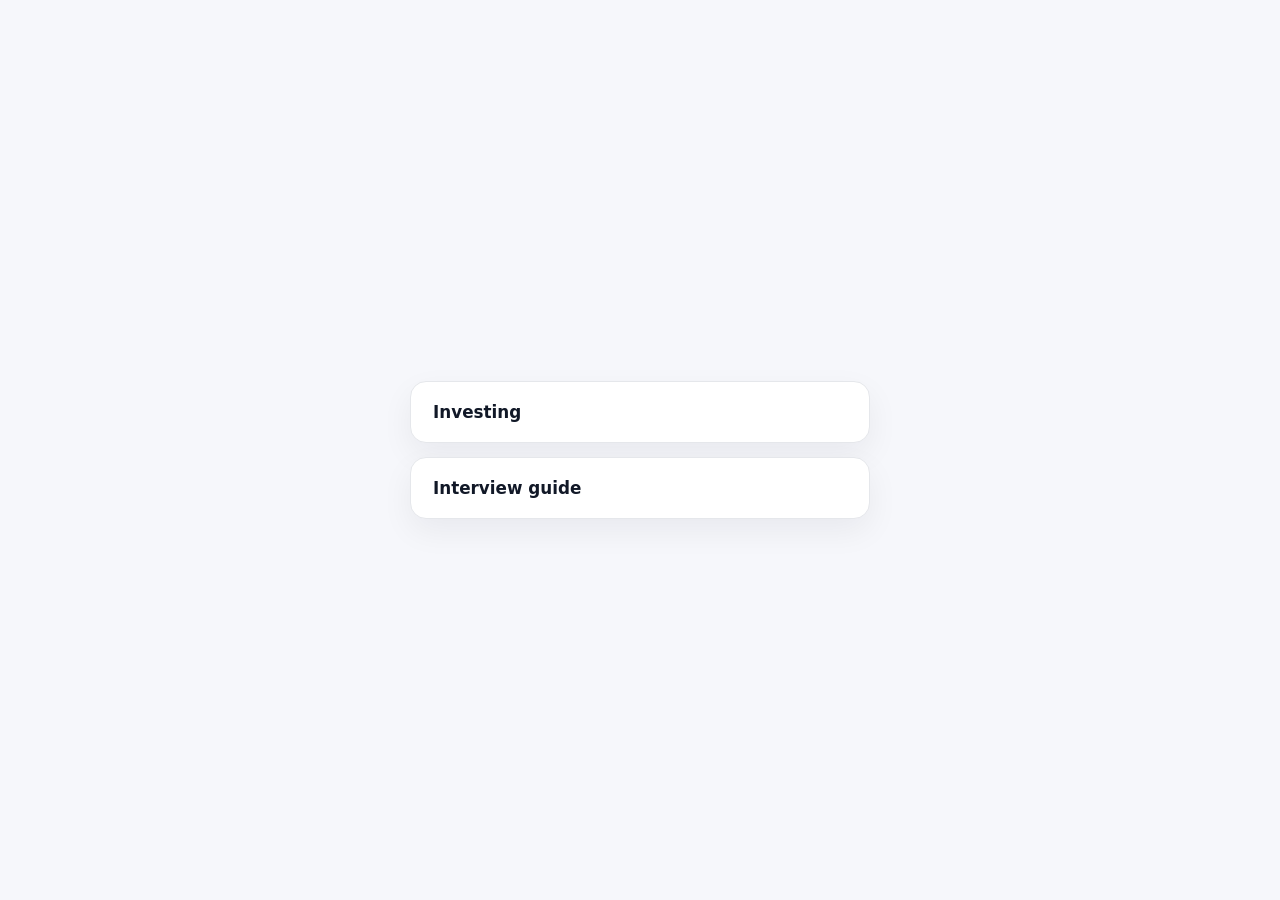
==== commit 0e30d048: "Update print statement from 'Hello' to 'Goodbye'" ====
--- a/index.html
+++ b/index.html
@@ -1,489 +1,71 @@
 <!doctype html>
 <html lang="en-GB">
 <head>
-<meta charset="utf-8"/>
-<meta content="width=device-width, initial-scale=1" name="viewport"/>
-<title>Investing for Financial Independence Notes | tanzthenightaway</title>
-<meta content="Investing for financial independence notes with a clean vertical contents list and step-by-step guidance." name="description"/>
-<link href="https://fonts.googleapis.com" rel="preconnect"/>
-<link crossorigin="" href="https://fonts.gstatic.com" rel="preconnect"/>
-<link href="https://fonts.googleapis.com/css2?family=Inter:wght@400;500;600;700&amp;display=swap" rel="stylesheet"/>
-<link href="../assets/styles.css" rel="stylesheet"/>
-<style>
-.investing-page {
-  font-family: "Inter", system-ui, -apple-system, BlinkMacSystemFont, "Segoe UI", sans-serif;
-  background: #f6f7fb;
-  color: #142033;
-  margin: 0;
-}
-
-.investing-page *,
-.investing-page *::before,
-.investing-page *::after {
-  box-sizing: border-box;
-}
-
-.investing-page a {
-  color: inherit;
-}
-
-.investing-shell {
-  width: min(980px, calc(100% - 32px));
-  margin: 0 auto;
-  padding: 24px 0 56px;
-}
-
-.topbar {
-  display: flex;
-  justify-content: space-between;
-  align-items: center;
-  gap: 16px;
-  padding: 16px 0 24px;
-  flex-wrap: wrap;
-}
-
-.brand {
-  text-decoration: none;
-  font-weight: 700;
-  letter-spacing: -0.02em;
-  color: #142033;
-}
-
-.topnav {
-  display: flex;
-  gap: 10px;
-  flex-wrap: wrap;
-}
-
-.topnav a {
-  text-decoration: none;
-  padding: 10px 14px;
-  border-radius: 999px;
-  background: #ffffff;
-  border: 1px solid #dbe2ee;
-  color: #334155;
-  transition: transform 0.15s ease, border-color 0.15s ease, box-shadow 0.15s ease;
-}
-
-.topnav a:hover,
-.topnav a:focus-visible,
-.back-link a:hover,
-.back-link a:focus-visible {
-  transform: translateY(-1px);
-  border-color: #b8c4d8;
-  box-shadow: 0 10px 24px rgba(20, 32, 51, 0.08);
-  outline: none;
-}
-
-.topnav a[aria-current="page"] {
-  background: #142033;
-  border-color: #142033;
-  color: #ffffff;
-}
-
-.hero {
-  background: #ffffff;
-  border: 1px solid #dbe2ee;
-  border-radius: 24px;
-  padding: 28px;
-  box-shadow: 0 18px 42px rgba(20, 32, 51, 0.08);
-  margin-bottom: 22px;
-}
-
-.hero h1 {
-  margin: 0;
-  font-size: clamp(2rem, 4vw, 3rem);
-  line-height: 1.08;
-  letter-spacing: -0.04em;
-  color: #0f172a;
-}
-
-.contents-card {
-  background: #ffffff;
-  border: 1px solid #dbe2ee;
-  border-radius: 24px;
-  padding: 24px;
-  margin-bottom: 28px;
-}
-
-.contents-card h2 {
-  margin: 0 0 12px;
-  font-size: 1.05rem;
-  color: #0f172a;
-}
-
-.contents-list {
-  list-style: none;
-  margin: 0;
-  padding: 0;
-  display: flex;
-  flex-direction: column;
-}
-
-.contents-list li + li {
-  border-top: 1px solid #e8edf5;
-}
-
-.toc-link {
-  display: block;
-  padding: 14px 0;
-  text-decoration: none;
-  font-weight: 600;
-  line-height: 1.45;
-  color: #142033;
-  transition: color 0.15s ease;
-}
-
-.toc-link:hover,
-.toc-link:focus-visible {
-  color: #183b72;
-  outline: none;
-}
-
-.steps {
-  display: grid;
-  gap: 18px;
-}
-
-.step-card {
-  background: #ffffff;
-  border: 1px solid #dbe2ee;
-  border-radius: 24px;
-  padding: 24px;
-  box-shadow: 0 14px 30px rgba(20, 32, 51, 0.06);
-}
-
-.step-heading {
-  margin-bottom: 14px;
-}
-
-.step-head-copy h2 {
-  margin: 0;
-  font-size: 1.42rem;
-  line-height: 1.28;
-  letter-spacing: -0.03em;
-  color: #0f172a;
-}
-
-.step-card p {
-  margin: 0;
-  color: #334155;
-  line-height: 1.8;
-}
-
-.step-card p + p {
-  margin-top: 16px;
-}
-
-.inline-link {
-  display: inline-flex;
-  align-items: center;
-  gap: 6px;
-  margin: 0 0.08rem;
-  padding: 0.2rem 0.6rem;
-  border-radius: 999px;
-  background: #eef4ff;
-  border: 1px solid #c9daf9;
-  color: #183b72;
-  font-weight: 600;
-  text-decoration: none;
-  white-space: nowrap;
-  transition: background 0.15s ease, border-color 0.15s ease, transform 0.15s ease;
-}
-
-.inline-link::after {
-  content: "↗";
-  font-size: 0.85em;
-  line-height: 1;
-}
-
-.inline-link:hover,
-.inline-link:focus-visible {
-  background: #e5efff;
-  border-color: #aac5f2;
-  transform: translateY(-1px);
-  outline: none;
-}
-
-.back-link {
-  margin: 20px 0 0;
-  padding-top: 18px;
-  border-top: 1px solid #e8edf5;
-}
-
-.back-link a {
-  display: inline-flex;
-  align-items: center;
-  gap: 8px;
-  text-decoration: none;
-  padding: 10px 14px;
-  border-radius: 999px;
-  border: 1px solid #dbe2ee;
-  background: #fbfcfe;
-  color: #334155;
-  transition: transform 0.15s ease, border-color 0.15s ease, box-shadow 0.15s ease;
-}
-
-.back-link a::before {
-  content: "↑";
-  line-height: 1;
-}
-
-@media (max-width: 720px) {
-  .investing-shell {
-    width: min(100% - 20px, 980px);
-    padding-top: 16px;
-  }
-
-  .hero,
-  .contents-card,
-  .step-card {
-    border-radius: 20px;
-    padding: 20px;
-  }
-
-  .inline-link {
-    white-space: normal;
-  }
-}
-</style>
+  <meta charset="utf-8">
+  <meta name="viewport" content="width=device-width, initial-scale=1">
+  <title>tanzthenightaway</title>
+  <meta name="description" content="Links to the Investing and Interview guide pages.">
+  <style>
+    :root { color-scheme: light dark; }
+    * { box-sizing: border-box; }
+    body {
+      margin: 0;
+      min-height: 100vh;
+      display: grid;
+      place-items: center;
+      padding: 24px;
+      font-family: ui-sans-serif, system-ui, -apple-system, Segoe UI, Roboto, Helvetica, Arial, sans-serif;
+      background: #f6f7fb;
+      color: #111827;
+    }
+    main {
+      width: min(460px, 100%);
+    }
+    .links {
+      display: grid;
+      gap: 14px;
+    }
+    .link-card {
+      display: block;
+      padding: 20px 22px;
+      border: 1px solid #e5e7eb;
+      border-radius: 16px;
+      background: #ffffff;
+      color: inherit;
+      text-decoration: none;
+      font-size: 1.05rem;
+      font-weight: 600;
+      box-shadow: 0 12px 32px rgba(17, 24, 39, 0.06);
+      transition: transform 0.15s ease, box-shadow 0.15s ease, border-color 0.15s ease;
+    }
+    .link-card:hover {
+      transform: translateY(-1px);
+      border-color: #cfd5df;
+      box-shadow: 0 16px 38px rgba(17, 24, 39, 0.10);
+    }
+    @media (prefers-color-scheme: dark) {
+      body {
+        background: #0f1115;
+        color: #f3f4f6;
+      }
+      .link-card {
+        background: #171a21;
+        border-color: #2a2f3a;
+        box-shadow: 0 14px 36px rgba(0, 0, 0, 0.28);
+      }
+      .link-card:hover {
+        border-color: #3a4150;
+        box-shadow: 0 18px 42px rgba(0, 0, 0, 0.34);
+      }
+    }
+  </style>
 </head>
-<body class="investing-page">
-<div class="investing-shell" id="top">
-<header class="topbar">
-<a class="brand" href="../">tanzthenightaway</a>
-<nav aria-label="Site navigation" class="topnav">
-<a href="../">Home</a>
-<a aria-current="page" href="./">Investing</a>
-<a href="../interview-guide/">Interview guide</a>
-</nav>
-</header>
-<main>
-<section class="hero">
-<h1>Investing for financial independence notes</h1>
-</section>
-<section aria-labelledby="contents-title" class="contents-card">
-<h2 id="contents-title">Contents</h2>
-<ol class="contents-list">
-<li>
-<a class="toc-link" href="#step-1">Step 1: Super contributions and salary sacrifice</a>
-</li>
-<li>
-<a class="toc-link" href="#step-2">Step 2: Calculate your true weekly income</a>
-</li>
-<li>
-<a class="toc-link" href="#step-3">Step 3: Build a recurring expenses account</a>
-</li>
-<li>
-<a class="toc-link" href="#step-4">Step 4: Separate variable recurring costs</a>
-</li>
-<li>
-<a class="toc-link" href="#step-5">Step 5: Plan for large 10-year purchases</a>
-</li>
-<li>
-<a class="toc-link" href="#step-6">Step 6: Automate transfers and split the surplus</a>
-</li>
-<li>
-<a class="toc-link" href="#step-7">Step 7: Build an emergency fund first</a>
-</li>
-<li>
-<a class="toc-link" href="#step-8">Step 8: Start investing in sensible chunks</a>
-</li>
-<li>
-<a class="toc-link" href="#step-9">Step 9: Choose your growth and stability mix</a>
-</li>
-<li>
-<a class="toc-link" href="#step-10">Step 10: Build your ETF mix</a>
-</li>
-<li>
-<a class="toc-link" href="#step-11">Step 11: Use super strategically</a>
-</li>
-<li>
-<a class="toc-link" href="#step-12">Step 12: Rebalance with new contributions</a>
-</li>
-<li>
-<a class="toc-link" href="#step-13">Step 13: Work towards your retirement number</a>
-</li>
-<li>
-<a class="toc-link" href="#step-14">Step 14: Sell to fund retirement</a>
-</li>
-<li>
-<a class="toc-link" href="#step-15">Step 15: Make sure enough sits outside super</a>
-</li>
-<li>
-<a class="toc-link" href="#step-16">Step 16: Enjoy</a>
-</li>
-</ol>
-</section>
-<section aria-label="Investing steps" class="steps">
-<article class="step-card" id="step-1">
-<div class="step-heading">
-<div class="step-head-copy">
-<h2>Step 1: Super contributions and salary sacrifice</h2>
-</div>
-</div>
-<p>Consider doing pre-tax additional payments into super and salary sacrifice payments to fringe benefits account (e.g. remserv). There may be some situations where putting additional money into super is not beneficial, such as if your super balance is already very healthy, and you want to invest more money outside super so you can retire earlier. But usually it is a good idea to maximise pre-tax contributions. See <a class="inline-link" href="https://passiveinvestingaustralia.com/how-much-to-save-inside-vs-outside-super/" rel="noopener noreferrer" target="_blank">how much to save inside vs outside super</a> Choose a super fund that has low fees, passive index options, and the right options for investing. <a class="inline-link" href="https://passiveinvestingaustralia.com/how-to-invest-your-super/" rel="noopener noreferrer" target="_blank">how to invest your super</a></p>
-<p class="back-link"><a href="#top">Back to top</a></p>
-</article>
-<article class="step-card" id="step-2">
-<div class="step-heading">
-<div class="step-head-copy">
-<h2>Step 2: Calculate your true weekly income</h2>
-</div>
-</div>
-<p>Work out weekly income, after tax, super contributions, and after salary sacrifice (e.g. remserv) payment. Any tax return money can be treated as bonus. Payments like tax returns or salary sacrifice should never be included in weekly income. These can be used for extra investing or topping up of accounts at end of year (e.g. bills account or 10 year savings account).</p>
-<p class="back-link"><a href="#top">Back to top</a></p>
-</article>
-<article class="step-card" id="step-3">
-<div class="step-heading">
-<div class="step-head-copy">
-<h2>Step 3: Build a recurring expenses account</h2>
-</div>
-</div>
-<p>All recurring expenses should be calculated. This includes any expense that recurs on a regular basis. Including weekly (e.g. transport costs), monthly (e.g. phone, internet, haircuts), yearly (gifts, medical appointments, regular hobbies, events) or multi-yearly (e.g. passport, drivers license). This includes not just bills but also discretionary spending that recurs where there is a predictable amount of spending each year. Even though it is discretionary, it is better to keep these expenses in this account as it controls your recurring spending in a much more predictable way, which is important for financial stability. It is a good idea to slightly overestimate how much you need to spend so that you have extra cash gradually building in this account and are covered if one expense is significantly more than you expected. Convert this to a weekly amount, and transfer that amount on the day you are paid to a specific debit card account used for these expenses only. The amount that each item costs should be updated each year. Choose an account that has good bonus interest, such as ING or ubank.</p>
-<p class="back-link"><a href="#top">Back to top</a></p>
-</article>
-<article class="step-card" id="step-4">
-<div class="step-heading">
-<div class="step-head-copy">
-<h2>Step 4: Separate variable recurring costs</h2>
-</div>
-</div>
-<p>Other recurring expenses where the amounts may vary greatly, such as yearly holidays, can be portioned into a separate account so that it is easier to keep track of how much is available before spending. Other emergency expenses that are inevitable but where the timing is unknown, e.g. pet emergencies, or where portioning money is preferable to paying for weekly insurance (e.g. pet insurance) may also be better off in a separate account. Keep in mind that you may not receive bonus interest in these accounts if they do not meet the requirements for high interest, so if you want bonus interest, you can put this money in a bills account and keep track of the available amounts in a spreadsheet instead. The amount transferred to these accounts should be updated by 2% each year to account for inflation.</p>
-<p class="back-link"><a href="#top">Back to top</a></p>
-</article>
-<article class="step-card" id="step-5">
-<div class="step-heading">
-<div class="step-head-copy">
-<h2>Step 5: Plan for large 10-year purchases</h2>
-</div>
-</div>
-<p>Some expenses may be either once off or rare expenses (e.g. house deposit, wedding, medical procedures), or recurring but very expensive (e.g. new cars, renovations, furniture). These should be portioned into another separate savings account. While these may still be considered 'bills' or 'discretionary' spending, these are generally wants rather than needs, and are items that require a long period of planning and saving to purchase without upsetting your day-to-day financial stability. These are also items that threaten to destabilise investing in your long-term future. For example, if you want to put a deposit on a house in the next 5 years, but invest all of your money instead of portioning it aside, your investments could be down right when you plan to use the money. Planning ahead and portioning the money aside means you can still make the purchase without being forced to sell your investments at the worst moment and potentially delay your retirement date significantly. It also means you can continue to invest for the long-term future while you save, maximising your exposure to the stock market in the meantime. Long story short, the stock market generally falls and recovers roughly every 7-10 years, so it is best to plan ahead by roughly 7 -10 years for these purchases. Any shorter is risky and any longer is unnecessary. If you need more than 10 years to save for something, you should reconsider if you can afford it.</p>
-<p>Work out all of the very expensive things you want to spend in the next 10 years, and convert the amount to a weekly value. E.g. if in the next 10 years you want to spend on a house deposit for 100k, and a new car for 50k, the total 10 year amount saved should be 150k, divide it by 10 years - 15k per year, and divide it by 52 weeks = $288 per week. Transfer this money each week into a high interest savings account such as ING or ubank. Only ever use this account for these expenses. Update the values each year by 2% to account for inflation, or update if the expected cost changes. Each year, consider if there are any new big items you may want to purchase in the next 10 years, and update this. Items that may become bills but are too expensive to afford for current income e.g. high school fees, might be better off planned for in this account than in the bills account.</p>
-<p>You do not need to wait 10 years to purchase all items, but you will need consider that purchasing one big item may mean you need to wait for others. If you purchase an item earlier than expected, you should continue to portion money aside for it for the 10 planned years. For example, if you are saving for the house deposit and the car, and 5 years have passed, you have now saved 75k. You can now decide to either purchase the car now, and wait 5 years to purchase the house, or wait 1 - 2 years to purchase the house, and purchase the car in 5 years. For this reason, you should continue to pay the full 10 years for the item, even if you purchase it earlier than 10 years. If you decide to buy the car at 5 years because you have enough money, but then stop transferring money for the car, then you will no longer have enough money to purchase the house in 5 years, because you have only contributed 25K towards the car so far, and still have 5 years of payments remaining. Once the item is fully 'paid off' after 10 years, then it can be removed from the calculations. Update the 'years remaining' section of the 10 year spreadsheet to keep track of this, as well as how much you have roughly saved for each item, each year.</p>
-<p>If this money is saved in a high-interest savings account, it will accrue significant interest over the years. You should treat this simply as bonus money that helps account for additional unexpected inflation. But remember that this interest is counted as income and you will need to pay tax on this at the end of financial year. The longer you wait to make the large purchases, the more the interest will accrue and the more bonus money you will have, ultimately allowing you to be ahead of schedule on your large planned purchases and have room to save a little more if needed before the 10 years expires. If you own property, this account is better placed in the mortgage offset account. It won't accrue interest, but it will reduce the interest repayments on the mortgage, which is even better.</p>
-<p>The Australian government guarantees up to 250k safety limit per bank, so if for whatever reason this amount was to go above 250k, it is better to split it across multiple banks, in case a bank goes bankrupt.</p>
-<p class="back-link"><a href="#top">Back to top</a></p>
-</article>
-<article class="step-card" id="step-6">
-<div class="step-heading">
-<div class="step-head-copy">
-<h2>Step 6: Automate transfers and split the surplus</h2>
-</div>
-</div>
-<p>Each week, your pay goes into your bank account, and the set amounts from the above are transferred out into separate accounts for recurring expenses and 10-year savings. You can now feel safe that you will always have enough money for your expenses and for your medium-term goals, and are free to use the rest towards discretionary spending and long-term investing without worrying about needing to limit your spending money and questioning whether you can afford every purchase as most people do. This in itself reduces financial stress.</p>
-<p>As a general rule to balance investing in the long-term future and still living an enjoyable life within your means, two thirds of this remaining amount should go towards investing, and one-third towards free spending. This is just a guide and may need to change based on your income and how aggressively you want to invest in your retirement. However, if you reach this step and find that there is not enough money left to live comfortably on the remaining one-third, you should first reconsider living more within your means and cutting back on your expenses and 10-year goals, before cutting back on your investing and sacrificing your long term financial stability. There may also be short periods where you are unable to invest due to a spike in expenses, e.g. if you purchase a home after saving for 7 years, but still need to finish 'paying off' the deposit in your 10 year account for the next 3 years, but also now have a mortgage and home expenses, money is likely to be tight for those 3 years.</p>
-<p class="back-link"><a href="#top">Back to top</a></p>
-</article>
-<article class="step-card" id="step-7">
-<div class="step-heading">
-<div class="step-head-copy">
-<h2>Step 7: Build an emergency fund first</h2>
-</div>
-</div>
-<p>Before investing the remaining two-thirds, you should first use this two-thirds to build an emergency fund. The emergency fund should be roughly 6 months of basic recurring expenses. If you were to lose your job, or become very ill and could not work, or lost your income for whatever reason, you do not want to sell investments to cover expenses, as for the same reasons as the 10 year account, if the market drops right as you need the money, you solidfy losses that will compound and significantly slow down your long term investments. This should not be treated as an account for 'emergency expenses' unless it is a very last resort. In case of emergency, the emergency fund can be used as replacement income, to give you time to live life as usual, to continue paying your basic bills, portioning money for 10-years, and investing, until you find a new job, or get back on your feet. This should be kept in a low-maintenance high interest savings account such as ubank. It can also be kept in the offset account to lower your mortgage interest, but you should keep track of how much is portioned to the emergency fund. If the emergency fund is used for whatever reason, it should be replenished before you continue investing.</p>
-<p class="back-link"><a href="#top">Back to top</a></p>
-</article>
-<article class="step-card" id="step-8">
-<div class="step-heading">
-<div class="step-head-copy">
-<h2>Step 8: Start investing in sensible chunks</h2>
-</div>
-</div>
-<p>Once you have an emergency fund, you can begin investing money. it is generally best to invest in $5,000 chunks to save money on brokerage, but there are calculators available if you want to optimise the timing of investments <a class="inline-link" href="https://investcalc.github.io/" rel="noopener noreferrer" target="_blank">investment frequency calculator</a> The simplest way is to check each month if you have $5k, and if you do, invest it.</p>
-<p class="back-link"><a href="#top">Back to top</a></p>
-</article>
-<article class="step-card" id="step-9">
-<div class="step-heading">
-<div class="step-head-copy">
-<h2>Step 9: Choose your growth and stability mix</h2>
-</div>
-</div>
-<p>The first thing to consider, before deciding which stocks to invest in, is your fixed-income to stocks ratio, or stocks/bonds asset allocation. What this really means is the balance between growth and stability. Shares are volatile but have a high expected long-term return and are the thing that grows your wealth. Fixed income (bonds and cash) are steady and grow slowly. Their job is to reduce volatility. How much you allocate towards growth, and stability, depends on your ability to take on risk, need to take on risk, and your willingness to take on risk. See <a class="inline-link" href="https://passiveinvestingaustralia.com/asset-allocation-and-your-risk-tolerance/" rel="noopener noreferrer" target="_blank">asset allocation and risk tolerance</a></p>
-<p>There are many factors that influence the ratio, but the largest is how close you are to retirement. When you are young, your main goal is to build wealth, so it is generally better to have mostly stocks. When you are close to retirement, you do not want to risk losing millions of dollars in a stock market crash right before you plan to retire, or worse right after you retire, so you need to have a level of stability. There are many ways to balance this allocation, but one of the most simple that ensures growth while having a reasonable protection by age 60 is age - 20. Each year, as you age you increase your fixed-income allocation by 1%, until you retire. Once you retire, it's a bit more complicated. You can keep this fixed, or you can keep increasing the stability allocation. Arguably as you have less years of life expectancy, your willingness and ability to take on risk is very high, because you don't need your portfolio to last decades. So ironically you can be more risky and reduce your bonds/cash allocation as you get much older. For this reason, some people increase by 1% per year until 60, and then reduce by 1% per year thereafter. This approach would mean you hit 40% at age 60, and then head towards being back to 100% stocks by age 100.</p>
-<p>When you are starting out, you need cash for spending, bills, saving, and an emergency fund, so you will generally be over-allocated to cash for a long time, until your stock portfolio and super annuation really take off. However, eventually, you will need to start putting money aside in cash or invest in bonds, to maintain your safe asset allocation. If you don't own property, and are a long way from retirement, you can put this extra cash in your 10-year savings account, to boost your savings and bring your medium-term goals closer. A note here that, of course, if you make a big purchase from this 10-year account, your total cash amount will go down significantly. Meaning that you will likely be under-allocated to cash for a while, meaning you will simply replenish this account quickly right after a purchase instead of investing. It's important you don't treat this as bonus money and start buying expensive things you did not plan for, you still need to plan for your 10 year purchases and portion money. It does mean, however, that after around 10 years or so, you will naturally reach a point where you have more cash than you ever need for bills, emergency, and 10-year goals at all times simply to meet the cash allocation requirement of your portfolio.</p>
-<p>If you own a home, you can put this money in your offset account, to reduce your mortgage repayments. Once you are approaching retirement, or retired, and no longer have a significant mortgage, you can start investing in bonds instead, because they have a slightly higher return than cash over time. Long story short, there are lots of bonds, but the best is to invest in Australian government bonds. See <a class="inline-link" href="https://passiveinvestingaustralia.com/bond-funds/" rel="noopener noreferrer" target="_blank">bond funds</a> It is also generally best to invest your bonds inside super, rather than outside. This is because they have a high tax drag, and in super they are (mostly) tax free. It is also very easy to adjust your bond allocation in seconds in super without needing to pay tax on selling/buying bonds to rebalance outside super. So you can control your overall portfolio risk very quickly and easily inside your super fund if you keep your bonds inside. See also cash vs bonds: <a class="inline-link" href="https://passiveinvestingaustralia.com/cash-vs-bonds-in-your-portfolio/" rel="noopener noreferrer" target="_blank">cash vs bonds in your portfolio</a></p>
-<p class="back-link"><a href="#top">Back to top</a></p>
-</article>
-<article class="step-card" id="step-10">
-<div class="step-heading">
-<div class="step-head-copy">
-<h2>Step 10: Build your ETF mix</h2>
-</div>
-</div>
-<p>For the stocks portion, choosing what to invest in is a big topic, but I choose to invest in broad market index ETFs (read <a class="inline-link" href="https://passiveinvestingaustralia.com/" rel="noopener noreferrer" target="_blank">Passive Investing Australia</a> for why). This requires no maintenance on your behalf whatsoever, is free from human intervention, and outperforms 90% of professional investors (most of those 10% are just lucky). I invest in roughly same proportions of the vanguard product VDHG, which is an index ETF designed to capture the average return of the global economy, optimised for Australian investors and the Australian dollar. You can keep it simple and just invest in one product, which is VDHG, but it is better to invest in the individual components separately, because it is cheaper, more tax efficient, and by investing in the product that is the lowest, or most out of whack in your portfolio each month, you also get a neat side effect of buying the funds generally when they drop in price, and avoid buying funds that have recently surged in price. In retirement this also means you can sell down the investments that are overperforming, which allows you to balance your portfolio by buying (before retirement) and selling (in retirement) the individual component that is most out-of-whack with your goal allocations, instead of 'rebalancing' the whole portfolio every 6- 12 months, which costs a lot of money over time in tax. Investing separately into each product also allows you to tailor your fixed income (e.g. cash and bonds) portion more easily, as the VDHG product already contains 10% bonds which you can't individually buy and sell. See <a class="inline-link" href="https://passiveinvestingaustralia.com/vdhg-or-roll-your-own/" rel="noopener noreferrer" target="_blank">VDHG or roll your own</a> and <a class="inline-link" href="https://passiveinvestingaustralia.com/portfolio-maintenance-rebalancing/" rel="noopener noreferrer" target="_blank">portfolio maintenance and rebalancing</a></p>
-<p>The VDHG allocations for the stock portfolio are: 40% Australian stocks (VAS), 30% global unhedged stocks in foreign currency (VGS), 17.5% global hedged-to-AUD stocks (VGAD) this is the same as VGS but is in AUD, 7% small companies (VISM), and 5.5% emerging markets (VGE). There are some caveats - first, many people believe that 40% Australian stocks is too high, as Australia is only 3% of the global economy, and your income, cash, bonds, assets, and very expensive home are already tied to the AUD. So if the Australian economy was to go kaput, your options for realising your wealth and moving overseas are limited if a large portion of your portfolio is also in AUD. On the flip side, being invested in VAS, due to its volatility and something called franking credits might theoretically result in more growth, though it's heavily debated if this is actually the case. For this reason, I chose to start at 40% VAS as a baseline, but each year, reduce this by 1% and replace it with the 1% yearly increase in cash or bonds. Because the cash and bonds are also in AUD, this maintains the currency balance of the portfolio, slowly increases the stability while exposing me to the possible benefits of VAS while I am young, but slowly reduces the concentration risk of being over-invested in the Australian economy as my net worth grows. E.g. at age 20: 40% VAS, 0% cash/bonds, age 30: 30% VAS, 10% cash and bonds, and so forth. This would mean that by age 60, theoretically I would have 40% cash/bonds and 0% VAS. I'm not set on this but it's what I am doing for now. Maybe from age 60 as I reduce the cash/bonds allocation by 1% per year, I could restore the VAS component by 1% per year, ending back at 0% cash/bonds and 40% VAS by age 100. See <a class="inline-link" href="https://passiveinvestingaustralia.com/why-not-just-invest-everything-in-the-australian-market/" rel="noopener noreferrer" target="_blank">why not invest everything in the Australian market</a></p>
-<p>The second caveat is a balance between complexity and simplicity. While investing in the individual components of VDHG is generally much better, it means you need to eventually balance 7 things: VGS, VAS, VGAD, VISM, VGE, VAF (bonds), and cash. This might be too complicated. The first thing you can do to simplify is to ignore the 7% VISM and 5.5% VGE component, and instead invest in an extra 12.5% of VGS. These are both global international funds, so the solution is to invest in 42.5% of VGS instead of 30%. Theoretically you will get a higher return keeping VISM and VGE, but it's minimal and doing VGS instead is totally fine. <a class="inline-link" href="https://passiveinvestingaustralia.com/emerging-markets-is-crap-should-i-leave-it-out/" rel="noopener noreferrer" target="_blank">emerging markets</a> and <a class="inline-link" href="https://passiveinvestingaustralia.com/whats-the-deal-with-small-caps/" rel="noopener noreferrer" target="_blank">small caps</a> Alternatively, given these two funds are the highest risk of the portfolio, if you wanted to increase your risk for whatever reason - e.g. invest in bitcoin or cryptocurrency or an area of interest, this would be the allocation to replace. You need to consider your need and willingness to take on risk before doing this.</p>
-<p>The next thing you can do to simplify is to replace the VGAD component with more VGS and VAS. VDHG is just VGS in Australian dollars to balance your currency risk. So let's say you have left out VISM and VGE, you are 40 years old, and your portfolio goal is 20% cash, 20% VAS, 42.5% VGS, and 17.5% VDHG. You have 57.5% in Aus dollars, and 42.5% in international currency (this is the general recommended balance or 60/40). You can instead aim for 20% cash, 40% VAS, 40% VGS. You're going to get 90% of the same returns, be protected enough against currency risk, and it's going to be a lot simpler to think about and manage. Of course, I want that extra 10% so I'm fine with slightly more complicated. To simplify even further, you can just buy one product, VDHG, but because of the trickiness of balancing the fixed-income proportion, it's arguably more complicated (and expensive) than just a cash/VGS/VAS portfolio.</p>
-<p class="back-link"><a href="#top">Back to top</a></p>
-</article>
-<article class="step-card" id="step-11">
-<div class="step-heading">
-<div class="step-head-copy">
-<h2>Step 11: Use super strategically</h2>
-</div>
-</div>
-<p>Before investing, there is one more consideration, which is how to handle superannuation in your allocations. There are two main options, one is to treat your portfolio inside and outside super separately, and balance them individually. This is easy to think about as you can just set your super allocation to exactly what your goal allocation is and update it every year. The downside, is you can't use the tax free environment to optimise your returns. The other option is to consider your entire net worth in your portfolio calculations, and use your super strategically by putting the least-tax efficient funds in the most tax advantaged account.</p>
-<p>The growth that bonds see is mostly just interest income, and interest is taxed each year at your marginal tax rate, so you save a lot of tax by having bonds inside super. As above, it's also a very easy way to control the stability of your portfolio. For complicated reasons, hedged funds like VGAD are also less tax efficient, due to fluctuations in currency, although vanguard recently made a change to reduce this slightly <a class="inline-link" href="https://fund-docs.vanguard.com/AU-Unitholder_notice-Important_information_regarding_Taxation_of_Financial_Arrangements-VGAD.pdf" rel="noopener noreferrer" target="_blank">Vanguard note on VGAD taxation</a> so you can also save on tax by holding VGAD inside super instead of outside super. It will sometimes be called 'International (hedged)'.</p>
-<p>Therefore, to get the tax advantages of super, you generally want to consider your portfolio allocation as a whole, and first hold your bond and VGAD allocation inside super. This won't take up all of your super, so you can invest the remaining of super in any combination of VAS or VGS. Until recently Q super did not offer an unhedged global fund like VGS, but they do now. VISM and VGE are not possible to invest inside super without doing a self-managed fund (not worth it with my strategy). So generally your super will be a combination of bonds, VGAD, VAS and VGS. And outside super will be VGS, VAS, VISM, VGE, and cash. If your outside super balance greatly outpaces the super balance, you may need to eventually invest in VGAD outside super to maintain portfolio balance, but this is very unlikely (outside super would have to be 5x your super balance).</p>
-<p>The obvious flaw of splitting your investments across super and outside super, is that you can't access super until you are 60, however it is free and very simple to change your super allocations at anytime to rebalance your portfolio. For example, let's say you have retired in your 50s, so you don't have access to income from your super yet, and you do your spreadsheet calculations, and VGAD is the thing that is most out-of-whack on your portfolio, so this month you want to sell VGAD for your income. You don't own VGAD outside super so you can't 'sell' it. However, instead, you can sell VGS outside super, and inside super, reallocate some of your VGAD allocation to VGS. In this scenario you have effectively sold VGAD instead to rebalance your portfolio. A reminder that if this is all too complicated, just hold 50/50 VAS and VGS inside and outside super, and you'll be fine.</p>
-<p>A major valid consideration, though, is that the component outside your super may be more volatile, if your stability assets (bonds) are all inside super. After all you can't access super until age 60 and so you do need the money outside super to last you at least until you hit 60. This is not as much of a problem as you might think. Given the cost of housing in Australia, it is very unlikely to have a fully paid off home before 60 while also retiring early. In most cases, it is best to pay off the remainder of your mortgage once you hit 60 and access your super. Until then, holding your stability allocation in cash in the offset account is superior in almost every way to holding bonds inside super. So while you have a mortgage, the majority of your safe assets will be cash in an offset account outside super. You can choose to pay off the mortgage first before you invest (this is what Barefoot investor advises for the average person) but this is a much slower strategy to retirement, even if it is simple see: <a class="inline-link" href="https://passiveinvestingaustralia.com/pay-off-the-mortgage-faster-or-invest/" rel="noopener noreferrer" target="_blank">pay off the mortgage faster or invest</a> Instead, focus on growing your stock portfolio until it pays your mortgage for you, and keep your safe assets in the offset to reduce the repayments, then pay off the rest of your mortgage when you get your super. Holding a mortgage as long as possible also gives several advantages such as having access to an offset account, or being able to redraw on the mortgage and invest in stocks but claim it as a tax-deduction. See <a class="inline-link" href="https://passiveinvestingaustralia.com/debt-recycling/" rel="noopener noreferrer" target="_blank">debt recycling</a></p>
-<p class="back-link"><a href="#top">Back to top</a></p>
-</article>
-<article class="step-card" id="step-12">
-<div class="step-heading">
-<div class="step-head-copy">
-<h2>Step 12: Rebalance with new contributions</h2>
-</div>
-</div>
-<p>Now that you have decided on your asset allocation and where to keep your funds, fill out your spreadsheet each month with the worth of the individual components. You can balance your portfolio by buying the fund that is most under-weighted in your portfolio. If it is VAS, VGS, VISM or VGE, you can buy these directly with your $5k. If it is VGAD, you can readjust your super allocation until it is something else, then buy the something else. If it is cash/bonds, then you can put your 5k in your 10-year savings, offset, or increase your allocation of bonds inside your super. For every new fund, always go to computer share and opt into dividend reinvestments. Each quarter, the funds will pay out dividends (technically called distributions for index ETFs), you can have these go to your bank account, or be reinvested. You need to pay tax on these as they are treated as income. Once you have retired, you can opt out of the reinvestment and have the cash hit your account every quarter instead so that you need to sell less to fund your retirement.</p>
-<p>When filling out your allocations, make sure you check your cash and bond values are correct, that the formulas that calculate your individual components accurately reflect your superannuation allocations. E.g. if you have 10% bonds in your super, make sure that the formula for cash and bonds includes your superannuation value * 0.1.</p>
-<p class="back-link"><a href="#top">Back to top</a></p>
-</article>
-<article class="step-card" id="step-13">
-<div class="step-heading">
-<div class="step-head-copy">
-<h2>Step 13: Work towards your retirement number</h2>
-</div>
-</div>
-<p>The ultimate goal is to rinse and repeat the above, until you have a portfolio that is big enough to cover all of your living expenses. Then you no longer need to work. Of course you may choose to work, or you may choose to do a slow transition through part-time work. The point is you can do whatever you want. The amount you need to retire depends greatly on your expenses and lifestyle, so you need to think carefully about what your life looks like when you stop working. Most people spend less money than they do while working. The Australian standard for a comfortable retirement for a couple is a paid off home and an annual spend of 75K per year (call it 80k). Note that the pension for a couple is 46k, so 80k is a decent starting point for comfortable for most people. Being very self-aware and living a simple life is helpful, as it helps you cut back aggressively on things you don't need, and let's you spend very aggressively on things that make you happy. The goal, afterall, is not so much to stop working, but to be able to spend that time doing more important things or pursuing new things without worrying about money. Many of the famous early retirers began new careers and ended up making a lot more money incidentally because they didn't need to worry about failure.</p>
-<p>The gold standard withdrawal rate is 4% of your portfolio, per year. There are 100 different withdrawal strategies, and 100 different opinions on which is best. The one that makes the most sense to me is a 'variable 4% withdrawal'. This means every year, you withdraw 4% of your total portfolio value for spending, relative to the value of your portfolio that year. So if you have 1 million, you withdraw $40,000. This is best done in Quarters, so that you can factor in your income from distributions. There are 4 quarters per year, so every quarter you spend 1% of the value of your portfolio, minus the distributions you already received. If the next year you have $1.1 million, you withdraw $44,000, or $11,000 every quarter. This naturally builds in inflation into your spending, allows you to spend more and enjoy your life if the markets are doing well, and prevents you from overspending and ruining your retirement if the market drops. You do however need to calculate how much of a market drop you can afford with this strategy, and allocate a sensible amount to cash and bonds, or have a back up plan such as returning to work if needed or downsizing your home. On average, a 4% variable withdrawal will result in a massively larger portfolio and increased spending capacity over time, but can be a bit tight in the beginning if you get really unlucky with a bad market right after you retire. If you get unlucky with a huge market drop right after you retire, and your variable 4% income becomes too little to continue being retired, this is totally fine, because you can reenter the workforce, even part time, if you really need to while you are still young and very qualified to cover the difficult period, and hopefully have better luck when you try again once the markets recover. If you hope it gets better and it doesnt and you wait 10 years to realise you made a huge mistake and overspent, it becomes more difficult to return to (especially well-paying) work, and you will never recover the losses from overspending.</p>
-<p>If your goal in retirement is a paid off house, and 80k spend per year for a couple, then based on a 4% variable withdrawal strategy, you want to retire with a paid off home and a $2 million portfolio. Its easy if you retire later than 60, e.g. if your loan was $1million at 35, when you turn 60 you likely have about $300,000 left on the mortgage. So you need to have a total of $2.3 million. You retire, access your super, take $300,000 from super and pay off mortgage, and have 2 million remaining to live on 80k per year. Prior to 60 it's a bit trickier, because you are going to need to pay your mortgage, and have your portfolio outside super cover the mortgage until you reach 60. You can pay off your mortgage before you turn 60 of course, but you will need to pay a fair bit of tax selling investments outside super, so this generally isn't advisable. You can pay off the mortgage as fast as possible, barefoot style, but you will miss out on decades of stock market returns. So usually the best approach is to pay the minimum on the mortgage and build the stock portfolio until your portfolio covers your living costs and your mortgage repayments.</p>
-<p>At this stage, you don't need to have bonds inside super yet, and all of your stability assets are cash in your offset account, which reduce your mortgage repayments. In a similar scenario, if you take a $1M mortgage at 35 and retire at 50, you will likely have around $700,000 remaining on the mortgage. However, at age 50, you will also have a safe asset allocation of 30% using the age-20 rule. And, as established, your safe asset cash is sitting in your offset, which gradually reduces your mortgage repayments over time. So the true value of the remaining mortgage is likely going to be lower than $700k, and if you had a portfolio of $2 million at this time, you would have around $600,000 in safe-asset allocations, the majority of which is cash in your offset account. This is liquid cash that reduces your mortgage repayments significantly, and you can also use this amount to pay off your mortgage over the following 10 years. It might be tempting to just use this cash to pay off the mortgage, but then you are without any safe assets outside super, and if the market tanks your investments outside super are highly exposed to the stock market. Keeping it in the offset to reduce the interest and paying it off slowly over time is a much safer bet and maintains access to the benefits of the home loan. There are alternatives, such as, let's say once you have a big enough portfolio to live comfortably (2M) but not enough to cover the mortgage too (3M), you could drop to part time work (or one person can retire and one can keep working for a while) to earn just enough money to cover the mortgage repayments only, and live off the rest of your portfolio.This is a nice way to dip your toes into retirement without it being too scary or needing to wait until you have another million saved before you cut back on work.</p>
-<p class="back-link"><a href="#top">Back to top</a></p>
-</article>
-<article class="step-card" id="step-14">
-<div class="step-heading">
-<div class="step-head-copy">
-<h2>Step 14: Sell to fund retirement</h2>
-</div>
-</div>
-<p>When you retire, you will still need to calculate expenses and put money aside, you will still need to plan for larger 10-year purchases and put money aside, and you will still need to fill out a spreadsheet with your target allocations. The only difference is instead of buying the component that is the lowest, instead you now sell the component that is highest.</p>
-<p>Before you turn 60, first, you will receive distributions for the quarter, which hit your account in cash once you opt out of dividend reinvestment. The distributions of the funds in this approach usually sit around 2-3% per year, meaning to reach your 4%, you only need to sell around 1-2% per year of your shares. You should do this every quarter, calculating how much of the distributions were of your whole portfolio, then selling the highest component in your spreadsheet to hit 1% each quarter. For example, if you have a $2 million portfolio, you can withdraw $80k per year. That's 20k per quarter. In Q1, you receive $10k in distributions which are deposited directly in your account. You then do your spreadsheet, and see that VGS is the component that is the highest, most out-of-whack one in your portfolio. You then sell 10k of VGS.</p>
-<p>Once you turn 60, you are mandated by law to withdraw a set amount of money from your superannuation. It begins at 4% of your super balance and increases with age. In the beginning, distributions and forced withdrawals will likely cover most of your spending money. Over time, you will end up withdrawing more from super than you would like. At this stage, you can either keep it as cash outside super, and remove bonds from your super portfolio to rebalance, or, you can opt back into dividend reinvestments and begin investing the excess money outside super again so that you are only spending 4%. As long as you have 20+ years to live, it is very important to continue to only spend 4% of your total portfolio, even if the government forces you to withdraw much more from super.</p>
-<p>A nice benefit of this approach is that you pay very little tax. Because of the capital gains discount, you only pay income tax on 50% of the profit you made on the share. So if as a couple you spend 80k per year in retirement, this is spread as approximately 40k each, but you dont pay tax on the whole 40k, only the value that the share has grown by since you bought it, plus a 50% discount. Even if the shares you are selling have quadrupled since you bought them (let's say 30k in profit when you sell them), you get the CGT discount, and will only pay tax on 15k of it, which is under the tax-free threshold, and therefore you pay no tax. Any income derived from super is also tax free. Of course the policy may change over time. New Zealand have no capital gains tax, but every 10 years in Australia someone seems to campaign on removing the CGT discount.</p>
-<p class="back-link"><a href="#top">Back to top</a></p>
-</article>
-<article class="step-card" id="step-15">
-<div class="step-heading">
-<div class="step-head-copy">
-<h2>Step 15: Make sure enough sits outside super</h2>
-</div>
-</div>
-<p>One last thing to consider is how much of the portfolio is inside super vs outside super. Even if the overall portfolio size is large enough to retire, if the majority is inside super, then there may not be enough money outside super to last until age 60. You first need the total portfolio to be large enough where 4% of the total can cover living expenses, but you also have to use only the outside super portion until you turn 60. The balance required will therefore vary depending on the planned age of retirement, and the balance of stocks and bonds. As a general rule, based on the trinity study, as long as the timeline is not longer than 15 years, and you begin with greater worth outside super than inside super, the balance is very likely to last until aged 60. If you think you are approaching a total portfolio number that allows retirement, but your super balance dwarfs your investments outside super, this is when it may be a good time to stop making voluntary contributions to super and focus on increasing your outside super portion so that you can last until age 60.</p>
-<p class="back-link"><a href="#top">Back to top</a></p>
-</article>
-<article class="step-card" id="step-16">
-<div class="step-heading">
-<div class="step-head-copy">
-<h2>Step 16: Enjoy</h2>
-</div>
-</div>
-<p class="celebrate">☀️🍹</p><p>Enjoy.</p>
-<p class="back-link"><a href="#top">Back to top</a></p>
-</article>
-</section>
-</main>
-</div>
+<body>
+  <main aria-label="Site links">
+    <div class="links">
+      <a class="link-card" href="investing">Investing</a>
+      <a class="link-card" href="interview-guide">Interview guide</a>
+    </div>
+  </main>
 </body>
 </html>
